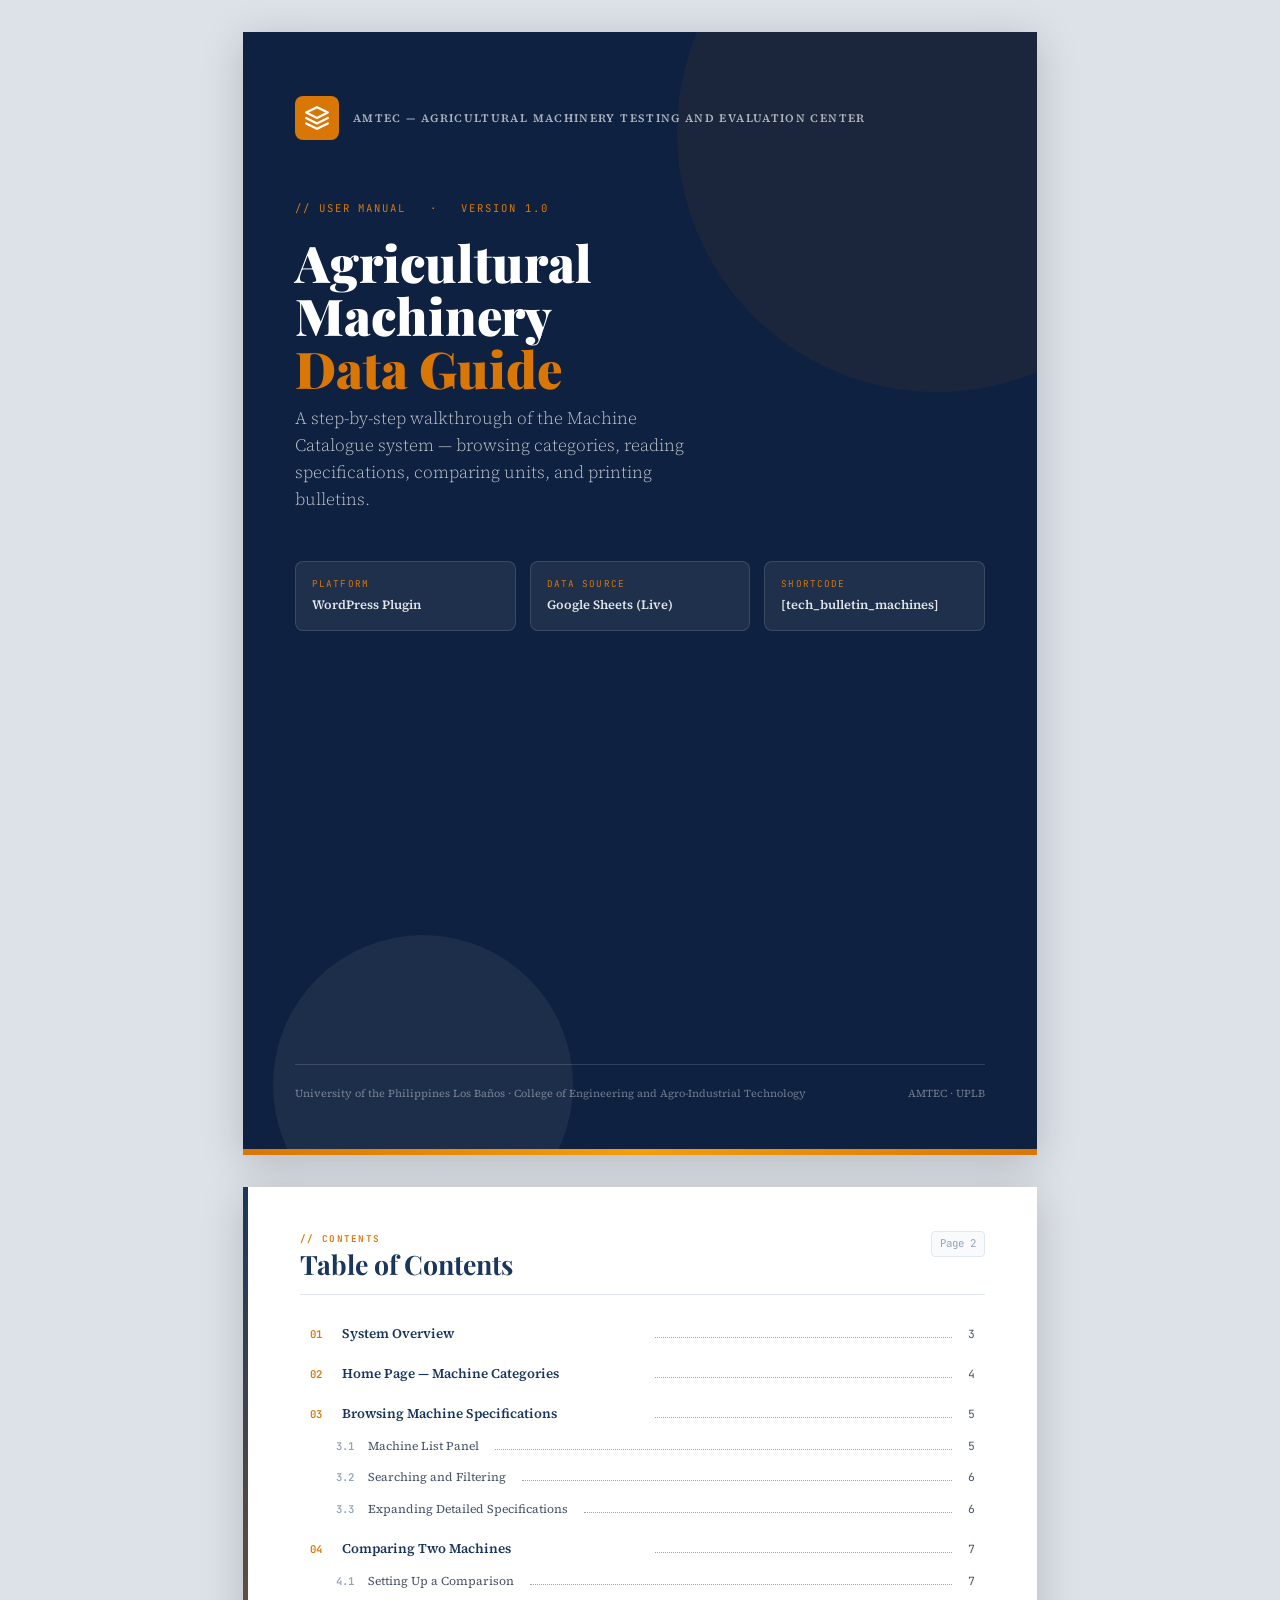
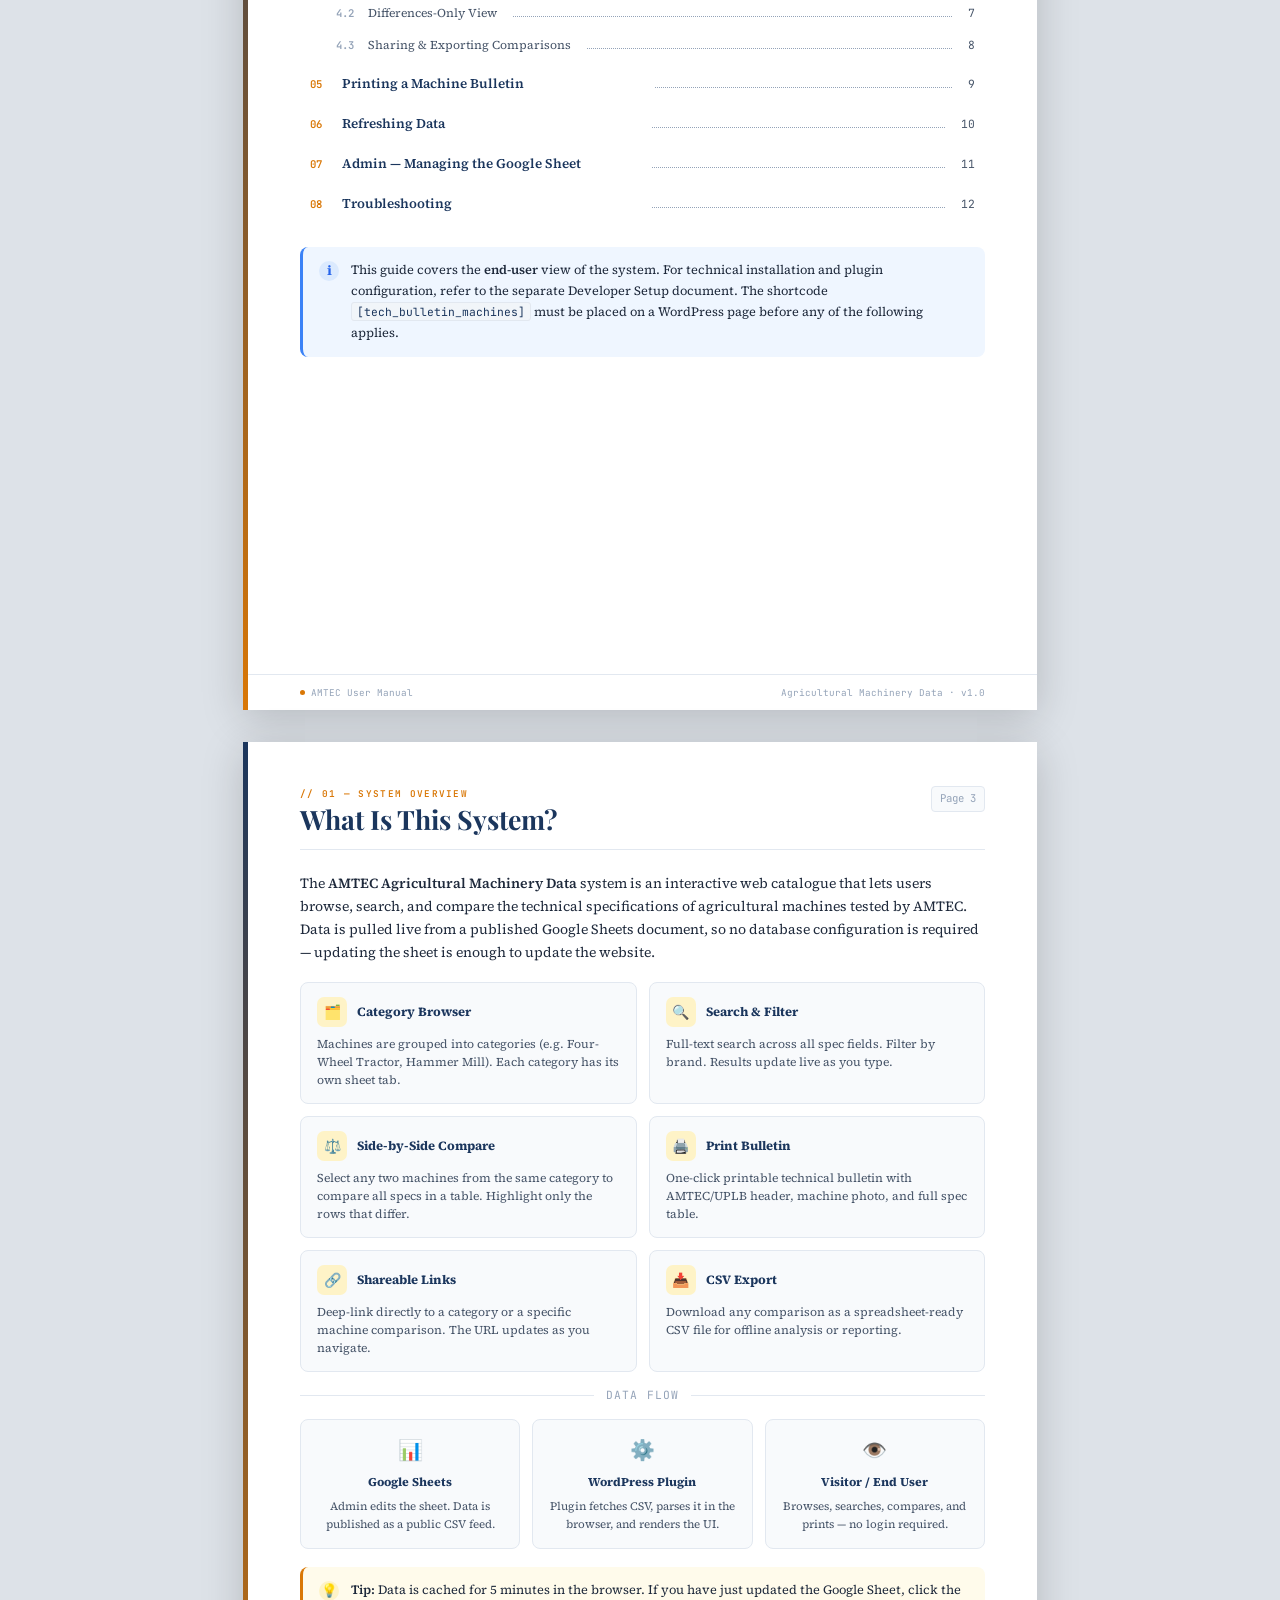
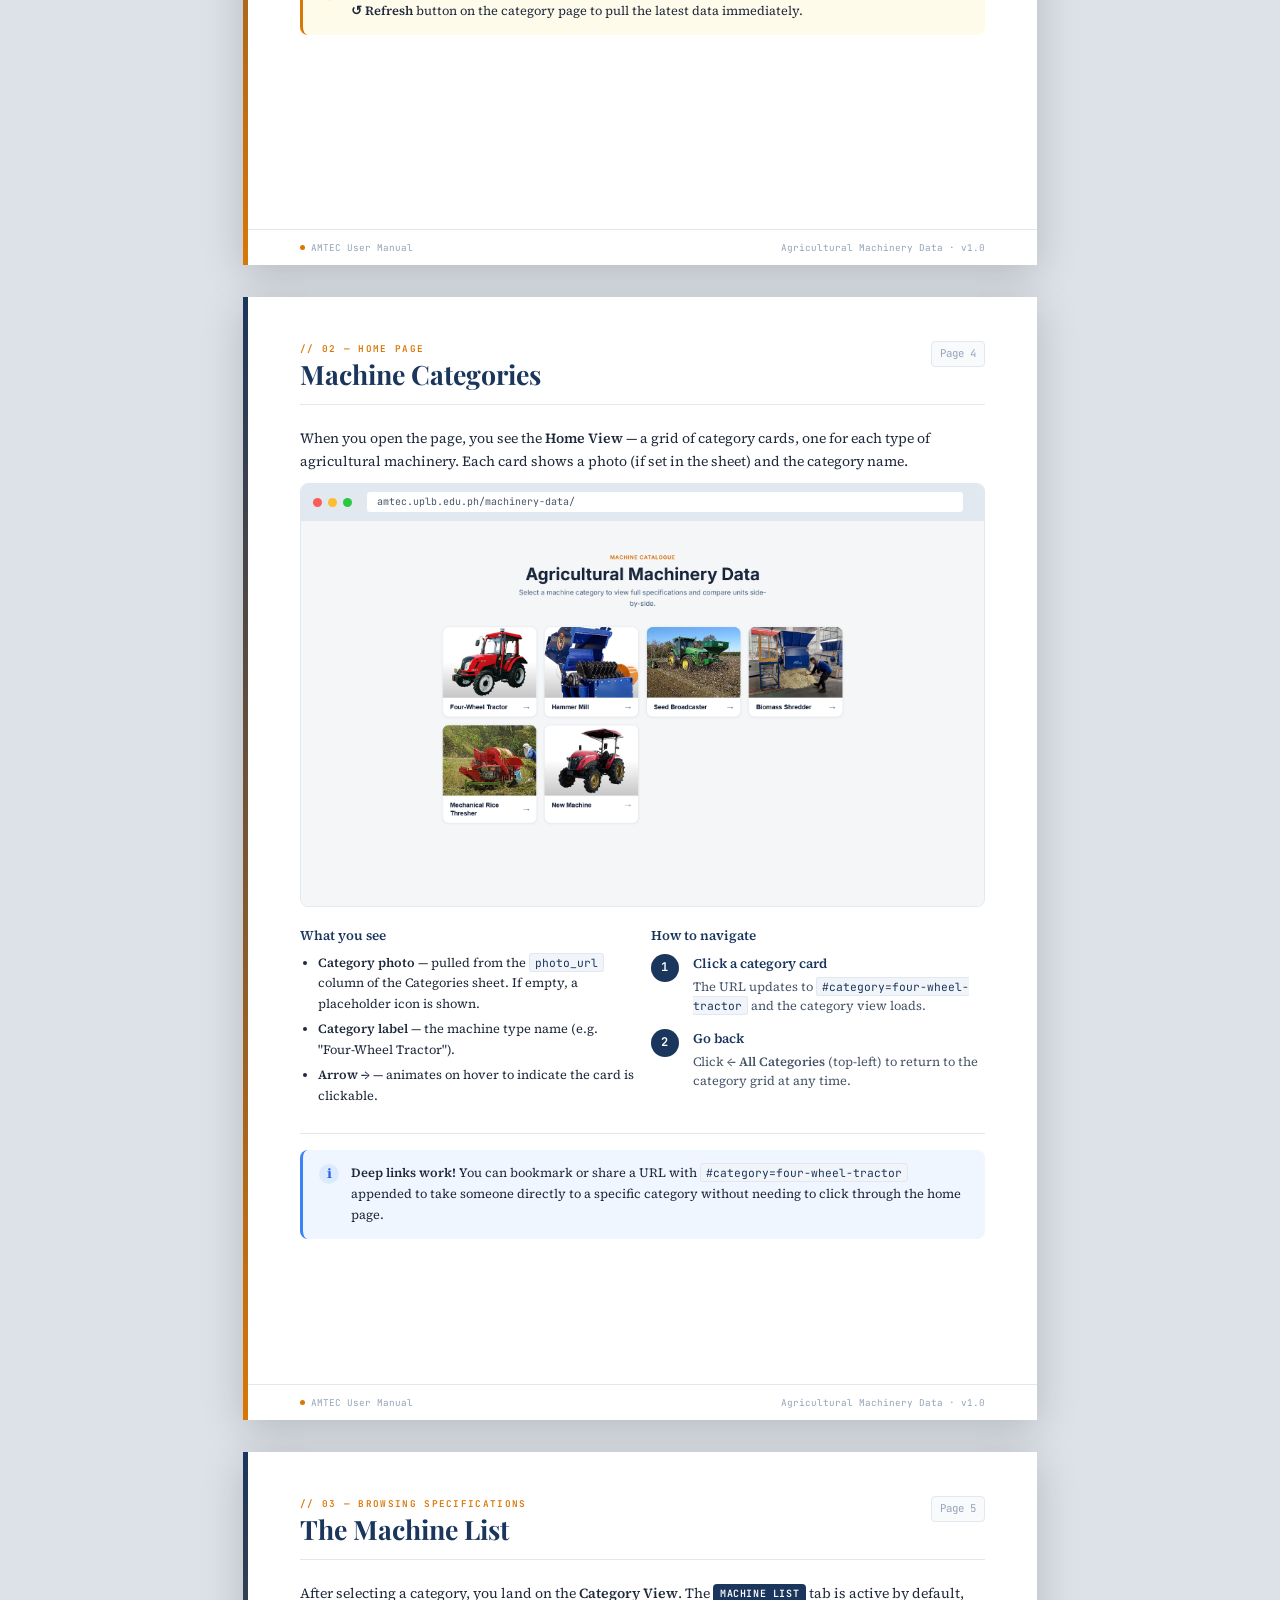
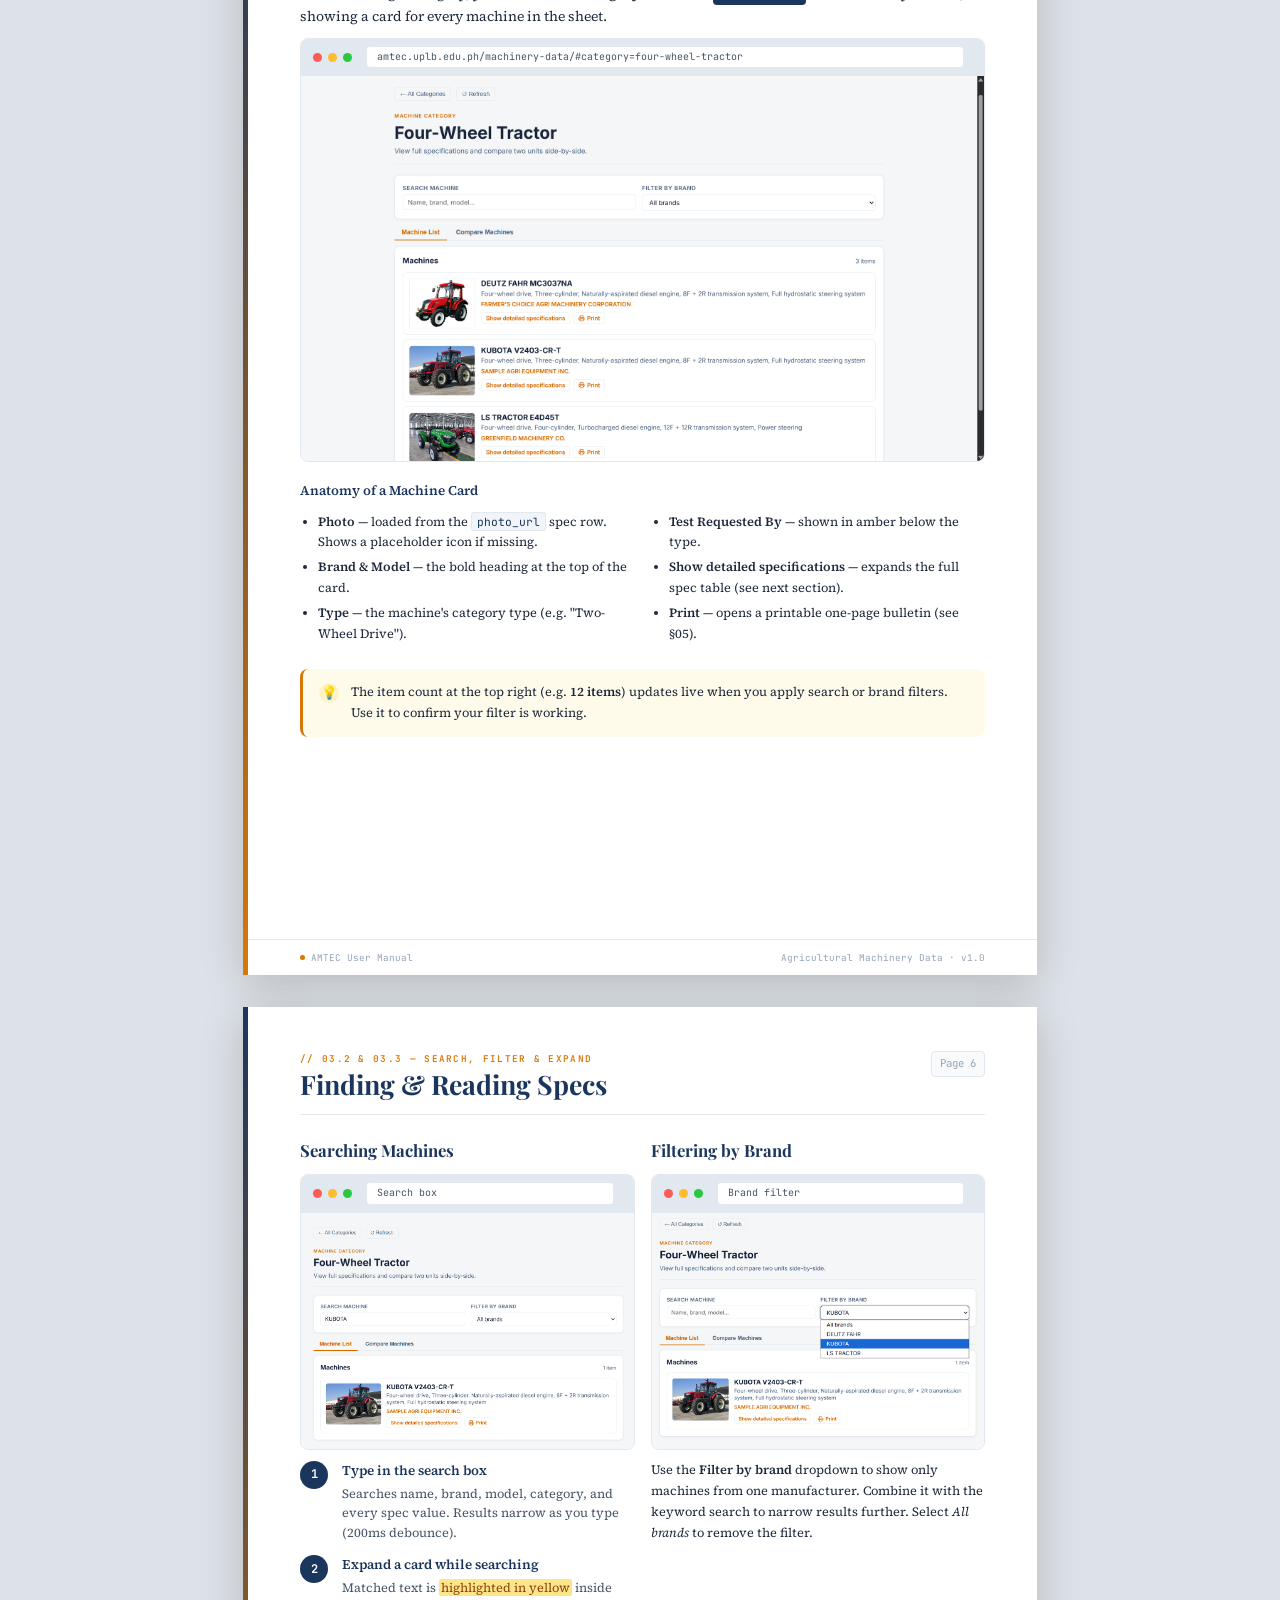
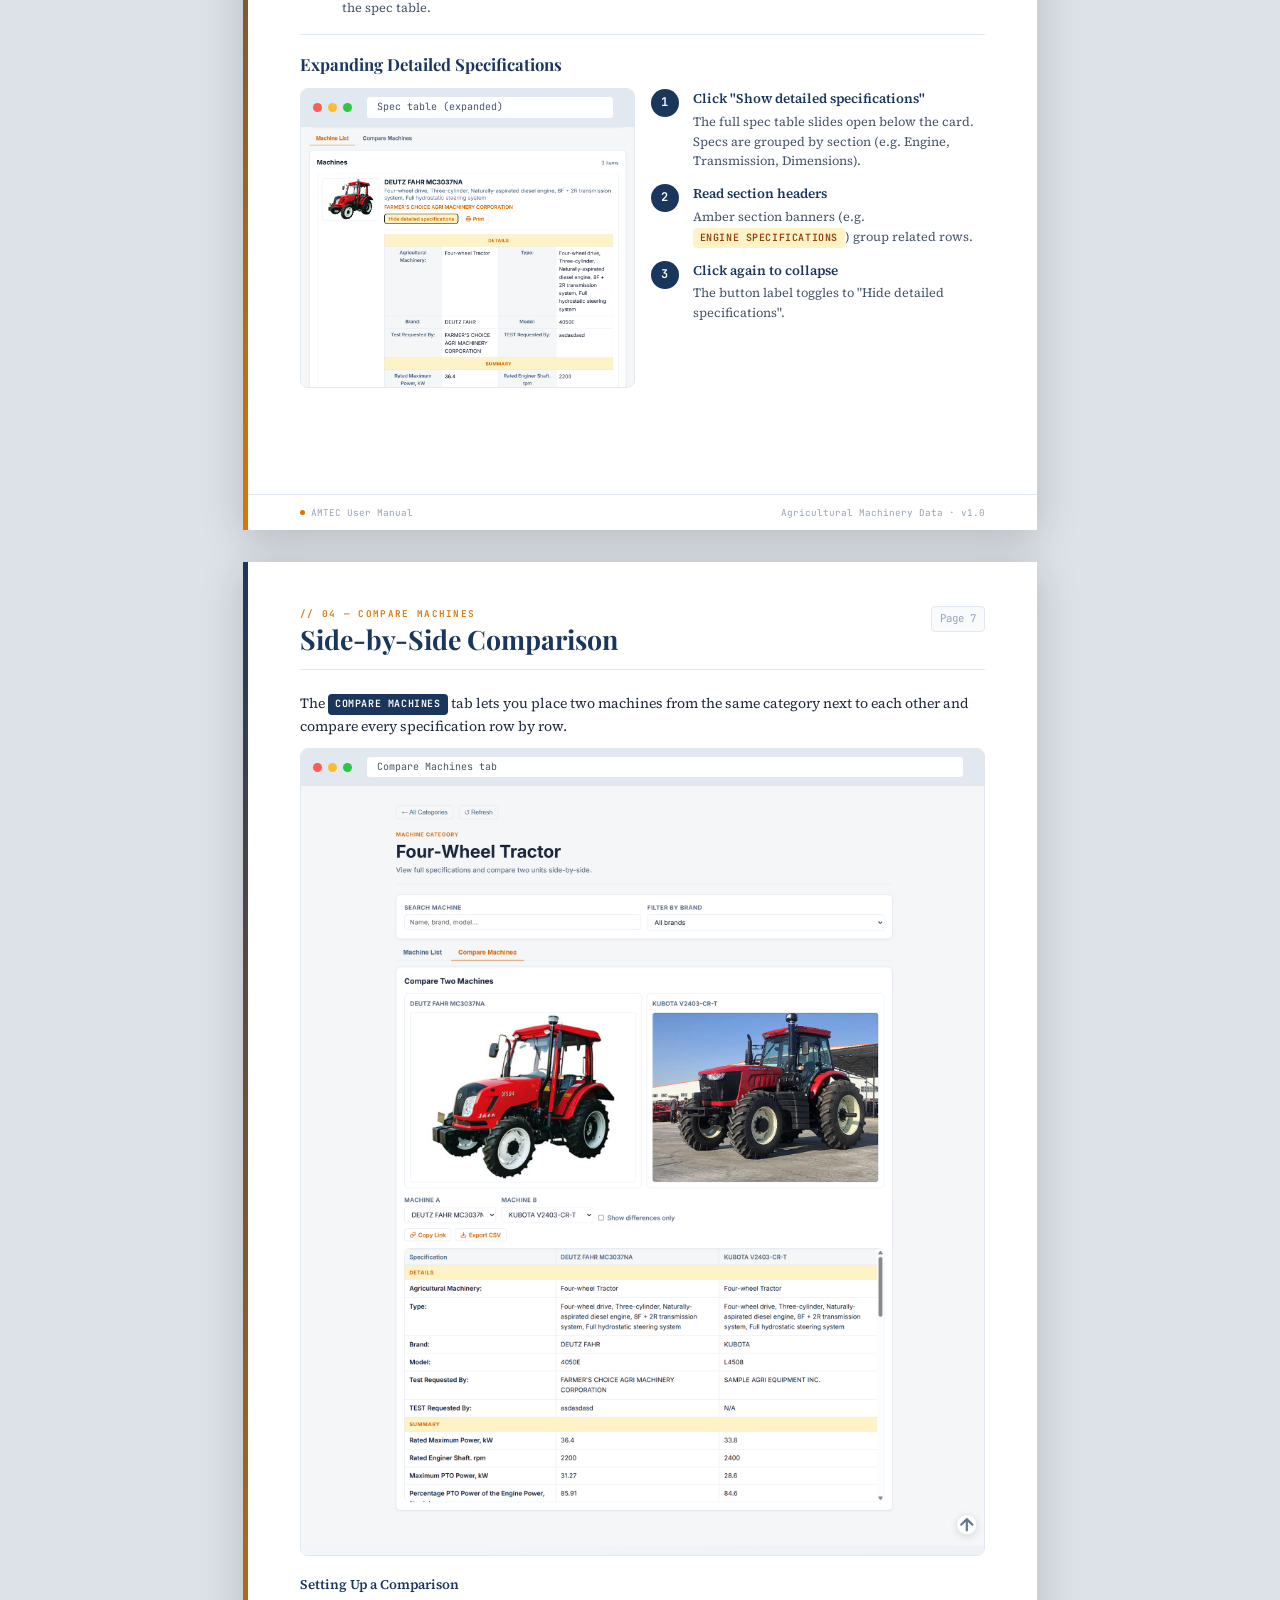
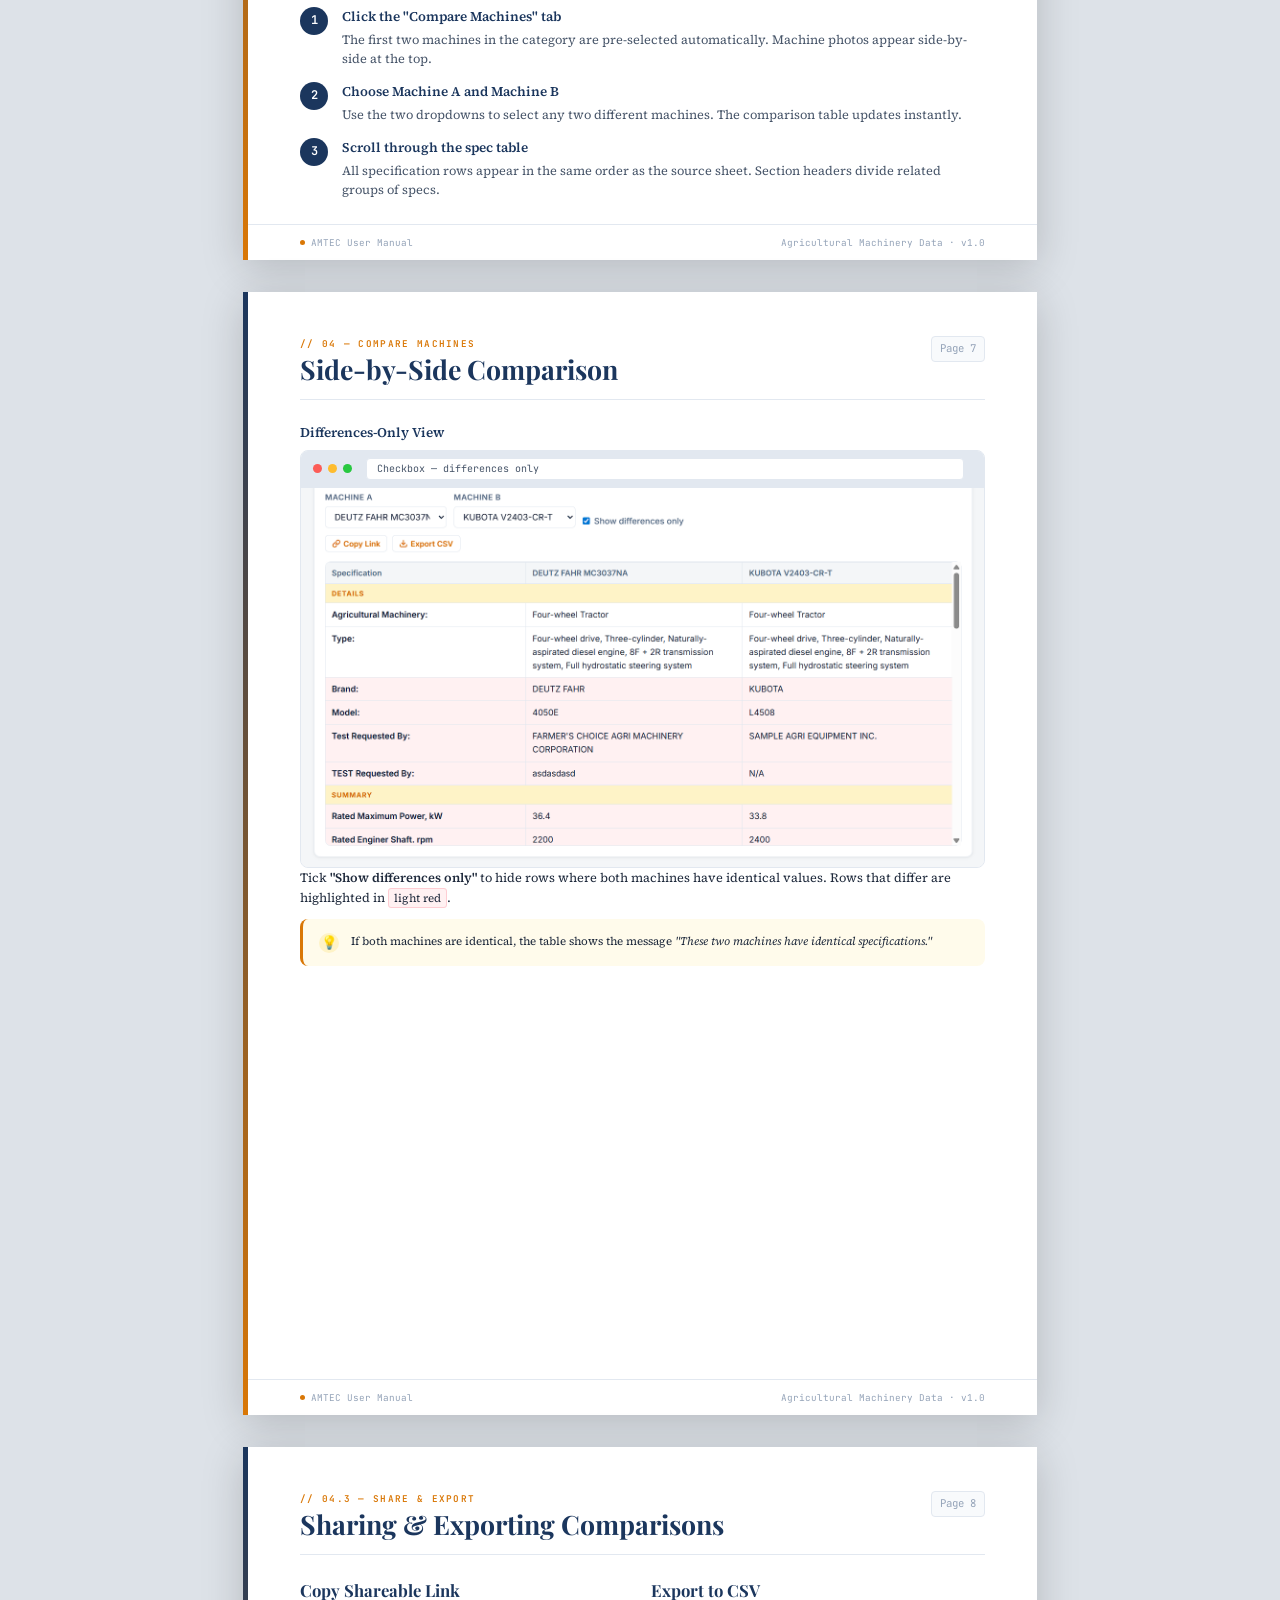
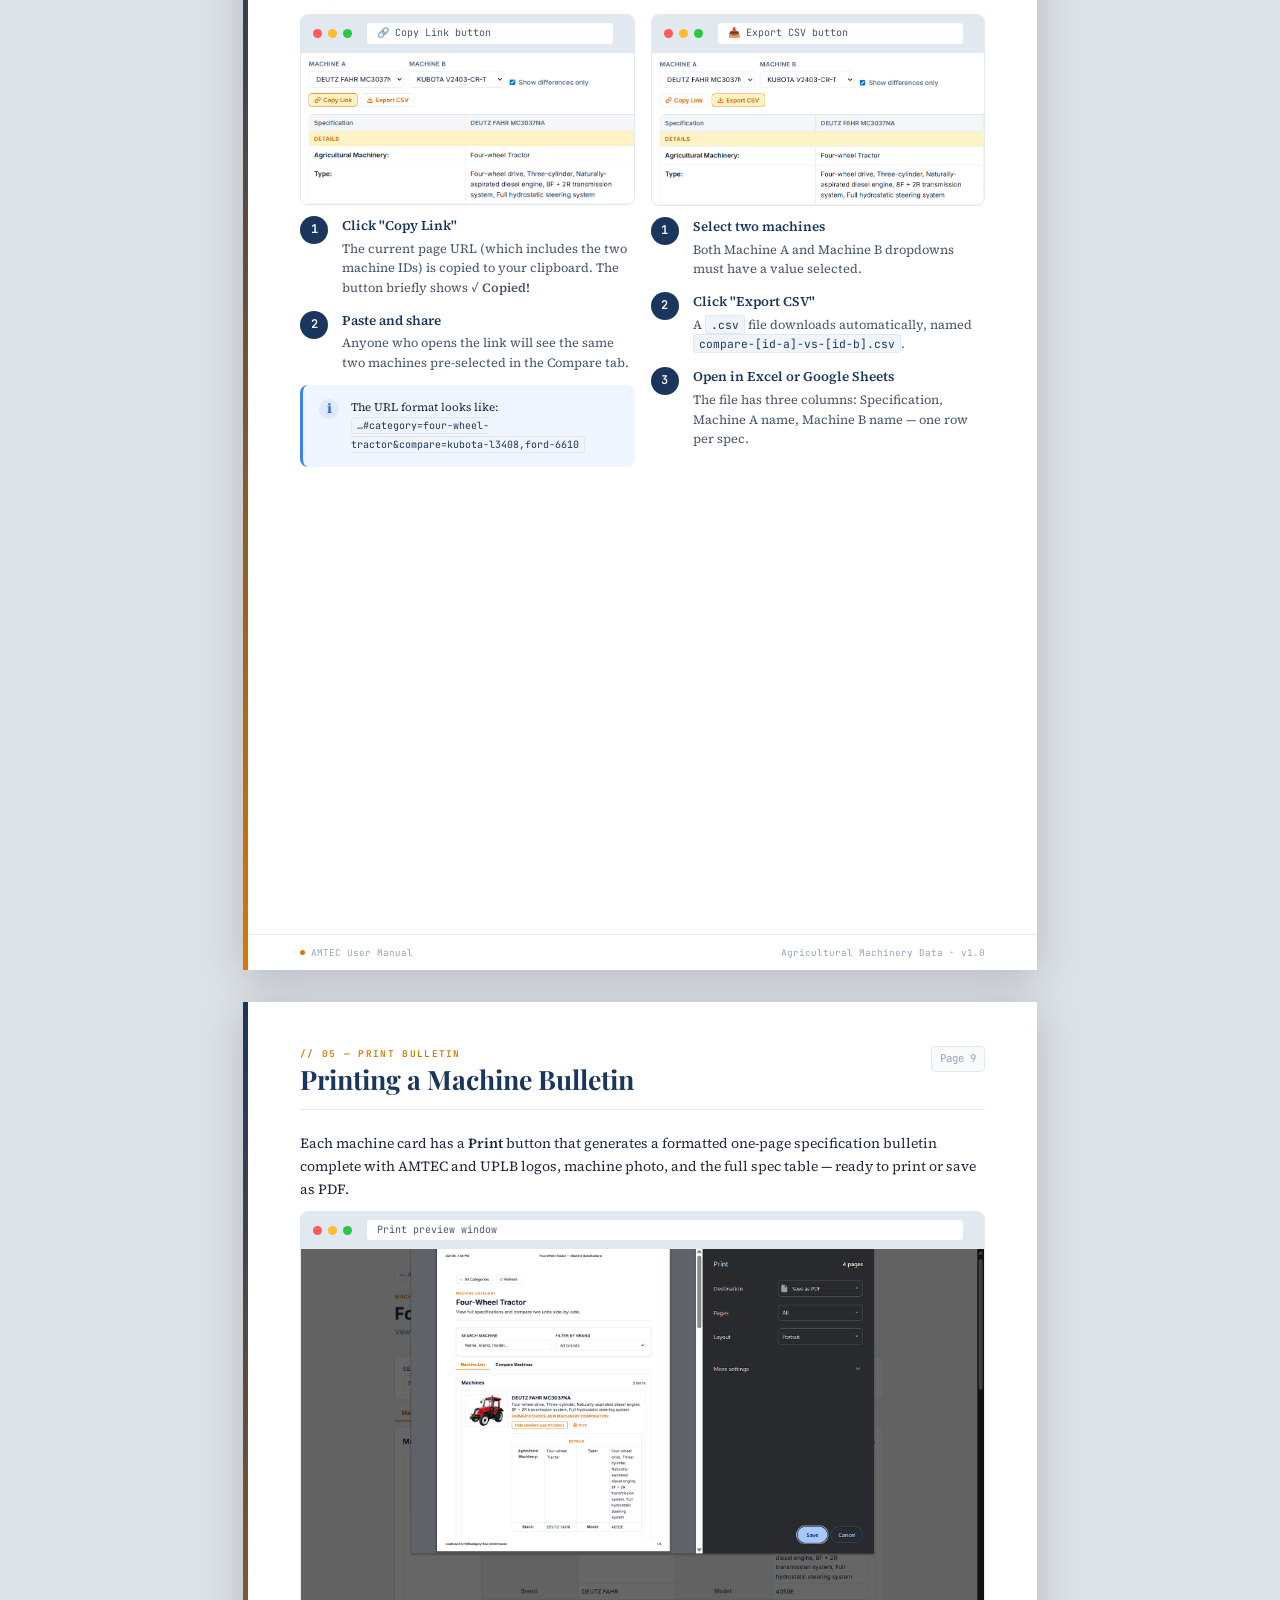
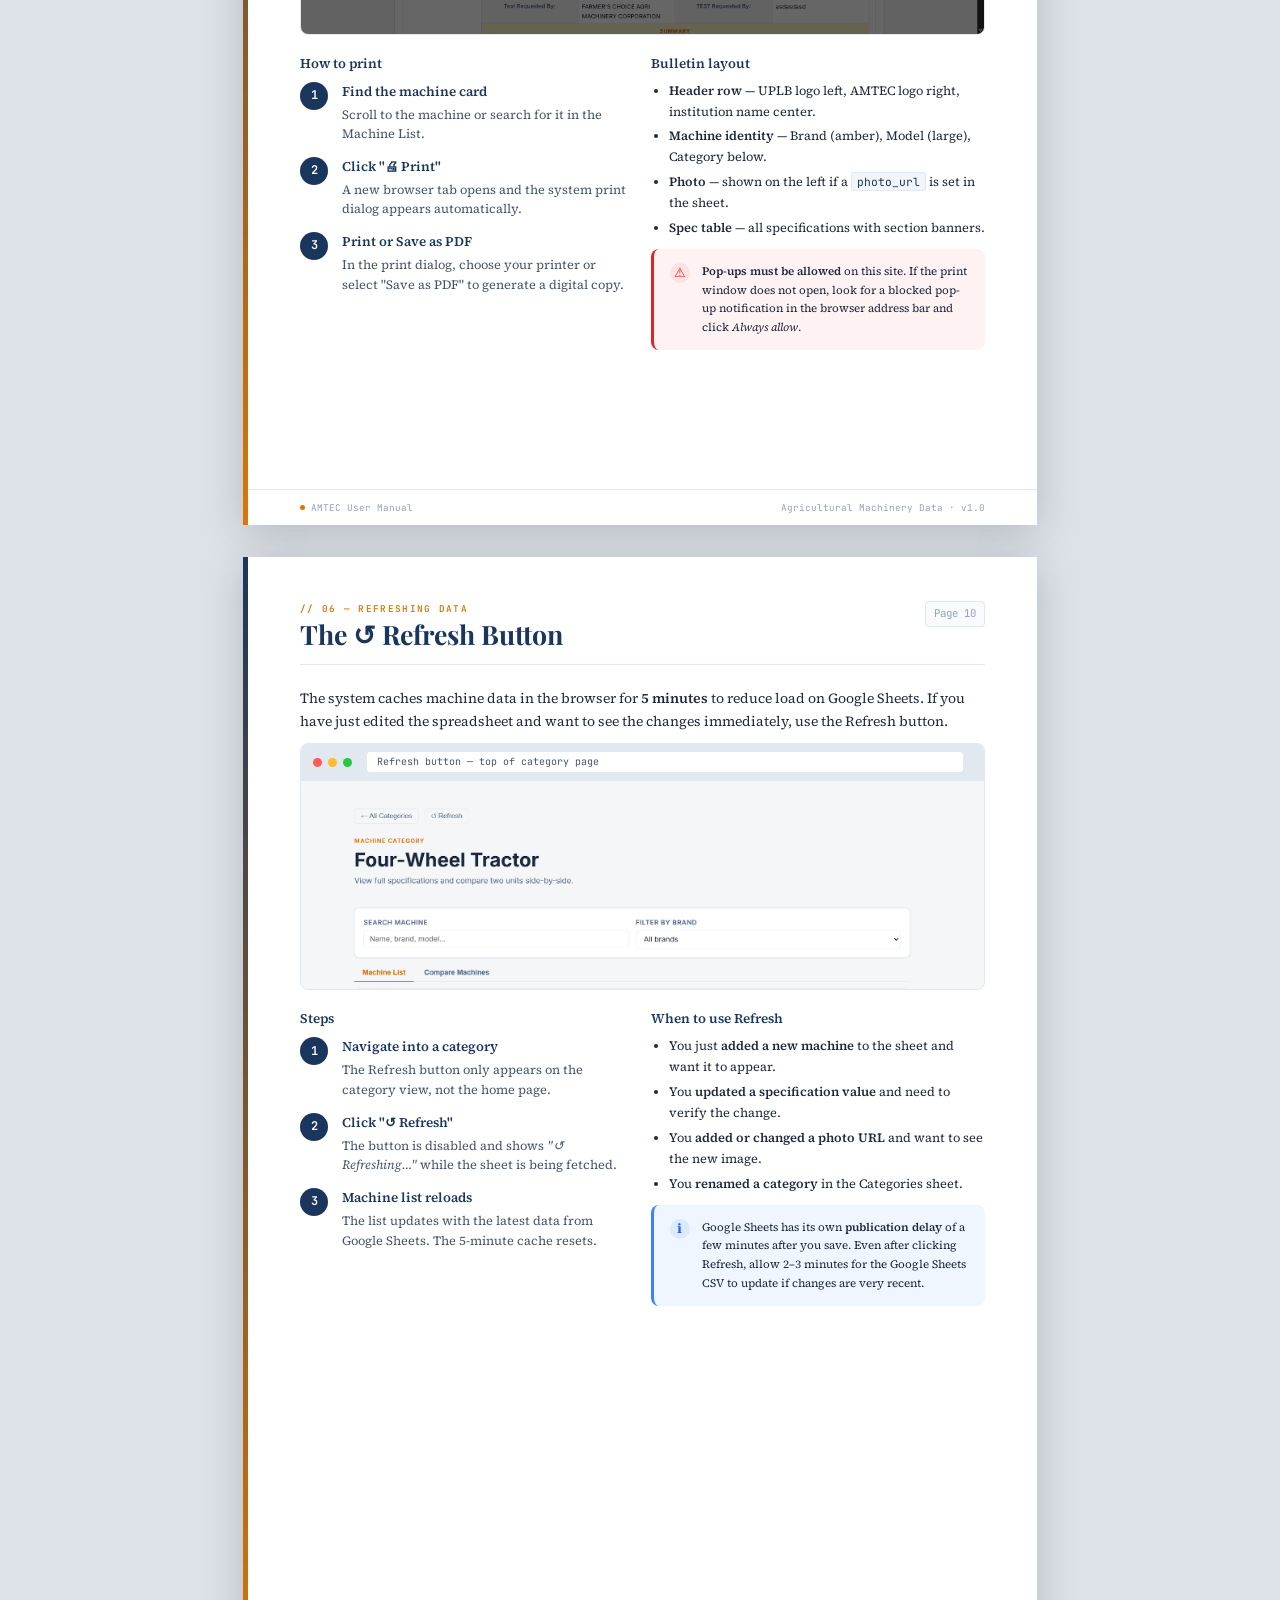
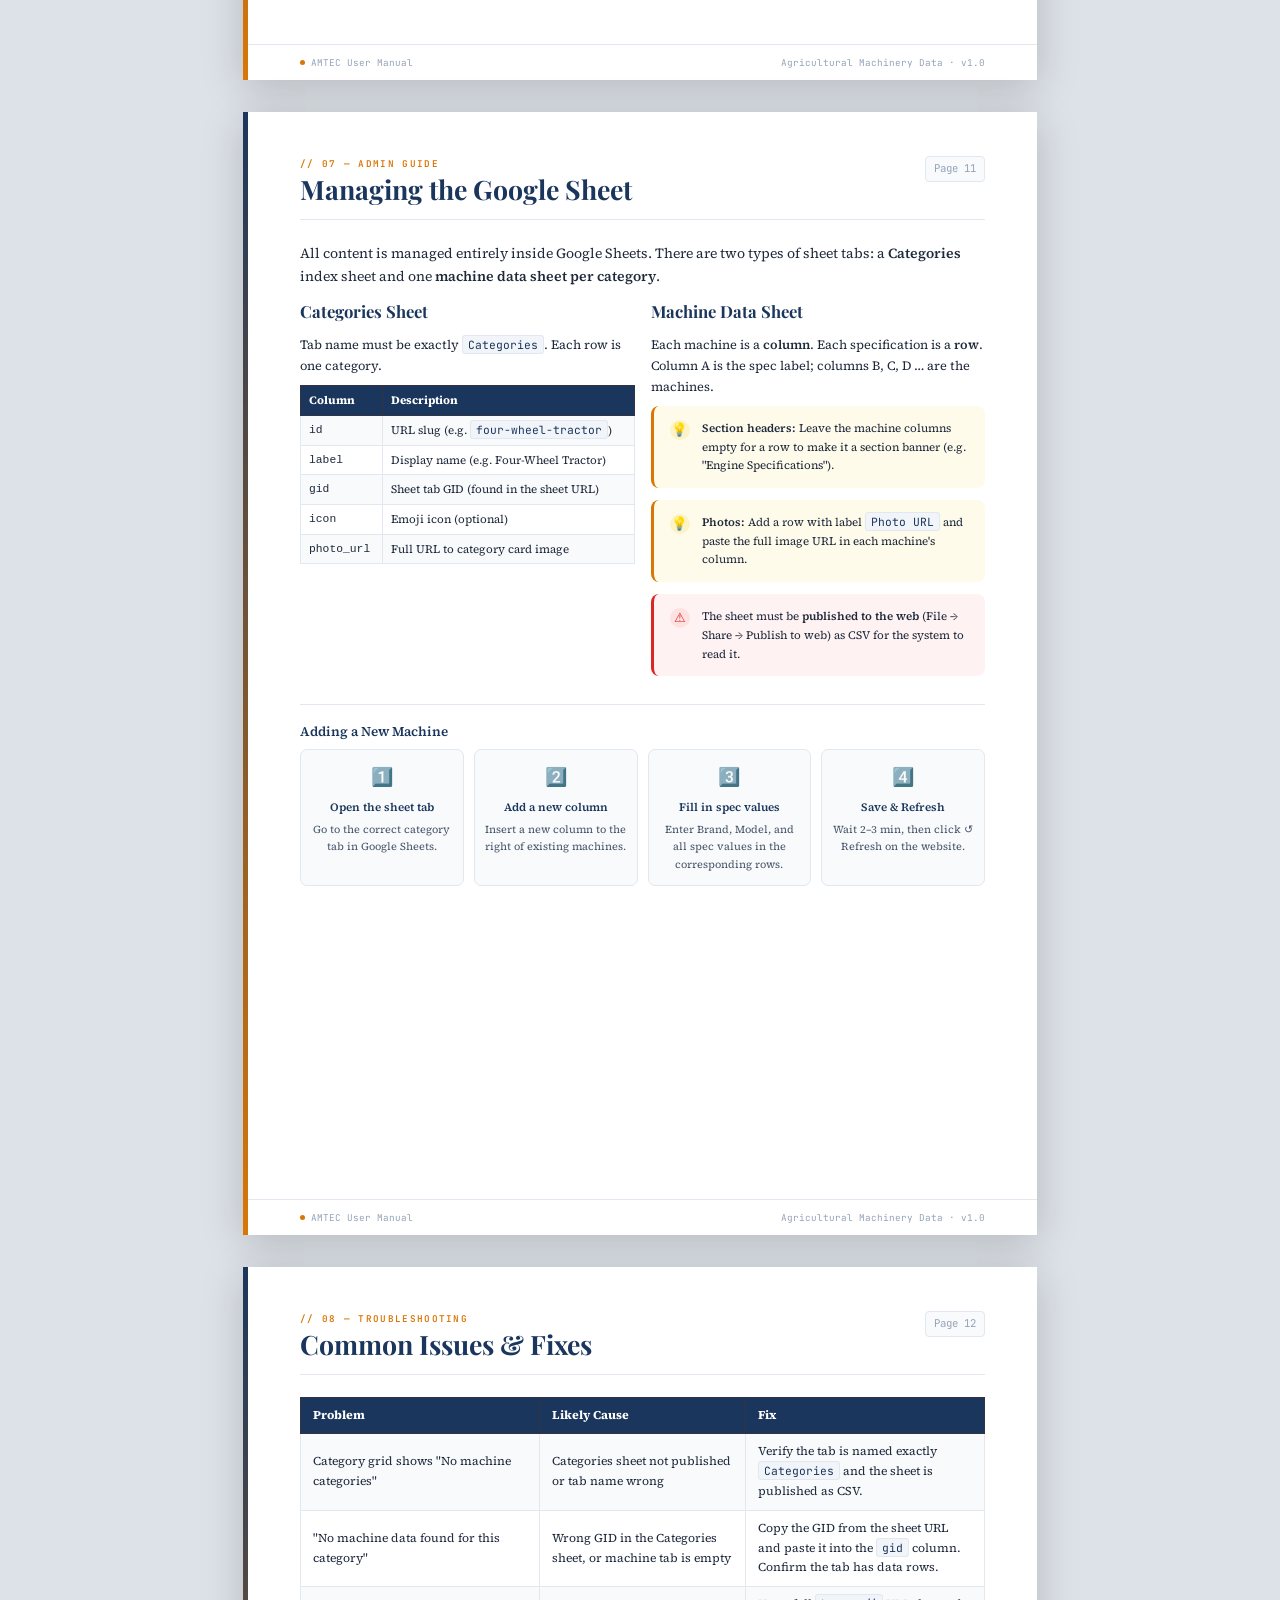
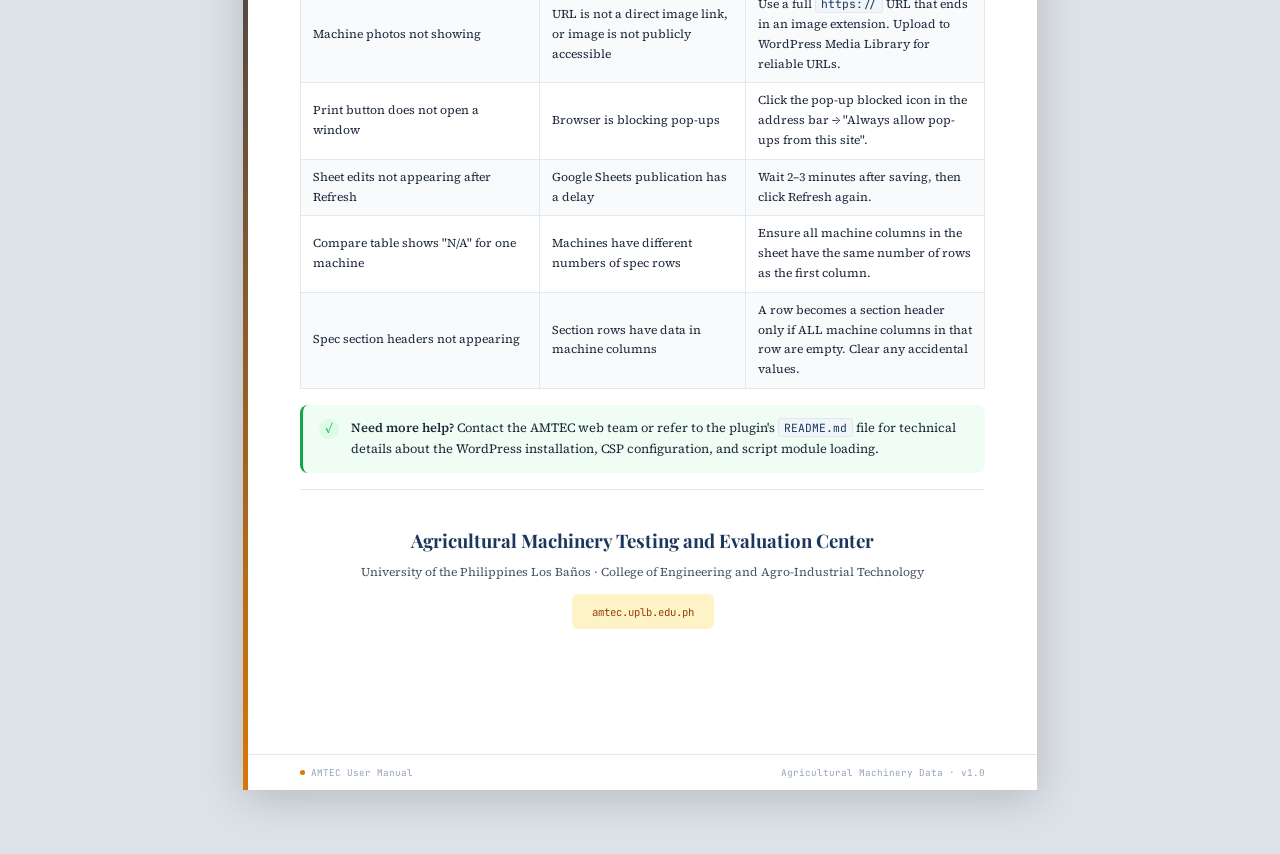
==== Manual/amtec-manual-guide.html @ a0ea3049 "User Manual" ====
<!DOCTYPE html>
<html lang="en">

<head>
  <meta charset="UTF-8" />
  <meta name="viewport" content="width=device-width, initial-scale=1.0" />
  <title>AMTEC Agricultural Machinery Data — User Manual</title>
  <link
    href="https://fonts.googleapis.com/css2?family=Playfair+Display:wght@700;900&family=Source+Serif+4:ital,wght@0,300;0,400;0,600;1,300&family=JetBrains+Mono:wght@400;600&display=swap"
    rel="stylesheet" />
  <style>
    /* ── PRINT / PAGE SETUP ───────────────────────────────────── */
    @page {
      size: A4 portrait;
      margin: 0;
    }

    @media print {
      * {
        -webkit-print-color-adjust: exact !important;
        print-color-adjust: exact !important;
      }

      .page-break {
        page-break-after: always;
        break-after: page;
      }

      .no-print {
        display: none !important;
      }

      body {
        background: white;
      }

      /* Keep each .slide together */
      .slide {
        page-break-inside: avoid;
        break-inside: avoid;
      }
    }

    /* ── BASE ─────────────────────────────────────────────────── */
    *,
    *::before,
    *::after {
      box-sizing: border-box;
      margin: 0;
      padding: 0;
    }

    :root {
      --navy: #1b365d;
      --navy-deep: #0f2140;
      --gold: #d97706;
      --gold-light: #fef3c7;
      --gold-pale: #fffbeb;
      --slate: #475569;
      --muted: #94a3b8;
      --border: #e2e8f0;
      --bg: #f8fafc;
      --white: #ffffff;
      --red-soft: #fef2f2;
      --red: #dc2626;
      --green-soft: #f0fdf4;
      --green: #16a34a;
      --code-bg: #f1f5f9;

      /* A4: 210mm × 297mm — rendered at 96dpi = 794px × 1123px */
      --page-w: 794px;
      --page-h: 1123px;
      --pad-h: 52px;
      --pad-v: 44px;
    }

    body {
      font-family: 'Source Serif 4', Georgia, serif;
      font-size: 10.5pt;
      line-height: 1.65;
      color: #1e293b;
      background: #dde2e8;
    }

    /* ── SLIDE / PAGE CONTAINER ───────────────────────────────── */
    .slide {
      width: var(--page-w);
      min-height: var(--page-h);
      background: var(--white);
      margin: 0 auto 2rem;
      position: relative;
      overflow: hidden;
      box-shadow: 0 8px 40px rgba(0, 0, 0, 0.18);
    }

    /* side accent bar every page */
    .slide::before {
      content: "";
      position: absolute;
      left: 0;
      top: 0;
      bottom: 0;
      width: 5px;
      background: linear-gradient(180deg, var(--navy) 0%, var(--gold) 100%);
    }

    .slide-inner {
      padding: var(--pad-v) var(--pad-h) var(--pad-v) calc(var(--pad-h) + 5px);
    }

    /* ── COVER SLIDE ──────────────────────────────────────────── */
    .slide-cover {
      background: var(--navy-deep);
      color: var(--white);
    }

    .slide-cover::before {
      display: none;
    }

    .cover-bg {
      position: absolute;
      inset: 0;
      overflow: hidden;
      pointer-events: none;
    }

    .cover-bg-circle {
      position: absolute;
      border-radius: 50%;
      opacity: 0.06;
    }

    .cover-bg-circle-1 {
      width: 520px;
      height: 520px;
      background: var(--gold);
      top: -160px;
      right: -160px;
    }

    .cover-bg-circle-2 {
      width: 300px;
      height: 300px;
      background: var(--white);
      bottom: -80px;
      left: 30px;
    }

    .cover-bar {
      position: absolute;
      bottom: 0;
      left: 0;
      right: 0;
      height: 6px;
      background: linear-gradient(90deg, var(--gold) 0%, #f59e0b 50%, var(--gold) 100%);
    }

    .cover-inner {
      position: relative;
      z-index: 2;
      padding: 64px 52px 52px;
      display: flex;
      flex-direction: column;
      height: var(--page-h);
    }

    .cover-logo-row {
      display: flex;
      align-items: center;
      gap: 14px;
      margin-bottom: 60px;
    }

    .cover-logo-box {
      width: 44px;
      height: 44px;
      background: var(--gold);
      border-radius: 8px;
      display: flex;
      align-items: center;
      justify-content: center;
    }

    .cover-logo-box svg {
      width: 26px;
      height: 26px;
      color: white;
    }

    .cover-org {
      font-family: 'Source Serif 4', serif;
      font-size: 8.5pt;
      font-weight: 600;
      letter-spacing: 0.12em;
      text-transform: uppercase;
      color: rgba(255, 255, 255, 0.65);
    }

    .cover-eyebrow {
      font-family: 'JetBrains Mono', monospace;
      font-size: 8pt;
      letter-spacing: 0.18em;
      text-transform: uppercase;
      color: var(--gold);
      margin-bottom: 18px;
    }

    .cover-title {
      font-family: 'Playfair Display', Georgia, serif;
      font-size: 38pt;
      font-weight: 900;
      line-height: 1.05;
      color: var(--white);
      margin-bottom: 10px;
    }

    .cover-title span {
      color: var(--gold);
    }

    .cover-subtitle {
      font-size: 13pt;
      font-weight: 300;
      color: rgba(255, 255, 255, 0.72);
      max-width: 420px;
      line-height: 1.55;
      margin-bottom: 48px;
    }

    .cover-meta-grid {
      display: grid;
      grid-template-columns: repeat(3, 1fr);
      gap: 14px;
      margin-bottom: auto;
    }

    .cover-meta-item {
      background: rgba(255, 255, 255, 0.07);
      border: 1px solid rgba(255, 255, 255, 0.12);
      border-radius: 8px;
      padding: 14px 16px;
    }

    .cover-meta-label {
      font-family: 'JetBrains Mono', monospace;
      font-size: 7pt;
      letter-spacing: 0.12em;
      text-transform: uppercase;
      color: var(--gold);
      margin-bottom: 4px;
    }

    .cover-meta-value {
      font-size: 9.5pt;
      color: rgba(255, 255, 255, 0.88);
      font-weight: 600;
    }

    .cover-footer {
      margin-top: 40px;
      padding-top: 20px;
      border-top: 1px solid rgba(255, 255, 255, 0.14);
      display: flex;
      align-items: center;
      justify-content: space-between;
      font-size: 8pt;
      color: rgba(255, 255, 255, 0.4);
    }

    /* ── PAGE HEADER (non-cover) ──────────────────────────────── */
    .page-header {
      display: flex;
      align-items: flex-start;
      justify-content: space-between;
      padding-bottom: 14px;
      margin-bottom: 22px;
      border-bottom: 1.5px solid var(--border);
    }

    .page-header-left {}

    .page-section-tag {
      font-family: 'JetBrains Mono', monospace;
      font-size: 7pt;
      letter-spacing: 0.14em;
      text-transform: uppercase;
      color: var(--gold);
      font-weight: 600;
      margin-bottom: 4px;
    }

    .page-title {
      font-family: 'Playfair Display', Georgia, serif;
      font-size: 20pt;
      font-weight: 700;
      color: var(--navy);
      line-height: 1.1;
    }

    .page-num {
      font-family: 'JetBrains Mono', monospace;
      font-size: 8pt;
      color: var(--muted);
      background: var(--bg);
      border: 1px solid var(--border);
      border-radius: 4px;
      padding: 3px 8px;
      white-space: nowrap;
    }

    /* ── PAGE FOOTER ──────────────────────────────────────────── */
    .page-footer {
      position: absolute;
      bottom: 0;
      left: 5px;
      right: 0;
      padding: 10px 52px;
      border-top: 1px solid var(--border);
      display: flex;
      align-items: center;
      justify-content: space-between;
      font-family: 'JetBrains Mono', monospace;
      font-size: 7pt;
      color: var(--muted);
    }

    .footer-logo {
      display: flex;
      align-items: center;
      gap: 6px;
    }

    .footer-dot {
      width: 5px;
      height: 5px;
      border-radius: 50%;
      background: var(--gold);
      display: inline-block;
    }

    /* ── SCREENSHOT PLACEHOLDER ───────────────────────────────── */
    .screenshot {
      width: 100%;
      border: 1.5px solid var(--border);
      border-radius: 8px;
      background: var(--bg);
      overflow: hidden;
      position: relative;
    }

    .screenshot-bar {
      background: #e2e8f0;
      padding: 7px 12px;
      display: flex;
      align-items: center;
      gap: 6px;
      border-bottom: 1px solid var(--border);
    }

    .screenshot-dot {
      width: 9px;
      height: 9px;
      border-radius: 50%;
    }

    .screenshot-dot-r {
      background: #fc5c57;
    }

    .screenshot-dot-y {
      background: #febc2e;
    }

    .screenshot-dot-g {
      background: #28c840;
    }

    .screenshot-url {
      flex: 1;
      background: white;
      border: 1px solid var(--border);
      border-radius: 4px;
      padding: 2px 10px;
      font-family: 'JetBrains Mono', monospace;
      font-size: 7.5pt;
      color: var(--slate);
      margin: 0 8px;
    }

    .screenshot-body {
      /* SWAP IN YOUR REAL SCREENSHOT HERE: just set src on the <img> inside */
      min-height: 180px;
      display: flex;
      align-items: center;
      justify-content: center;
      background: linear-gradient(135deg, #f8fafc 0%, #eef2f7 100%);
      position: relative;
    }

    .screenshot-body img {
      width: 100%;
      display: block;
      object-fit: cover;
    }

    /* Placeholder shown when no img src is set */
    .screenshot-placeholder {
      display: flex;
      flex-direction: column;
      align-items: center;
      gap: 10px;
      padding: 32px;
      color: var(--muted);
      text-align: center;
    }

    .screenshot-placeholder svg {
      width: 40px;
      height: 40px;
      opacity: 0.4;
    }

    .screenshot-placeholder-text {
      font-family: 'JetBrains Mono', monospace;
      font-size: 8pt;
      letter-spacing: 0.06em;
      font-style: italic;
    }

    /* ── CALLOUT BOXES ────────────────────────────────────────── */
    .callout {
      border-radius: 8px;
      padding: 13px 16px;
      margin: 12px 0;
      display: flex;
      gap: 12px;
      align-items: flex-start;
      font-size: 9.5pt;
    }

    .callout-icon {
      flex-shrink: 0;
      width: 20px;
      height: 20px;
      border-radius: 50%;
      display: flex;
      align-items: center;
      justify-content: center;
      font-size: 10pt;
      margin-top: 1px;
    }

    .callout-info {
      background: #eff6ff;
      border-left: 3px solid #3b82f6;
    }

    .callout-info .callout-icon {
      background: #dbeafe;
      color: #2563eb;
    }

    .callout-tip {
      background: var(--gold-pale);
      border-left: 3px solid var(--gold);
    }

    .callout-tip .callout-icon {
      background: var(--gold-light);
      color: var(--gold);
    }

    .callout-warn {
      background: var(--red-soft);
      border-left: 3px solid var(--red);
    }

    .callout-warn .callout-icon {
      background: #fee2e2;
      color: var(--red);
    }

    .callout-success {
      background: var(--green-soft);
      border-left: 3px solid var(--green);
    }

    .callout-success .callout-icon {
      background: #dcfce7;
      color: var(--green);
    }

    .callout-body strong {
      font-weight: 600;
    }

    /* ── STEP CARDS ───────────────────────────────────────────── */
    .steps {
      display: flex;
      flex-direction: column;
      gap: 12px;
    }

    .step {
      display: flex;
      gap: 14px;
      align-items: flex-start;
    }

    .step-num {
      flex-shrink: 0;
      width: 28px;
      height: 28px;
      border-radius: 50%;
      background: var(--navy);
      color: white;
      font-family: 'JetBrains Mono', monospace;
      font-size: 9pt;
      font-weight: 600;
      display: flex;
      align-items: center;
      justify-content: center;
      margin-top: 1px;
    }

    .step-body {
      flex: 1;
    }

    .step-title {
      font-weight: 600;
      color: var(--navy);
      font-size: 10pt;
      margin-bottom: 2px;
    }

    .step-desc {
      font-size: 9.5pt;
      color: var(--slate);
      line-height: 1.55;
    }

    /* ── FEATURE CARDS ────────────────────────────────────────── */
    .feature-grid {
      display: grid;
      grid-template-columns: repeat(2, 1fr);
      gap: 12px;
      margin: 12px 0;
    }

    .feature-card {
      border: 1.5px solid var(--border);
      border-radius: 8px;
      padding: 14px 16px;
      background: var(--bg);
    }

    .feature-card-header {
      display: flex;
      align-items: center;
      gap: 10px;
      margin-bottom: 8px;
    }

    .feature-icon {
      width: 30px;
      height: 30px;
      background: var(--gold-light);
      border-radius: 7px;
      display: flex;
      align-items: center;
      justify-content: center;
      font-size: 14px;
    }

    .feature-title {
      font-weight: 700;
      color: var(--navy);
      font-size: 9.5pt;
    }

    .feature-desc {
      font-size: 9pt;
      color: var(--slate);
      line-height: 1.5;
    }

    /* ── TABLE OF CONTENTS ────────────────────────────────────── */
    .toc-list {
      list-style: none;
      margin: 0;
      padding: 0;
    }

    .toc-section {
      margin-bottom: 6px;
    }

    .toc-item {
      display: flex;
      align-items: baseline;
      gap: 8px;
      padding: 6px 10px;
      border-radius: 6px;
      transition: background 0.15s;
    }

    .toc-item:hover {
      background: var(--bg);
    }

    .toc-num {
      font-family: 'JetBrains Mono', monospace;
      font-size: 8pt;
      color: var(--gold);
      font-weight: 600;
      min-width: 24px;
    }

    .toc-label {
      flex: 1;
      font-size: 10pt;
      color: var(--navy);
      font-weight: 600;
    }

    .toc-dots {
      flex: 1;
      border-bottom: 1px dotted var(--muted);
      margin: 0 8px;
      min-width: 40px;
    }

    .toc-page {
      font-family: 'JetBrains Mono', monospace;
      font-size: 8.5pt;
      color: var(--slate);
    }

    .toc-sub {
      padding-left: 36px;
      font-size: 9pt;
      color: var(--slate);
    }

    /* ── INLINE CODE ──────────────────────────────────────────── */
    code {
      font-family: 'JetBrains Mono', monospace;
      font-size: 8.5pt;
      background: var(--code-bg);
      border: 1px solid var(--border);
      border-radius: 3px;
      padding: 1px 5px;
      color: var(--navy);
    }

    /* ── LABEL / BADGE ────────────────────────────────────────── */
    .badge {
      display: inline-block;
      font-family: 'JetBrains Mono', monospace;
      font-size: 7.5pt;
      font-weight: 600;
      letter-spacing: 0.06em;
      text-transform: uppercase;
      padding: 2px 7px;
      border-radius: 4px;
      vertical-align: middle;
    }

    .badge-navy {
      background: var(--navy);
      color: white;
    }

    .badge-gold {
      background: var(--gold-light);
      color: #92400e;
    }

    .badge-blue {
      background: #dbeafe;
      color: #1d4ed8;
    }

    .badge-green {
      background: #dcfce7;
      color: #15803d;
    }

    /* ── UTILITIES ────────────────────────────────────────────── */
    .mt-sm {
      margin-top: 10px;
    }

    .mt-md {
      margin-top: 18px;
    }

    .mt-lg {
      margin-top: 26px;
    }

    .mb-sm {
      margin-bottom: 10px;
    }

    .mb-md {
      margin-bottom: 18px;
    }

    .two-col {
      display: grid;
      grid-template-columns: 1fr 1fr;
      gap: 16px;
    }

    .three-col {
      display: grid;
      grid-template-columns: 1fr 1fr 1fr;
      gap: 12px;
    }

    .rule {
      border: none;
      border-top: 1px solid var(--border);
      margin: 16px 0;
    }

    p {
      margin-bottom: 8px;
    }

    h3 {
      font-family: 'Playfair Display', serif;
      font-size: 12.5pt;
      color: var(--navy);
      margin-bottom: 10px;
      font-weight: 700;
    }

    h4 {
      font-family: 'Source Serif 4', serif;
      font-size: 10pt;
      font-weight: 600;
      color: var(--navy);
      margin-bottom: 6px;
    }

    ul,
    ol {
      padding-left: 18px;
      margin-bottom: 10px;
    }

    li {
      margin-bottom: 4px;
      font-size: 9.5pt;
    }

    strong {
      font-weight: 600;
    }

    /* annotation callout inline */
    .annotation {
      display: inline-flex;
      align-items: center;
      gap: 5px;
      background: var(--gold-pale);
      border: 1px solid #fcd34d;
      border-radius: 4px;
      padding: 1px 7px;
      font-size: 8.5pt;
      color: #92400e;
      font-family: 'JetBrains Mono', monospace;
    }

    .divider-row {
      display: flex;
      align-items: center;
      gap: 12px;
      margin: 14px 0;
      color: var(--muted);
      font-size: 8.5pt;
      font-family: 'JetBrains Mono', monospace;
      text-transform: uppercase;
      letter-spacing: 0.1em;
    }

    .divider-row::before,
    .divider-row::after {
      content: "";
      flex: 1;
      height: 1px;
      background: var(--border);
    }

    /* ── PRINT ONLY SPACING ───────────────────────────────────── */
    @media screen {
      body {
        padding: 2rem 0;
      }
    }
  </style>
</head>

<body>

  <!-- ═══════════════════════════════════════════════════════
     SLIDE 1 — COVER
══════════════════════════════════════════════════════════ -->
  <div class="slide slide-cover page-break">
    <div class="cover-bg">
      <div class="cover-bg-circle cover-bg-circle-1"></div>
      <div class="cover-bg-circle cover-bg-circle-2"></div>
    </div>
    <div class="cover-bar"></div>

    <div class="cover-inner">
      <div class="cover-logo-row">
        <div class="cover-logo-box">
          <svg viewBox="0 0 24 24" fill="none" stroke="currentColor" stroke-width="2" stroke-linecap="round"
            stroke-linejoin="round">
            <path d="M12 2L2 7l10 5 10-5-10-5z" />
            <path d="M2 17l10 5 10-5" />
            <path d="M2 12l10 5 10-5" />
          </svg>
        </div>
        <div class="cover-org">AMTEC — Agricultural Machinery Testing and Evaluation Center</div>
      </div>

      <div class="cover-eyebrow">// User Manual &nbsp;&nbsp;·&nbsp;&nbsp; Version 1.0</div>

      <div class="cover-title">
        Agricultural<br />
        Machinery<br />
        <span>Data Guide</span>
      </div>

      <div class="cover-subtitle">
        A step-by-step walkthrough of the Machine Catalogue system — browsing categories, reading specifications,
        comparing units, and printing bulletins.
      </div>

      <div class="cover-meta-grid">
        <div class="cover-meta-item">
          <div class="cover-meta-label">Platform</div>
          <div class="cover-meta-value">WordPress Plugin</div>
        </div>
        <div class="cover-meta-item">
          <div class="cover-meta-label">Data Source</div>
          <div class="cover-meta-value">Google Sheets (Live)</div>
        </div>
        <div class="cover-meta-item">
          <div class="cover-meta-label">Shortcode</div>
          <div class="cover-meta-value">[tech_bulletin_machines]</div>
        </div>
      </div>

      <div class="cover-footer">
        <span>University of the Philippines Los Baños · College of Engineering and Agro-Industrial Technology</span>
        <span>AMTEC · UPLB</span>
      </div>
    </div>
  </div>

  <!-- ═══════════════════════════════════════════════════════
     SLIDE 2 — TABLE OF CONTENTS
══════════════════════════════════════════════════════════ -->
  <div class="slide page-break">
    <div class="slide-inner" style="padding-bottom: 60px;">

      <div class="page-header">
        <div class="page-header-left">
          <div class="page-section-tag">// Contents</div>
          <div class="page-title">Table of Contents</div>
        </div>
        <div class="page-num">Page 2</div>
      </div>

      <ul class="toc-list">
        <li class="toc-section">
          <div class="toc-item">
            <span class="toc-num">01</span>
            <span class="toc-label">System Overview</span>
            <span class="toc-dots"></span>
            <span class="toc-page">3</span>
          </div>
        </li>
        <li class="toc-section">
          <div class="toc-item">
            <span class="toc-num">02</span>
            <span class="toc-label">Home Page — Machine Categories</span>
            <span class="toc-dots"></span>
            <span class="toc-page">4</span>
          </div>
        </li>
        <li class="toc-section">
          <div class="toc-item">
            <span class="toc-num">03</span>
            <span class="toc-label">Browsing Machine Specifications</span>
            <span class="toc-dots"></span>
            <span class="toc-page">5</span>
          </div>
          <div class="toc-item toc-sub">
            <span class="toc-num" style="color:var(--muted);">3.1</span>
            <span>Machine List Panel</span>
            <span class="toc-dots"></span>
            <span class="toc-page">5</span>
          </div>
          <div class="toc-item toc-sub">
            <span class="toc-num" style="color:var(--muted);">3.2</span>
            <span>Searching and Filtering</span>
            <span class="toc-dots"></span>
            <span class="toc-page">6</span>
          </div>
          <div class="toc-item toc-sub">
            <span class="toc-num" style="color:var(--muted);">3.3</span>
            <span>Expanding Detailed Specifications</span>
            <span class="toc-dots"></span>
            <span class="toc-page">6</span>
          </div>
        </li>
        <li class="toc-section">
          <div class="toc-item">
            <span class="toc-num">04</span>
            <span class="toc-label">Comparing Two Machines</span>
            <span class="toc-dots"></span>
            <span class="toc-page">7</span>
          </div>
          <div class="toc-item toc-sub">
            <span class="toc-num" style="color:var(--muted);">4.1</span>
            <span>Setting Up a Comparison</span>
            <span class="toc-dots"></span>
            <span class="toc-page">7</span>
          </div>
          <div class="toc-item toc-sub">
            <span class="toc-num" style="color:var(--muted);">4.2</span>
            <span>Differences-Only View</span>
            <span class="toc-dots"></span>
            <span class="toc-page">7</span>
          </div>
          <div class="toc-item toc-sub">
            <span class="toc-num" style="color:var(--muted);">4.3</span>
            <span>Sharing & Exporting Comparisons</span>
            <span class="toc-dots"></span>
            <span class="toc-page">8</span>
          </div>
        </li>
        <li class="toc-section">
          <div class="toc-item">
            <span class="toc-num">05</span>
            <span class="toc-label">Printing a Machine Bulletin</span>
            <span class="toc-dots"></span>
            <span class="toc-page">9</span>
          </div>
        </li>
        <li class="toc-section">
          <div class="toc-item">
            <span class="toc-num">06</span>
            <span class="toc-label">Refreshing Data</span>
            <span class="toc-dots"></span>
            <span class="toc-page">10</span>
          </div>
        </li>
        <li class="toc-section">
          <div class="toc-item">
            <span class="toc-num">07</span>
            <span class="toc-label">Admin — Managing the Google Sheet</span>
            <span class="toc-dots"></span>
            <span class="toc-page">11</span>
          </div>
        </li>
        <li class="toc-section">
          <div class="toc-item">
            <span class="toc-num">08</span>
            <span class="toc-label">Troubleshooting</span>
            <span class="toc-dots"></span>
            <span class="toc-page">12</span>
          </div>
        </li>
      </ul>

      <div class="mt-lg">
        <div class="callout callout-info">
          <div class="callout-icon">ℹ</div>
          <div class="callout-body">
            This guide covers the <strong>end-user</strong> view of the system. For technical installation and plugin
            configuration, refer to the separate Developer Setup document. The shortcode
            <code>[tech_bulletin_machines]</code> must be placed on a WordPress page before any of the following
            applies.
          </div>
        </div>
      </div>

    </div>
    <div class="page-footer">
      <div class="footer-logo"><span class="footer-dot"></span> AMTEC User Manual</div>
      <div>Agricultural Machinery Data · v1.0</div>
    </div>
  </div>

  <!-- ═══════════════════════════════════════════════════════
     SLIDE 3 — SYSTEM OVERVIEW
══════════════════════════════════════════════════════════ -->
  <div class="slide page-break">
    <div class="slide-inner" style="padding-bottom: 60px;">

      <div class="page-header">
        <div class="page-header-left">
          <div class="page-section-tag">// 01 — System Overview</div>
          <div class="page-title">What Is This System?</div>
        </div>
        <div class="page-num">Page 3</div>
      </div>

      <p>The <strong>AMTEC Agricultural Machinery Data</strong> system is an interactive web catalogue that lets users
        browse, search, and compare the technical specifications of agricultural machines tested by AMTEC. Data is
        pulled live from a published Google Sheets document, so no database configuration is required — updating the
        sheet is enough to update the website.</p>

      <div class="mt-md">
        <div class="feature-grid">
          <div class="feature-card">
            <div class="feature-card-header">
              <div class="feature-icon">🗂️</div>
              <div class="feature-title">Category Browser</div>
            </div>
            <div class="feature-desc">Machines are grouped into categories (e.g. Four-Wheel Tractor, Hammer Mill). Each
              category has its own sheet tab.</div>
          </div>
          <div class="feature-card">
            <div class="feature-card-header">
              <div class="feature-icon">🔍</div>
              <div class="feature-title">Search & Filter</div>
            </div>
            <div class="feature-desc">Full-text search across all spec fields. Filter by brand. Results update live as
              you type.</div>
          </div>
          <div class="feature-card">
            <div class="feature-card-header">
              <div class="feature-icon">⚖️</div>
              <div class="feature-title">Side-by-Side Compare</div>
            </div>
            <div class="feature-desc">Select any two machines from the same category to compare all specs in a table.
              Highlight only the rows that differ.</div>
          </div>
          <div class="feature-card">
            <div class="feature-card-header">
              <div class="feature-icon">🖨️</div>
              <div class="feature-title">Print Bulletin</div>
            </div>
            <div class="feature-desc">One-click printable technical bulletin with AMTEC/UPLB header, machine photo, and
              full spec table.</div>
          </div>
          <div class="feature-card">
            <div class="feature-card-header">
              <div class="feature-icon">🔗</div>
              <div class="feature-title">Shareable Links</div>
            </div>
            <div class="feature-desc">Deep-link directly to a category or a specific machine comparison. The URL updates
              as you navigate.</div>
          </div>
          <div class="feature-card">
            <div class="feature-card-header">
              <div class="feature-icon">📥</div>
              <div class="feature-title">CSV Export</div>
            </div>
            <div class="feature-desc">Download any comparison as a spreadsheet-ready CSV file for offline analysis or
              reporting.</div>
          </div>
        </div>
      </div>

      <div class="divider-row">Data Flow</div>

      <div class="three-col mt-sm">
        <div
          style="text-align:center; padding: 14px; background: var(--bg); border-radius: 8px; border: 1.5px solid var(--border);">
          <div style="font-size: 20px; margin-bottom: 6px;">📊</div>
          <div style="font-size: 9pt; font-weight: 700; color: var(--navy); margin-bottom: 4px;">Google Sheets</div>
          <div style="font-size: 8.5pt; color: var(--slate);">Admin edits the sheet. Data is published as a public CSV
            feed.</div>
        </div>
        <div
          style="text-align:center; padding: 14px; background: var(--bg); border-radius: 8px; border: 1.5px solid var(--border);">
          <div style="font-size: 20px; margin-bottom: 6px;">⚙️</div>
          <div style="font-size: 9pt; font-weight: 700; color: var(--navy); margin-bottom: 4px;">WordPress Plugin</div>
          <div style="font-size: 8.5pt; color: var(--slate);">Plugin fetches CSV, parses it in the browser, and renders
            the UI.</div>
        </div>
        <div
          style="text-align:center; padding: 14px; background: var(--bg); border-radius: 8px; border: 1.5px solid var(--border);">
          <div style="font-size: 20px; margin-bottom: 6px;">👁️</div>
          <div style="font-size: 9pt; font-weight: 700; color: var(--navy); margin-bottom: 4px;">Visitor / End User
          </div>
          <div style="font-size: 8.5pt; color: var(--slate);">Browses, searches, compares, and prints — no login
            required.</div>
        </div>
      </div>

      <div class="callout callout-tip mt-md">
        <div class="callout-icon">💡</div>
        <div class="callout-body"><strong>Tip:</strong> Data is cached for 5 minutes in the browser. If you have just
          updated the Google Sheet, click the <strong>↺ Refresh</strong> button on the category page to pull the latest
          data immediately.</div>
      </div>

    </div>
    <div class="page-footer">
      <div class="footer-logo"><span class="footer-dot"></span> AMTEC User Manual</div>
      <div>Agricultural Machinery Data · v1.0</div>
    </div>
  </div>

  <!-- ═══════════════════════════════════════════════════════
     SLIDE 4 — HOME PAGE / CATEGORIES
══════════════════════════════════════════════════════════ -->
  <div class="slide page-break">
    <div class="slide-inner" style="padding-bottom: 60px;">

      <div class="page-header">
        <div class="page-header-left">
          <div class="page-section-tag">// 02 — Home Page</div>
          <div class="page-title">Machine Categories</div>
        </div>
        <div class="page-num">Page 4</div>
      </div>

      <p>When you open the page, you see the <strong>Home View</strong> — a grid of category cards, one for each type of
        agricultural machinery. Each card shows a photo (if set in the sheet) and the category name.</p>

      <!-- Screenshot placeholder -->
      <div class="screenshot mb-md mt-sm">
        <div class="screenshot-bar">
          <div class="screenshot-dot screenshot-dot-r"></div>
          <div class="screenshot-dot screenshot-dot-y"></div>
          <div class="screenshot-dot screenshot-dot-g"></div>
          <div class="screenshot-url">amtec.uplb.edu.ph/machinery-data/</div>
        </div>
        <div class="screenshot-body" style="min-height: 220px;">
          <img src="screenshots/home-categories.png" />
        </div>
      </div>

      <div class="two-col">
        <div>
          <h4>What you see</h4>
          <ul>
            <li><strong>Category photo</strong> — pulled from the <code>photo_url</code> column of the Categories sheet.
              If empty, a placeholder icon is shown.</li>
            <li><strong>Category label</strong> — the machine type name (e.g. "Four-Wheel Tractor").</li>
            <li><strong>Arrow →</strong> — animates on hover to indicate the card is clickable.</li>
          </ul>
        </div>
        <div>
          <h4>How to navigate</h4>
          <div class="steps">
            <div class="step">
              <div class="step-num">1</div>
              <div class="step-body">
                <div class="step-title">Click a category card</div>
                <div class="step-desc">The URL updates to <code>#category=four-wheel-tractor</code> and the category
                  view loads.</div>
              </div>
            </div>
            <div class="step">
              <div class="step-num">2</div>
              <div class="step-body">
                <div class="step-title">Go back</div>
                <div class="step-desc">Click <strong>← All Categories</strong> (top-left) to return to the category grid
                  at any time.</div>
              </div>
            </div>
          </div>
        </div>
      </div>

      <hr class="rule" />

      <div class="callout callout-info">
        <div class="callout-icon">ℹ</div>
        <div class="callout-body">
          <strong>Deep links work!</strong> You can bookmark or share a URL with
          <code>#category=four-wheel-tractor</code> appended to take someone directly to a specific category without
          needing to click through the home page.
        </div>
      </div>

    </div>
    <div class="page-footer">
      <div class="footer-logo"><span class="footer-dot"></span> AMTEC User Manual</div>
      <div>Agricultural Machinery Data · v1.0</div>
    </div>
  </div>

  <!-- ═══════════════════════════════════════════════════════
     SLIDE 5 — MACHINE LIST
══════════════════════════════════════════════════════════ -->
  <div class="slide page-break">
    <div class="slide-inner" style="padding-bottom: 60px;">

      <div class="page-header">
        <div class="page-header-left">
          <div class="page-section-tag">// 03 — Browsing Specifications</div>
          <div class="page-title">The Machine List</div>
        </div>
        <div class="page-num">Page 5</div>
      </div>

      <p>After selecting a category, you land on the <strong>Category View</strong>. The <span
          class="badge badge-navy">Machine List</span> tab is active by default, showing a card for every machine in the
        sheet.</p>

      <!-- Screenshot placeholder -->
      <div class="screenshot mb-md mt-sm">
        <div class="screenshot-bar">
          <div class="screenshot-dot screenshot-dot-r"></div>
          <div class="screenshot-dot screenshot-dot-y"></div>
          <div class="screenshot-dot screenshot-dot-g"></div>
          <div class="screenshot-url">amtec.uplb.edu.ph/machinery-data/#category=four-wheel-tractor</div>
        </div>
        <div class="screenshot-body" style="min-height: 240px;">
          <img src="screenshots/machine-list.png" />
        </div>
      </div>

      <h4>Anatomy of a Machine Card</h4>
      <div class="two-col mt-sm">
        <ul>
          <li><strong>Photo</strong> — loaded from the <code>photo_url</code> spec row. Shows a placeholder icon if
            missing.</li>
          <li><strong>Brand &amp; Model</strong> — the bold heading at the top of the card.</li>
          <li><strong>Type</strong> — the machine's category type (e.g. "Two-Wheel Drive").</li>
        </ul>
        <ul>
          <li><strong>Test Requested By</strong> — shown in amber below the type.</li>
          <li><strong>Show detailed specifications</strong> — expands the full spec table (see next section).</li>
          <li><strong>Print</strong> — opens a printable one-page bulletin (see §05).</li>
        </ul>
      </div>

      <div class="callout callout-tip mt-sm">
        <div class="callout-icon">💡</div>
        <div class="callout-body">The item count at the top right (e.g. <strong>12 items</strong>) updates live when you
          apply search or brand filters. Use it to confirm your filter is working.</div>
      </div>

    </div>
    <div class="page-footer">
      <div class="footer-logo"><span class="footer-dot"></span> AMTEC User Manual</div>
      <div>Agricultural Machinery Data · v1.0</div>
    </div>
  </div>

  <!-- ═══════════════════════════════════════════════════════
     SLIDE 6 — SEARCH, FILTER, EXPAND
══════════════════════════════════════════════════════════ -->
  <div class="slide page-break">
    <div class="slide-inner" style="padding-bottom: 60px;">

      <div class="page-header">
        <div class="page-header-left">
          <div class="page-section-tag">// 03.2 &amp; 03.3 — Search, Filter &amp; Expand</div>
          <div class="page-title">Finding &amp; Reading Specs</div>
        </div>
        <div class="page-num">Page 6</div>
      </div>

      <div class="two-col">
        <div>
          <h3>Searching Machines</h3>
          <!-- Screenshot placeholder -->
          <div class="screenshot mb-sm">
            <div class="screenshot-bar">
              <div class="screenshot-dot screenshot-dot-r"></div>
              <div class="screenshot-dot screenshot-dot-y"></div>
              <div class="screenshot-dot screenshot-dot-g"></div>
              <div class="screenshot-url">Search box</div>
            </div>
            <div class="screenshot-body" style="min-height: 100px;">
              <img src="screenshots/search-box.png" />
            </div>
          </div>
          <div class="steps">
            <div class="step">
              <div class="step-num">1</div>
              <div class="step-body">
                <div class="step-title">Type in the search box</div>
                <div class="step-desc">Searches name, brand, model, category, and every spec value. Results narrow as
                  you type (200ms debounce).</div>
              </div>
            </div>
            <div class="step">
              <div class="step-num">2</div>
              <div class="step-body">
                <div class="step-title">Expand a card while searching</div>
                <div class="step-desc">Matched text is <mark
                    style="background:#fde68a;color:#92400e;padding:0 2px;border-radius:2px;">highlighted in
                    yellow</mark> inside the spec table.</div>
              </div>
            </div>
          </div>
        </div>
        <div>
          <h3>Filtering by Brand</h3>
          <!-- Screenshot placeholder -->
          <div class="screenshot mb-sm">
            <div class="screenshot-bar">
              <div class="screenshot-dot screenshot-dot-r"></div>
              <div class="screenshot-dot screenshot-dot-y"></div>
              <div class="screenshot-dot screenshot-dot-g"></div>
              <div class="screenshot-url">Brand filter</div>
            </div>
            <div class="screenshot-body" style="min-height: 100px;">
              <img src="screenshots/brand-filter.png" />
            </div>
          </div>
          <p style="font-size:9.5pt;">Use the <strong>Filter by brand</strong> dropdown to show only machines from one
            manufacturer. Combine it with the keyword search to narrow results further. Select <em>All brands</em> to
            remove the filter.</p>
        </div>
      </div>

      <hr class="rule" />

      <h3>Expanding Detailed Specifications</h3>
      <div class="two-col mt-sm">
        <div>
          <!-- Screenshot placeholder -->
          <div class="screenshot">
            <div class="screenshot-bar">
              <div class="screenshot-dot screenshot-dot-r"></div>
              <div class="screenshot-dot screenshot-dot-y"></div>
              <div class="screenshot-dot screenshot-dot-g"></div>
              <div class="screenshot-url">Spec table (expanded)</div>
            </div>
            <div class="screenshot-body" style="min-height: 130px;">
              <img src="screenshots/spec-expanded.png" />
            </div>
          </div>
        </div>
        <div>
          <div class="steps">
            <div class="step">
              <div class="step-num">1</div>
              <div class="step-body">
                <div class="step-title">Click "Show detailed specifications"</div>
                <div class="step-desc">The full spec table slides open below the card. Specs are grouped by section
                  (e.g. Engine, Transmission, Dimensions).</div>
              </div>
            </div>
            <div class="step">
              <div class="step-num">2</div>
              <div class="step-body">
                <div class="step-title">Read section headers</div>
                <div class="step-desc">Amber section banners (e.g. <span class="badge badge-gold">ENGINE
                    SPECIFICATIONS</span>) group related rows.</div>
              </div>
            </div>
            <div class="step">
              <div class="step-num">3</div>
              <div class="step-body">
                <div class="step-title">Click again to collapse</div>
                <div class="step-desc">The button label toggles to "Hide detailed specifications".</div>
              </div>
            </div>
          </div>
        </div>
      </div>

    </div>
    <div class="page-footer">
      <div class="footer-logo"><span class="footer-dot"></span> AMTEC User Manual</div>
      <div>Agricultural Machinery Data · v1.0</div>
    </div>
  </div>

  <!-- ═══════════════════════════════════════════════════════
     SLIDE 7.1 — COMPARING MACHINES
══════════════════════════════════════════════════════════ -->
  <div class="slide page-break">
    <div class="slide-inner" style="padding-bottom: 60px;">

      <div class="page-header">
        <div class="page-header-left">
          <div class="page-section-tag">// 04 — Compare Machines</div>
          <div class="page-title">Side-by-Side Comparison</div>
        </div>
        <div class="page-num">Page 7</div>
      </div>

      <p>The <span class="badge badge-navy">Compare Machines</span> tab lets you place two machines from the same
        category next to each other and compare every specification row by row.</p>

      <!-- Screenshot placeholder -->
      <div class="screenshot mb-md mt-sm">
        <div class="screenshot-bar">
          <div class="screenshot-dot screenshot-dot-r"></div>
          <div class="screenshot-dot screenshot-dot-y"></div>
          <div class="screenshot-dot screenshot-dot-g"></div>
          <div class="screenshot-url">Compare Machines tab</div>
        </div>
        <div class="screenshot-body" style="min-height: 230px;">
          <img src="screenshots/compare-panel.png" />
        </div>
      </div>

      <h4>Setting Up a Comparison</h4>
      <div class="steps mt-sm">
        <div class="step">
          <div class="step-num">1</div>
          <div class="step-body">
            <div class="step-title">Click the "Compare Machines" tab</div>
            <div class="step-desc">The first two machines in the category are pre-selected automatically. Machine photos
              appear side-by-side at the top.</div>
          </div>
        </div>
        <div class="step">
          <div class="step-num">2</div>
          <div class="step-body">
            <div class="step-title">Choose Machine A and Machine B</div>
            <div class="step-desc">Use the two dropdowns to select any two different machines. The comparison table
              updates instantly.</div>
          </div>
        </div>
        <div class="step">
          <div class="step-num">3</div>
          <div class="step-body">
            <div class="step-title">Scroll through the spec table</div>
            <div class="step-desc">All specification rows appear in the same order as the source sheet. Section headers
              divide related groups of specs.</div>
          </div>
        </div>
      </div>
    </div>
    <div class="page-footer">
      <div class="footer-logo"><span class="footer-dot"></span> AMTEC User Manual</div>
      <div>Agricultural Machinery Data · v1.0</div>
    </div>
  </div>
  <!-- ═══════════════════════════════════════════════════════
     SLIDE 7.2 — COMPARING MACHINES
══════════════════════════════════════════════════════════ -->
  <div class="slide page-break">
    <div class="slide-inner" style="padding-bottom: 60px;">

      <div class="page-header">
        <div class="page-header-left">
          <div class="page-section-tag">// 04 — Compare Machines</div>
          <div class="page-title">Side-by-Side Comparison</div>
        </div>
        <div class="page-num">Page 7</div>
      </div>
      <h4>Differences-Only View</h4>

      <div>
        <!-- Screenshot placeholder -->
        <div class="screenshot">
          <div class="screenshot-bar">
            <div class="screenshot-dot screenshot-dot-r"></div>
            <div class="screenshot-dot screenshot-dot-y"></div>
            <div class="screenshot-dot screenshot-dot-g"></div>
            <div class="screenshot-url">Checkbox — differences only</div>
          </div>
          <div class="screenshot-body" style="min-height: 100px;">
            <img src="screenshots/differences-only.png" />
          </div>
        </div>
      </div>
      <div>
        <p style="font-size:9.5pt;">Tick <strong>"Show differences only"</strong> to hide rows where both machines
          have identical values. Rows that differ are highlighted in <span
            style="background:#fff1f2;border:1px solid #fecdd3;border-radius:3px;padding:1px 5px;font-size:8.5pt;">light
            red</span>.</p>
        <div class="callout callout-tip" style="margin-top:10px;">
          <div class="callout-icon">💡</div>
          <div class="callout-body" style="font-size:8.5pt;">If both machines are identical, the table shows the
            message <em>"These two machines have identical specifications."</em></div>
        </div>
      </div>


    </div>
    <div class="page-footer">
      <div class="footer-logo"><span class="footer-dot"></span> AMTEC User Manual</div>
      <div>Agricultural Machinery Data · v1.0</div>
    </div>
  </div>

  <!-- ═══════════════════════════════════════════════════════
     SLIDE 8 — SHARE & EXPORT
══════════════════════════════════════════════════════════ -->
  <div class="slide page-break">
    <div class="slide-inner" style="padding-bottom: 60px;">

      <div class="page-header">
        <div class="page-header-left">
          <div class="page-section-tag">// 04.3 — Share &amp; Export</div>
          <div class="page-title">Sharing &amp; Exporting Comparisons</div>
        </div>
        <div class="page-num">Page 8</div>
      </div>

      <div class="two-col">

        <div>
          <h3>Copy Shareable Link</h3>
          <!-- Screenshot placeholder -->
          <div class="screenshot mb-sm">
            <div class="screenshot-bar">
              <div class="screenshot-dot screenshot-dot-r"></div>
              <div class="screenshot-dot screenshot-dot-y"></div>
              <div class="screenshot-dot screenshot-dot-g"></div>
              <div class="screenshot-url">🔗 Copy Link button</div>
            </div>
            <div class="screenshot-body" style="min-height: 100px;">
              <img src="screenshots/copy-link.png" />
            </div>
          </div>

          <div class="steps">
            <div class="step">
              <div class="step-num">1</div>
              <div class="step-body">
                <div class="step-title">Click "Copy Link"</div>
                <div class="step-desc">The current page URL (which includes the two machine IDs) is copied to your
                  clipboard. The button briefly shows <strong>✓ Copied!</strong></div>
              </div>
            </div>
            <div class="step">
              <div class="step-num">2</div>
              <div class="step-body">
                <div class="step-title">Paste and share</div>
                <div class="step-desc">Anyone who opens the link will see the same two machines pre-selected in the
                  Compare tab.</div>
              </div>
            </div>
          </div>

          <div class="callout callout-info" style="margin-top:12px;">
            <div class="callout-icon">ℹ</div>
            <div class="callout-body" style="font-size:8.5pt;">The URL format looks like:<br /><code
                style="font-size:7.5pt;">…#category=four-wheel-tractor&amp;compare=kubota-l3408,ford-6610</code></div>
          </div>
        </div>

        <div>
          <h3>Export to CSV</h3>
          <!-- Screenshot placeholder -->
          <div class="screenshot mb-sm">
            <div class="screenshot-bar">
              <div class="screenshot-dot screenshot-dot-r"></div>
              <div class="screenshot-dot screenshot-dot-y"></div>
              <div class="screenshot-dot screenshot-dot-g"></div>
              <div class="screenshot-url">📥 Export CSV button</div>
            </div>
            <div class="screenshot-body" style="min-height: 100px;">
              <img src="screenshots/export-csv.png" />
            </div>
          </div>

          <div class="steps">
            <div class="step">
              <div class="step-num">1</div>
              <div class="step-body">
                <div class="step-title">Select two machines</div>
                <div class="step-desc">Both Machine A and Machine B dropdowns must have a value selected.</div>
              </div>
            </div>
            <div class="step">
              <div class="step-num">2</div>
              <div class="step-body">
                <div class="step-title">Click "Export CSV"</div>
                <div class="step-desc">A <code>.csv</code> file downloads automatically, named
                  <code>compare-[id-a]-vs-[id-b].csv</code>.
                </div>
              </div>
            </div>
            <div class="step">
              <div class="step-num">3</div>
              <div class="step-body">
                <div class="step-title">Open in Excel or Google Sheets</div>
                <div class="step-desc">The file has three columns: Specification, Machine A name, Machine B name — one
                  row per spec.</div>
              </div>
            </div>
          </div>
        </div>

      </div>

    </div>
    <div class="page-footer">
      <div class="footer-logo"><span class="footer-dot"></span> AMTEC User Manual</div>
      <div>Agricultural Machinery Data · v1.0</div>
    </div>
  </div>

  <!-- ═══════════════════════════════════════════════════════
     SLIDE 9 — PRINTING A BULLETIN
══════════════════════════════════════════════════════════ -->
  <div class="slide page-break">
    <div class="slide-inner" style="padding-bottom: 60px;">

      <div class="page-header">
        <div class="page-header-left">
          <div class="page-section-tag">// 05 — Print Bulletin</div>
          <div class="page-title">Printing a Machine Bulletin</div>
        </div>
        <div class="page-num">Page 9</div>
      </div>

      <p>Each machine card has a <strong>Print</strong> button that generates a formatted one-page specification
        bulletin complete with AMTEC and UPLB logos, machine photo, and the full spec table — ready to print or save as
        PDF.</p>

      <!-- Screenshot placeholder -->
      <div class="screenshot mb-md mt-sm">
        <div class="screenshot-bar">
          <div class="screenshot-dot screenshot-dot-r"></div>
          <div class="screenshot-dot screenshot-dot-y"></div>
          <div class="screenshot-dot screenshot-dot-g"></div>
          <div class="screenshot-url">Print preview window</div>
        </div>
        <div class="screenshot-body" style="min-height: 230px;">
          <img src="screenshots/print-bulletin.png" />
        </div>
      </div>

      <div class="two-col">
        <div>
          <h4>How to print</h4>
          <div class="steps">
            <div class="step">
              <div class="step-num">1</div>
              <div class="step-body">
                <div class="step-title">Find the machine card</div>
                <div class="step-desc">Scroll to the machine or search for it in the Machine List.</div>
              </div>
            </div>
            <div class="step">
              <div class="step-num">2</div>
              <div class="step-body">
                <div class="step-title">Click "🖨 Print"</div>
                <div class="step-desc">A new browser tab opens and the system print dialog appears automatically.</div>
              </div>
            </div>
            <div class="step">
              <div class="step-num">3</div>
              <div class="step-body">
                <div class="step-title">Print or Save as PDF</div>
                <div class="step-desc">In the print dialog, choose your printer or select "Save as PDF" to generate a
                  digital copy.</div>
              </div>
            </div>
          </div>
        </div>
        <div>
          <h4>Bulletin layout</h4>
          <ul>
            <li><strong>Header row</strong> — UPLB logo left, AMTEC logo right, institution name center.</li>
            <li><strong>Machine identity</strong> — Brand (amber), Model (large), Category below.</li>
            <li><strong>Photo</strong> — shown on the left if a <code>photo_url</code> is set in the sheet.</li>
            <li><strong>Spec table</strong> — all specifications with section banners.</li>
          </ul>

          <div class="callout callout-warn mt-sm">
            <div class="callout-icon">⚠</div>
            <div class="callout-body" style="font-size:8.5pt;"><strong>Pop-ups must be allowed</strong> on this site. If
              the print window does not open, look for a blocked pop-up notification in the browser address bar and
              click <em>Always allow</em>.</div>
          </div>
        </div>
      </div>

    </div>
    <div class="page-footer">
      <div class="footer-logo"><span class="footer-dot"></span> AMTEC User Manual</div>
      <div>Agricultural Machinery Data · v1.0</div>
    </div>
  </div>

  <!-- ═══════════════════════════════════════════════════════
     SLIDE 10 — REFRESH
══════════════════════════════════════════════════════════ -->
  <div class="slide page-break">
    <div class="slide-inner" style="padding-bottom: 60px;">

      <div class="page-header">
        <div class="page-header-left">
          <div class="page-section-tag">// 06 — Refreshing Data</div>
          <div class="page-title">The ↺ Refresh Button</div>
        </div>
        <div class="page-num">Page 10</div>
      </div>

      <p>The system caches machine data in the browser for <strong>5 minutes</strong> to reduce load on Google Sheets.
        If you have just edited the spreadsheet and want to see the changes immediately, use the Refresh button.</p>

      <!-- Screenshot placeholder -->
      <div class="screenshot mb-md mt-sm">
        <div class="screenshot-bar">
          <div class="screenshot-dot screenshot-dot-r"></div>
          <div class="screenshot-dot screenshot-dot-y"></div>
          <div class="screenshot-dot screenshot-dot-g"></div>
          <div class="screenshot-url">Refresh button — top of category page</div>
        </div>
        <div class="screenshot-body" style="min-height: 120px;">
          <img src="screenshots/refresh-btn.png" />
        </div>
      </div>

      <div class="two-col mt-sm">
        <div>
          <h4>Steps</h4>
          <div class="steps">
            <div class="step">
              <div class="step-num">1</div>
              <div class="step-body">
                <div class="step-title">Navigate into a category</div>
                <div class="step-desc">The Refresh button only appears on the category view, not the home page.</div>
              </div>
            </div>
            <div class="step">
              <div class="step-num">2</div>
              <div class="step-body">
                <div class="step-title">Click "↺ Refresh"</div>
                <div class="step-desc">The button is disabled and shows <em>"↺ Refreshing…"</em> while the sheet is
                  being fetched.</div>
              </div>
            </div>
            <div class="step">
              <div class="step-num">3</div>
              <div class="step-body">
                <div class="step-title">Machine list reloads</div>
                <div class="step-desc">The list updates with the latest data from Google Sheets. The 5-minute cache
                  resets.</div>
              </div>
            </div>
          </div>
        </div>
        <div>
          <h4>When to use Refresh</h4>
          <ul>
            <li>You just <strong>added a new machine</strong> to the sheet and want it to appear.</li>
            <li>You <strong>updated a specification value</strong> and need to verify the change.</li>
            <li>You <strong>added or changed a photo URL</strong> and want to see the new image.</li>
            <li>You <strong>renamed a category</strong> in the Categories sheet.</li>
          </ul>
          <div class="callout callout-info mt-sm">
            <div class="callout-icon">ℹ</div>
            <div class="callout-body" style="font-size:8.5pt;">Google Sheets has its own <strong>publication
                delay</strong> of a few minutes after you save. Even after clicking Refresh, allow 2–3 minutes for the
              Google Sheets CSV to update if changes are very recent.</div>
          </div>
        </div>
      </div>

    </div>
    <div class="page-footer">
      <div class="footer-logo"><span class="footer-dot"></span> AMTEC User Manual</div>
      <div>Agricultural Machinery Data · v1.0</div>
    </div>
  </div>

  <!-- ═══════════════════════════════════════════════════════
     SLIDE 11 — ADMIN: GOOGLE SHEET
══════════════════════════════════════════════════════════ -->
  <div class="slide page-break">
    <div class="slide-inner" style="padding-bottom: 60px;">

      <div class="page-header">
        <div class="page-header-left">
          <div class="page-section-tag">// 07 — Admin Guide</div>
          <div class="page-title">Managing the Google Sheet</div>
        </div>
        <div class="page-num">Page 11</div>
      </div>

      <p>All content is managed entirely inside Google Sheets. There are two types of sheet tabs: a
        <strong>Categories</strong> index sheet and one <strong>machine data sheet per category</strong>.
      </p>

      <div class="two-col mt-sm">
        <div>
          <h3>Categories Sheet</h3>
          <p style="font-size:9.5pt;">Tab name must be exactly <code>Categories</code>. Each row is one category.</p>
          <table style="width:100%; border-collapse:collapse; font-size:8.5pt; margin-top:8px;">
            <thead>
              <tr style="background:var(--navy); color:white;">
                <th style="padding:5px 8px; text-align:left; border:1px solid #334">Column</th>
                <th style="padding:5px 8px; text-align:left; border:1px solid #334">Description</th>
              </tr>
            </thead>
            <tbody>
              <tr style="background:var(--bg);">
                <td style="padding:5px 8px; border:1px solid var(--border); font-family:monospace;">id</td>
                <td style="padding:5px 8px; border:1px solid var(--border);">URL slug (e.g.
                  <code>four-wheel-tractor</code>)
                </td>
              </tr>
              <tr>
                <td style="padding:5px 8px; border:1px solid var(--border); font-family:monospace;">label</td>
                <td style="padding:5px 8px; border:1px solid var(--border);">Display name (e.g. Four-Wheel Tractor)</td>
              </tr>
              <tr style="background:var(--bg);">
                <td style="padding:5px 8px; border:1px solid var(--border); font-family:monospace;">gid</td>
                <td style="padding:5px 8px; border:1px solid var(--border);">Sheet tab GID (found in the sheet URL)</td>
              </tr>
              <tr>
                <td style="padding:5px 8px; border:1px solid var(--border); font-family:monospace;">icon</td>
                <td style="padding:5px 8px; border:1px solid var(--border);">Emoji icon (optional)</td>
              </tr>
              <tr style="background:var(--bg);">
                <td style="padding:5px 8px; border:1px solid var(--border); font-family:monospace;">photo_url</td>
                <td style="padding:5px 8px; border:1px solid var(--border);">Full URL to category card image</td>
              </tr>
            </tbody>
          </table>
        </div>
        <div>
          <h3>Machine Data Sheet</h3>
          <p style="font-size:9.5pt;">Each machine is a <strong>column</strong>. Each specification is a
            <strong>row</strong>. Column A is the spec label; columns B, C, D … are the machines.
          </p>
          <div class="callout callout-tip" style="margin-top:8px;">
            <div class="callout-icon">💡</div>
            <div class="callout-body" style="font-size:8.5pt;"><strong>Section headers:</strong> Leave the machine
              columns empty for a row to make it a section banner (e.g. "Engine Specifications").</div>
          </div>
          <div class="callout callout-tip" style="margin-top:8px;">
            <div class="callout-icon">💡</div>
            <div class="callout-body" style="font-size:8.5pt;"><strong>Photos:</strong> Add a row with label
              <code>Photo URL</code> and paste the full image URL in each machine's column.
            </div>
          </div>
          <div class="callout callout-warn" style="margin-top:8px;">
            <div class="callout-icon">⚠</div>
            <div class="callout-body" style="font-size:8.5pt;">The sheet must be <strong>published to the web</strong>
              (File → Share → Publish to web) as CSV for the system to read it.</div>
          </div>
        </div>
      </div>

      <hr class="rule" />

      <h4>Adding a New Machine</h4>
      <div class="steps" style="display:grid; grid-template-columns:repeat(4,1fr); gap:10px;">
        <div
          style="background:var(--bg); border:1px solid var(--border); border-radius:7px; padding:12px 10px; text-align:center;">
          <div style="font-size:18px; margin-bottom:6px;">1️⃣</div>
          <div style="font-size:8.5pt; color:var(--navy); font-weight:600;">Open the sheet tab</div>
          <div style="font-size:8pt; color:var(--slate); margin-top:4px;">Go to the correct category tab in Google
            Sheets.</div>
        </div>
        <div
          style="background:var(--bg); border:1px solid var(--border); border-radius:7px; padding:12px 10px; text-align:center;">
          <div style="font-size:18px; margin-bottom:6px;">2️⃣</div>
          <div style="font-size:8.5pt; color:var(--navy); font-weight:600;">Add a new column</div>
          <div style="font-size:8pt; color:var(--slate); margin-top:4px;">Insert a new column to the right of existing
            machines.</div>
        </div>
        <div
          style="background:var(--bg); border:1px solid var(--border); border-radius:7px; padding:12px 10px; text-align:center;">
          <div style="font-size:18px; margin-bottom:6px;">3️⃣</div>
          <div style="font-size:8.5pt; color:var(--navy); font-weight:600;">Fill in spec values</div>
          <div style="font-size:8pt; color:var(--slate); margin-top:4px;">Enter Brand, Model, and all spec values in the
            corresponding rows.</div>
        </div>
        <div
          style="background:var(--bg); border:1px solid var(--border); border-radius:7px; padding:12px 10px; text-align:center;">
          <div style="font-size:18px; margin-bottom:6px;">4️⃣</div>
          <div style="font-size:8.5pt; color:var(--navy); font-weight:600;">Save &amp; Refresh</div>
          <div style="font-size:8pt; color:var(--slate); margin-top:4px;">Wait 2–3 min, then click ↺ Refresh on the
            website.</div>
        </div>
      </div>

    </div>
    <div class="page-footer">
      <div class="footer-logo"><span class="footer-dot"></span> AMTEC User Manual</div>
      <div>Agricultural Machinery Data · v1.0</div>
    </div>
  </div>

  <!-- ═══════════════════════════════════════════════════════
     SLIDE 12 — TROUBLESHOOTING
══════════════════════════════════════════════════════════ -->
  <div class="slide">
    <div class="slide-inner" style="padding-bottom: 60px;">

      <div class="page-header">
        <div class="page-header-left">
          <div class="page-section-tag">// 08 — Troubleshooting</div>
          <div class="page-title">Common Issues &amp; Fixes</div>
        </div>
        <div class="page-num">Page 12</div>
      </div>

      <table style="width:100%; border-collapse:collapse; font-size:9pt; margin-bottom:16px;">
        <thead>
          <tr style="background:var(--navy); color:white;">
            <th style="padding:8px 12px; text-align:left; border:1px solid #334; width:35%;">Problem</th>
            <th style="padding:8px 12px; text-align:left; border:1px solid #334; width:30%;">Likely Cause</th>
            <th style="padding:8px 12px; text-align:left; border:1px solid #334;">Fix</th>
          </tr>
        </thead>
        <tbody>
          <tr style="background:var(--bg);">
            <td style="padding:8px 12px; border:1px solid var(--border);">Category grid shows "No machine categories"
            </td>
            <td style="padding:8px 12px; border:1px solid var(--border);">Categories sheet not published or tab name
              wrong</td>
            <td style="padding:8px 12px; border:1px solid var(--border);">Verify the tab is named exactly
              <code>Categories</code> and the sheet is published as CSV.
            </td>
          </tr>
          <tr>
            <td style="padding:8px 12px; border:1px solid var(--border);">"No machine data found for this category"</td>
            <td style="padding:8px 12px; border:1px solid var(--border);">Wrong GID in the Categories sheet, or machine
              tab is empty</td>
            <td style="padding:8px 12px; border:1px solid var(--border);">Copy the GID from the sheet URL and paste it
              into the <code>gid</code> column. Confirm the tab has data rows.</td>
          </tr>
          <tr style="background:var(--bg);">
            <td style="padding:8px 12px; border:1px solid var(--border);">Machine photos not showing</td>
            <td style="padding:8px 12px; border:1px solid var(--border);">URL is not a direct image link, or image is
              not publicly accessible</td>
            <td style="padding:8px 12px; border:1px solid var(--border);">Use a full <code>https://</code> URL that ends
              in an image extension. Upload to WordPress Media Library for reliable URLs.</td>
          </tr>
          <tr>
            <td style="padding:8px 12px; border:1px solid var(--border);">Print button does not open a window</td>
            <td style="padding:8px 12px; border:1px solid var(--border);">Browser is blocking pop-ups</td>
            <td style="padding:8px 12px; border:1px solid var(--border);">Click the pop-up blocked icon in the address
              bar → "Always allow pop-ups from this site".</td>
          </tr>
          <tr style="background:var(--bg);">
            <td style="padding:8px 12px; border:1px solid var(--border);">Sheet edits not appearing after Refresh</td>
            <td style="padding:8px 12px; border:1px solid var(--border);">Google Sheets publication has a delay</td>
            <td style="padding:8px 12px; border:1px solid var(--border);">Wait 2–3 minutes after saving, then click
              Refresh again.</td>
          </tr>
          <tr>
            <td style="padding:8px 12px; border:1px solid var(--border);">Compare table shows "N/A" for one machine</td>
            <td style="padding:8px 12px; border:1px solid var(--border);">Machines have different numbers of spec rows
            </td>
            <td style="padding:8px 12px; border:1px solid var(--border);">Ensure all machine columns in the sheet have
              the same number of rows as the first column.</td>
          </tr>
          <tr style="background:var(--bg);">
            <td style="padding:8px 12px; border:1px solid var(--border);">Spec section headers not appearing</td>
            <td style="padding:8px 12px; border:1px solid var(--border);">Section rows have data in machine columns</td>
            <td style="padding:8px 12px; border:1px solid var(--border);">A row becomes a section header only if ALL
              machine columns in that row are empty. Clear any accidental values.</td>
          </tr>
        </tbody>
      </table>

      <div class="callout callout-success">
        <div class="callout-icon">✓</div>
        <div class="callout-body">
          <strong>Need more help?</strong> Contact the AMTEC web team or refer to the plugin's <code>README.md</code>
          file for technical details about the WordPress installation, CSP configuration, and script module loading.
        </div>
      </div>

      <hr class="rule" />

      <div style="text-align:center; padding: 20px 0 10px;">
        <div
          style="font-family:'Playfair Display',serif; font-size:14pt; color:var(--navy); font-weight:700; margin-bottom:6px;">
          Agricultural Machinery Testing and Evaluation Center</div>
        <div style="font-size:9pt; color:var(--slate);">University of the Philippines Los Baños · College of Engineering
          and Agro-Industrial Technology</div>
        <div
          style="margin-top:12px; display:inline-block; background:var(--gold-light); border-radius:6px; padding:6px 20px;">
          <span style="font-family:'JetBrains Mono',monospace; font-size:8pt; color:#92400e;">amtec.uplb.edu.ph</span>
        </div>
      </div>

    </div>
    <div class="page-footer">
      <div class="footer-logo"><span class="footer-dot"></span> AMTEC User Manual</div>
      <div>Agricultural Machinery Data · v1.0</div>
    </div>
  </div>

</body>

</html>
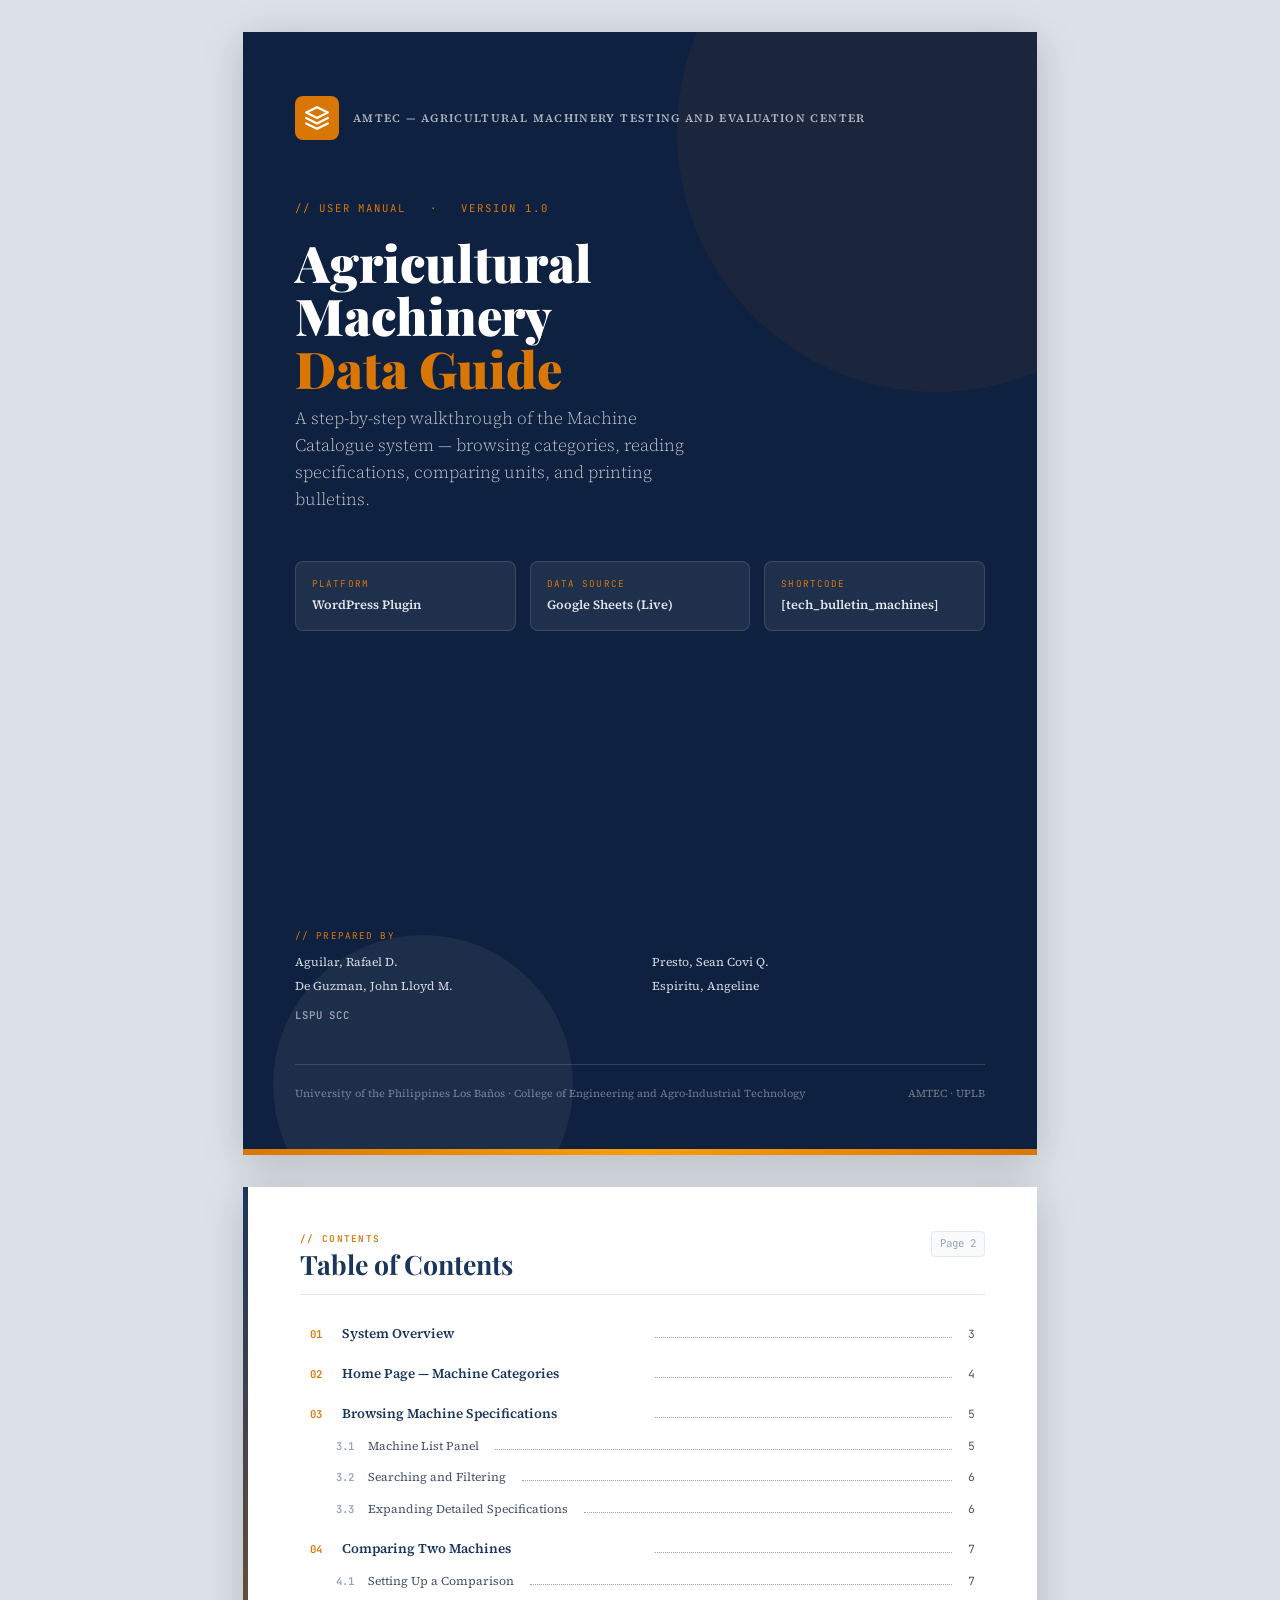
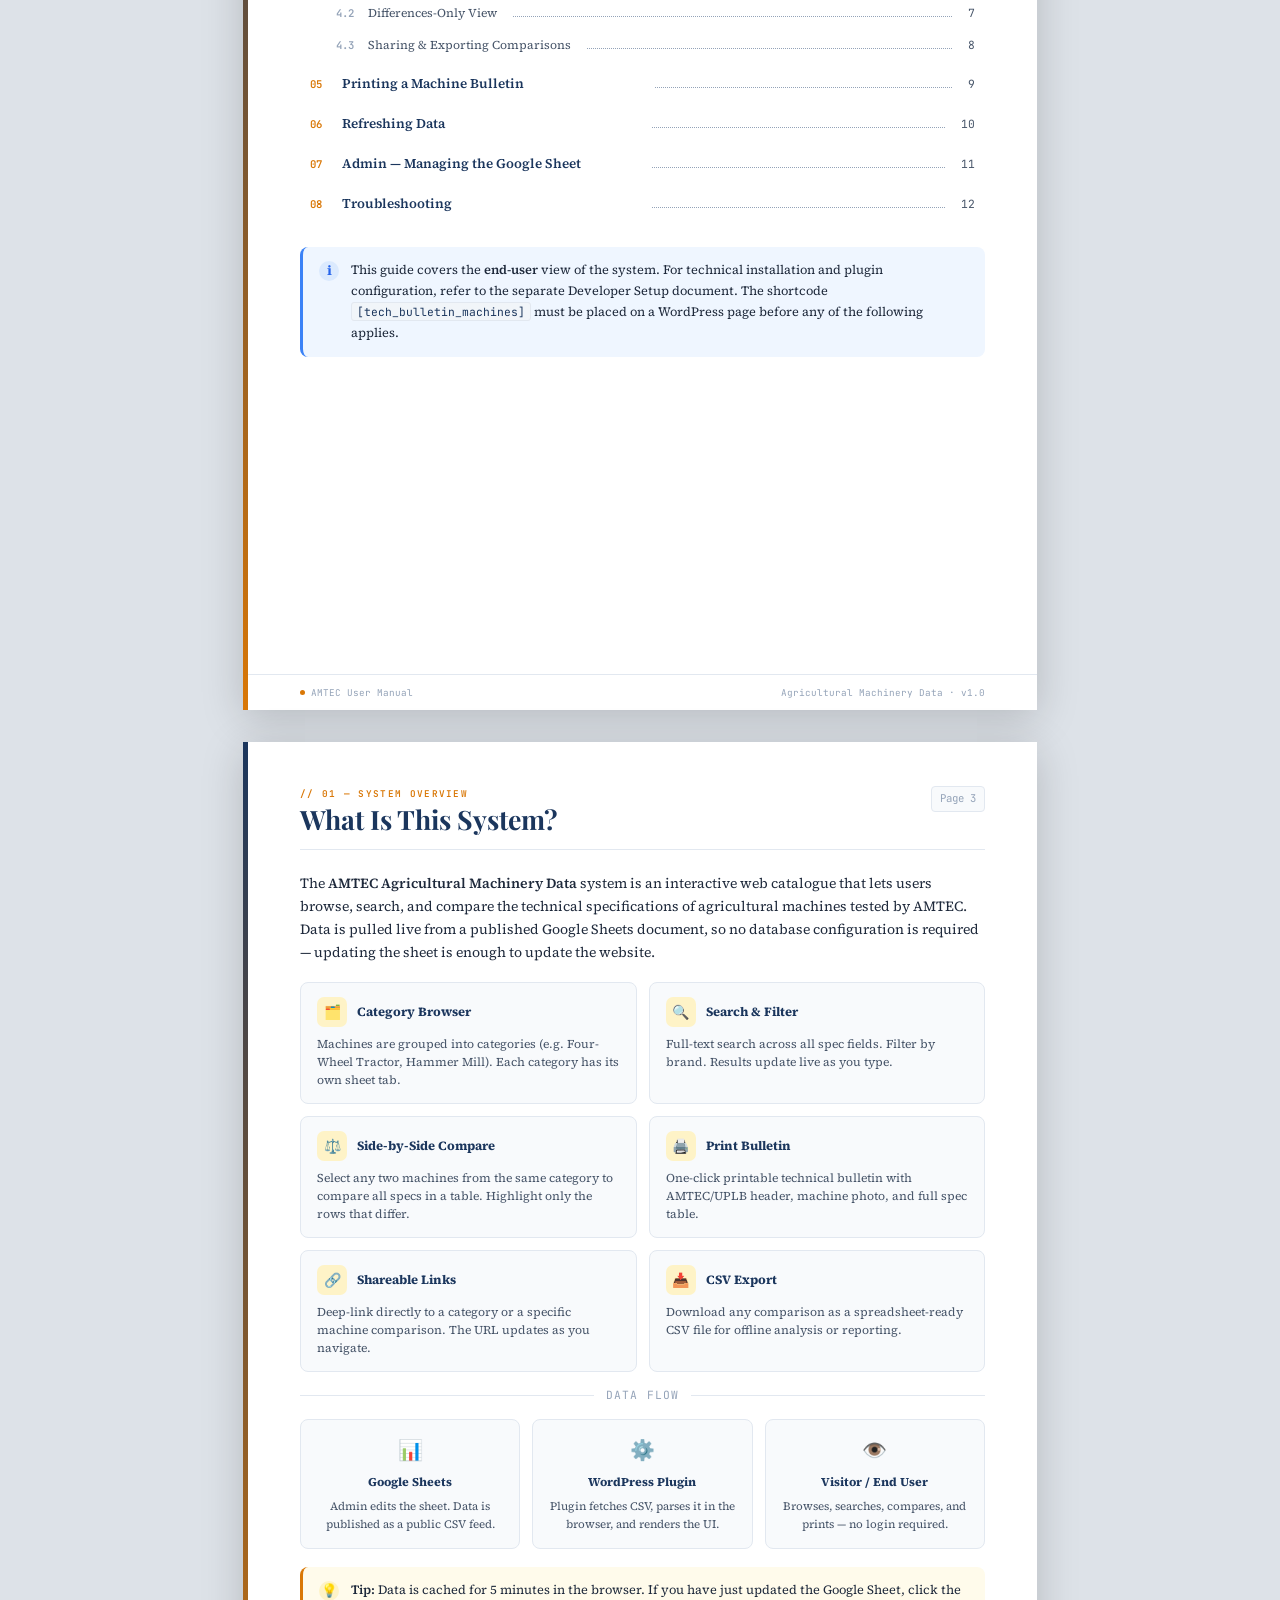
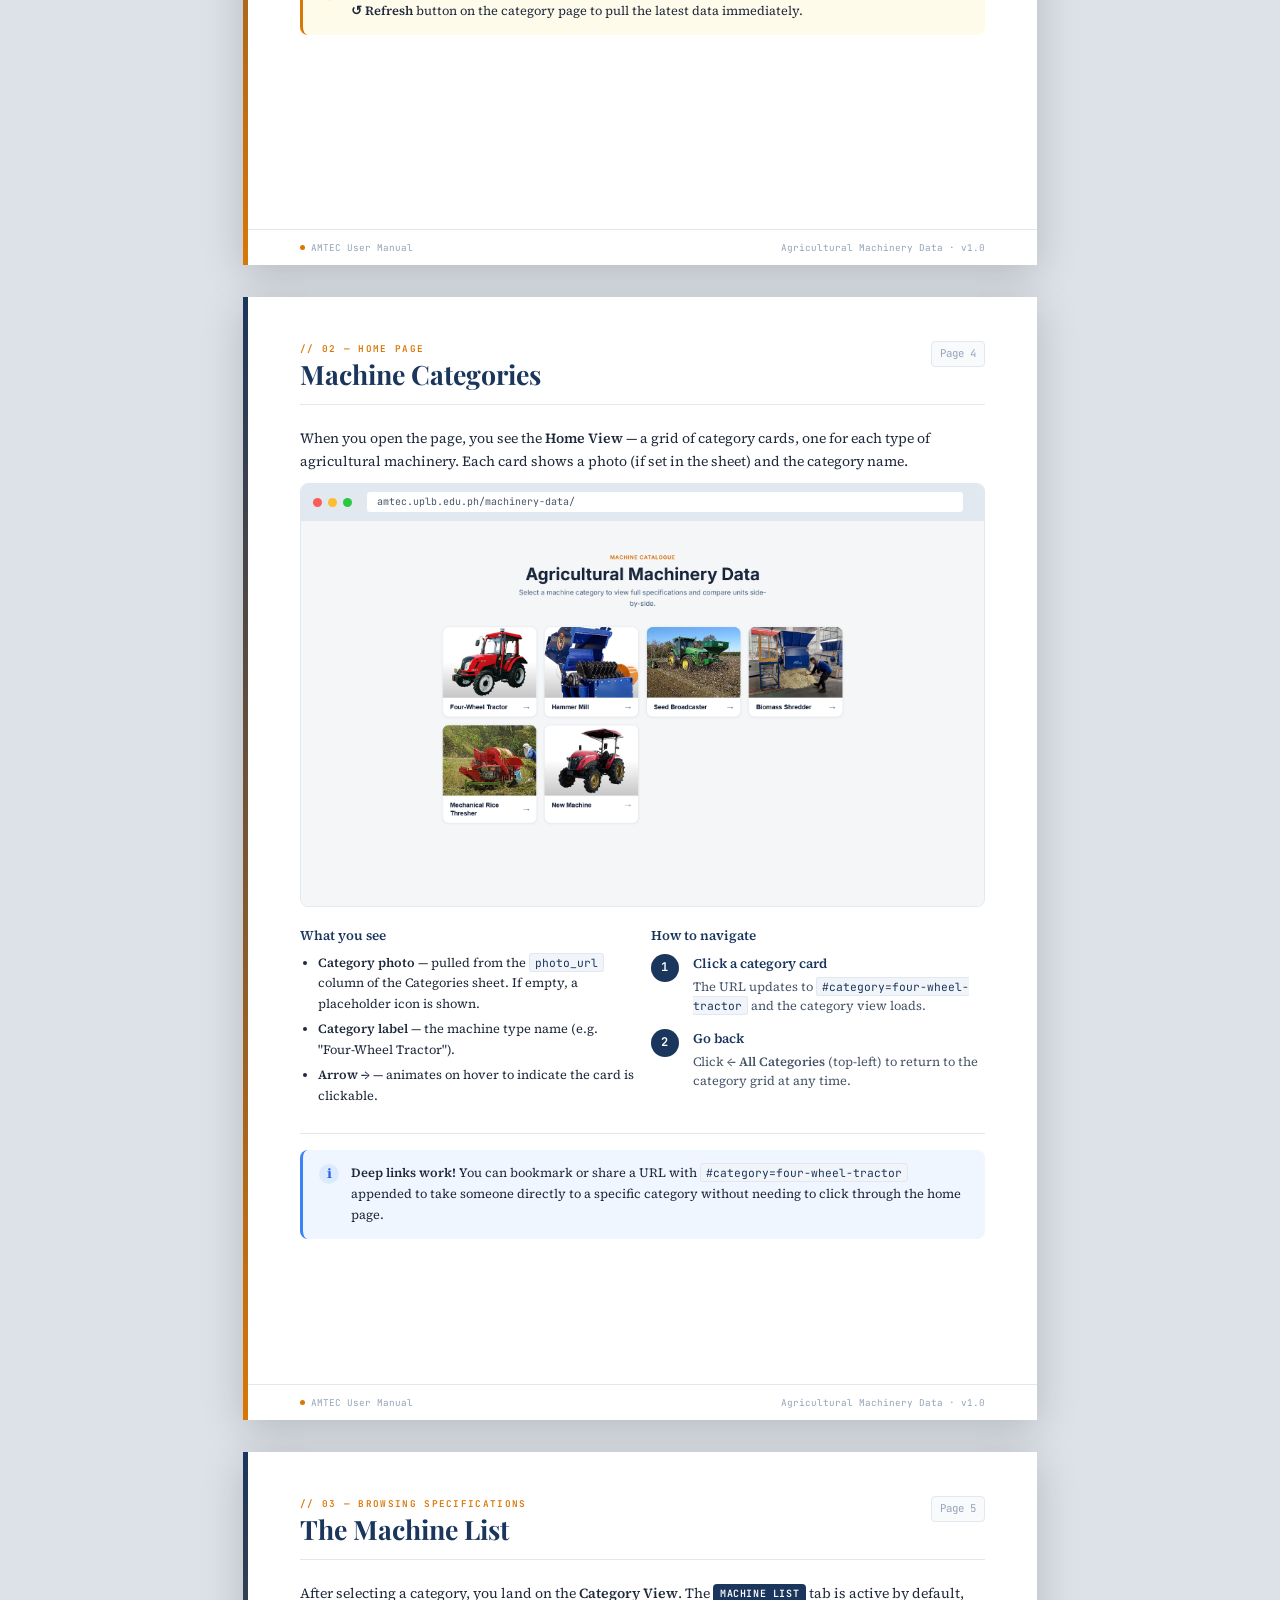
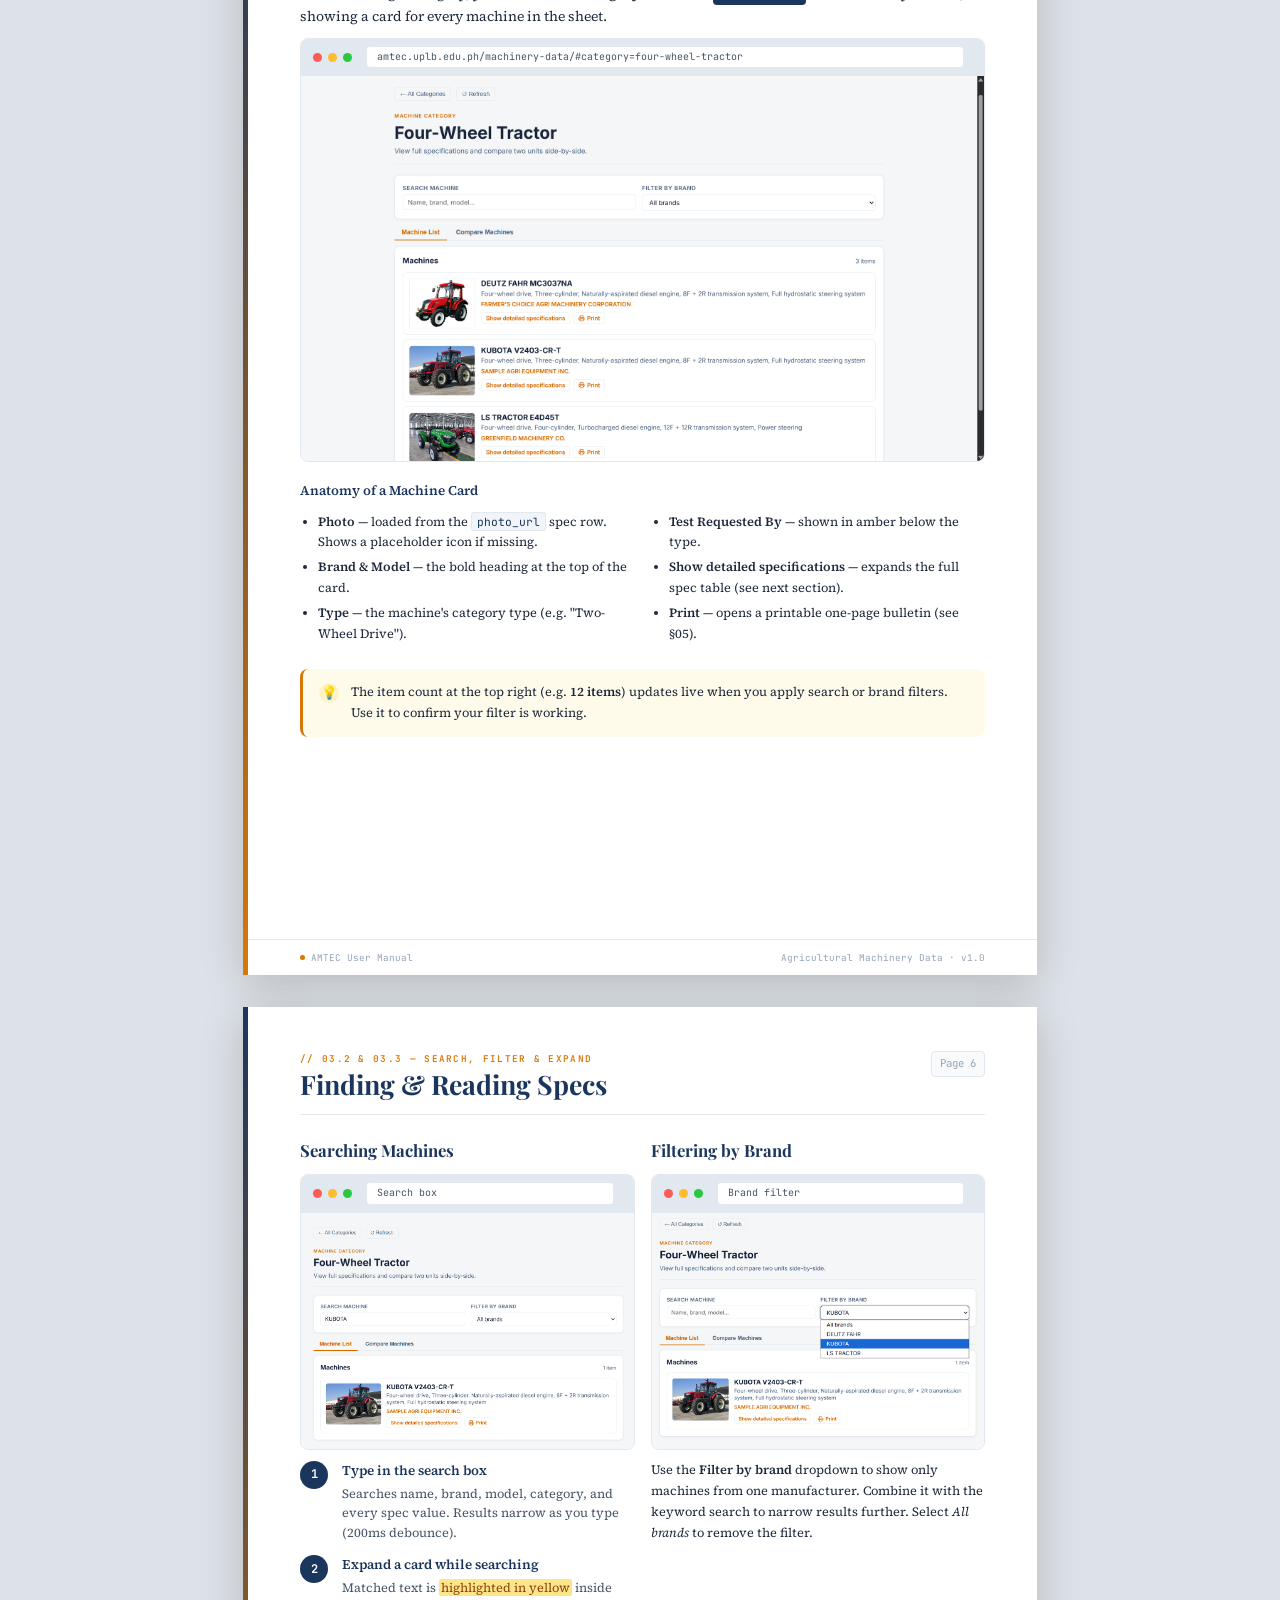
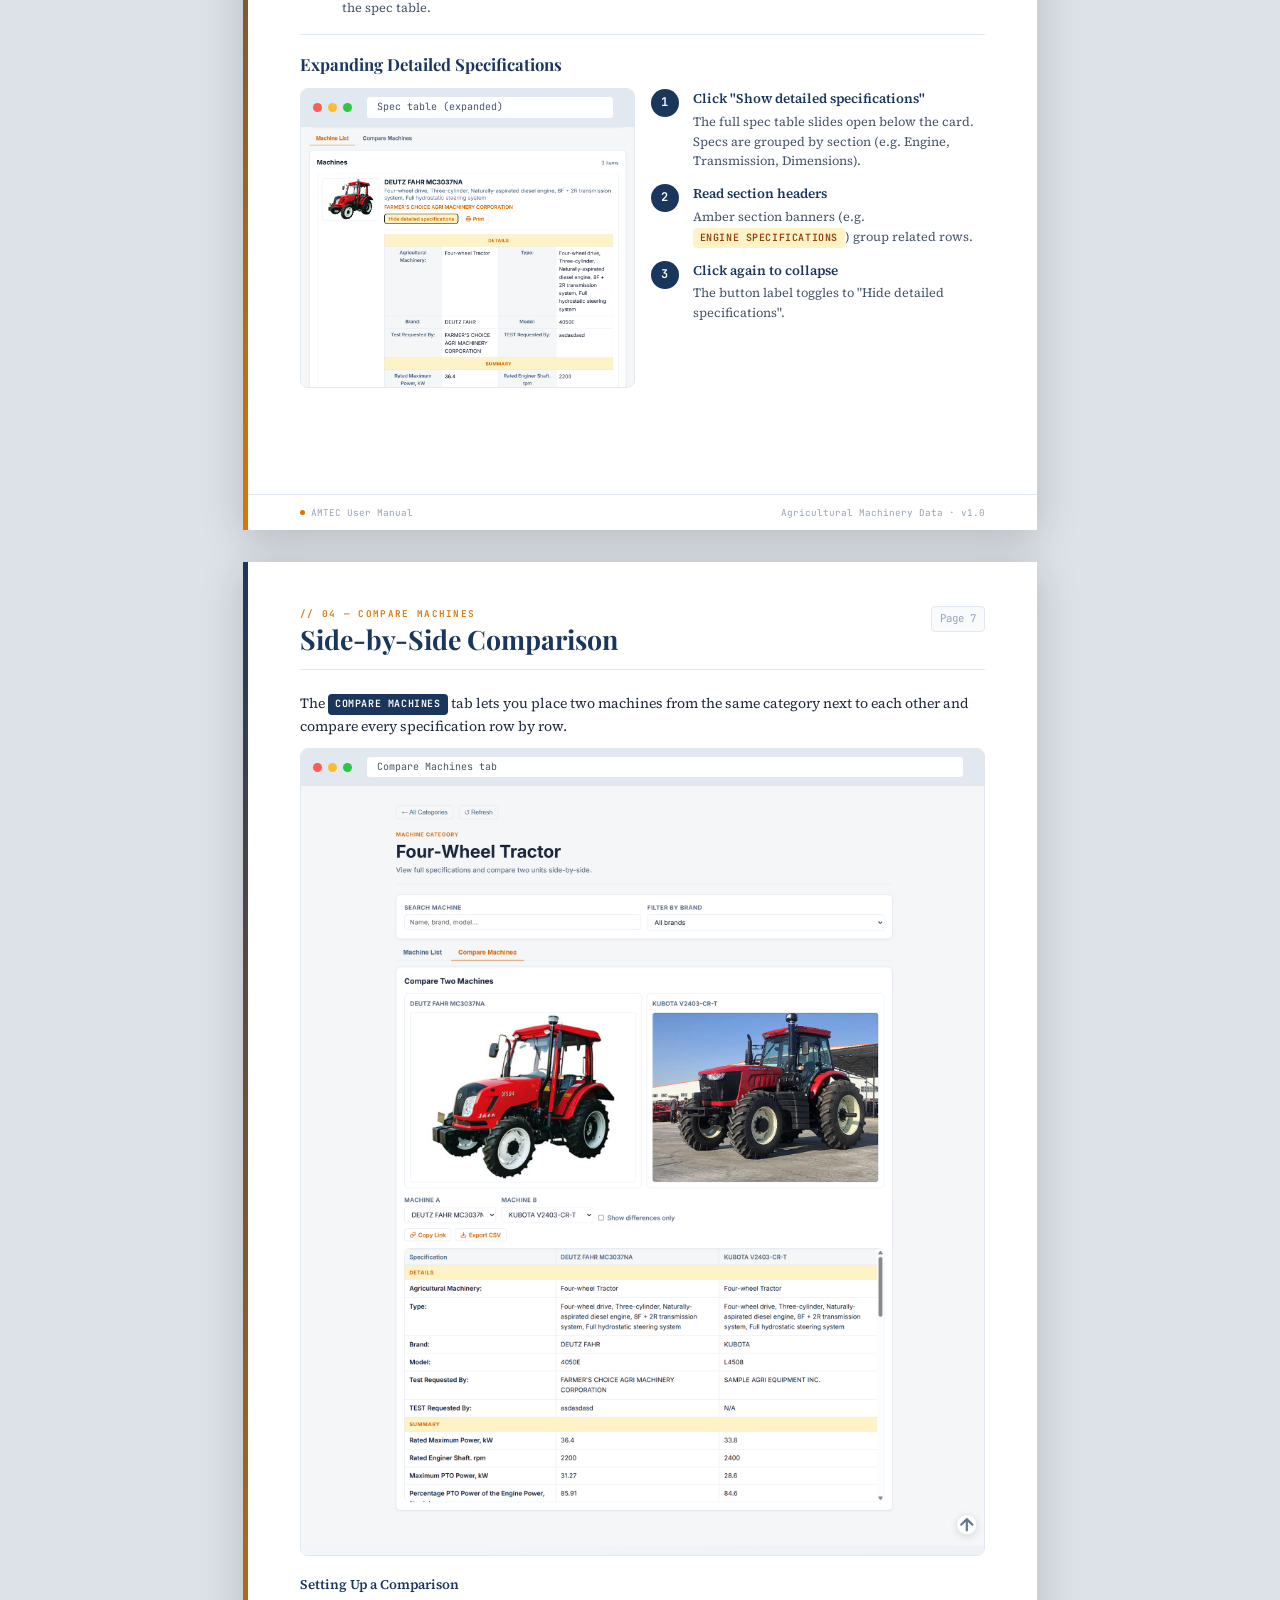
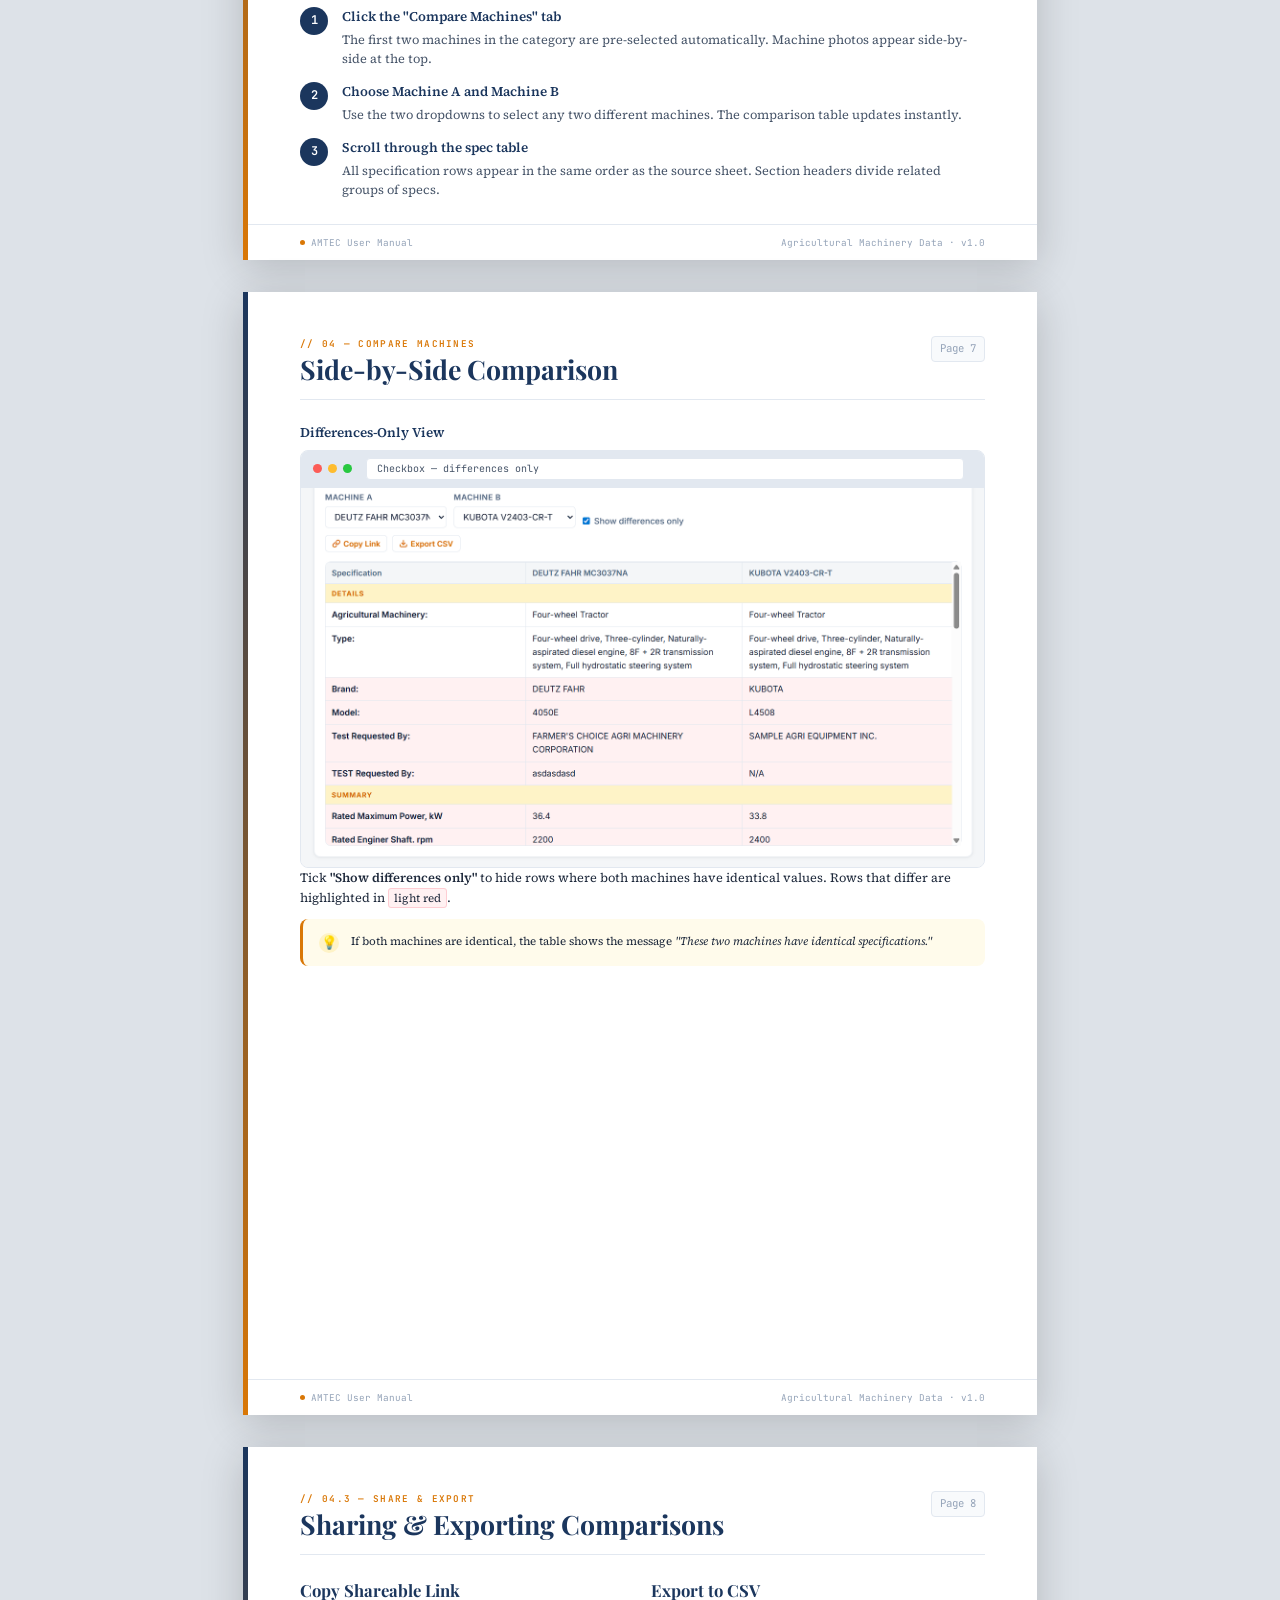
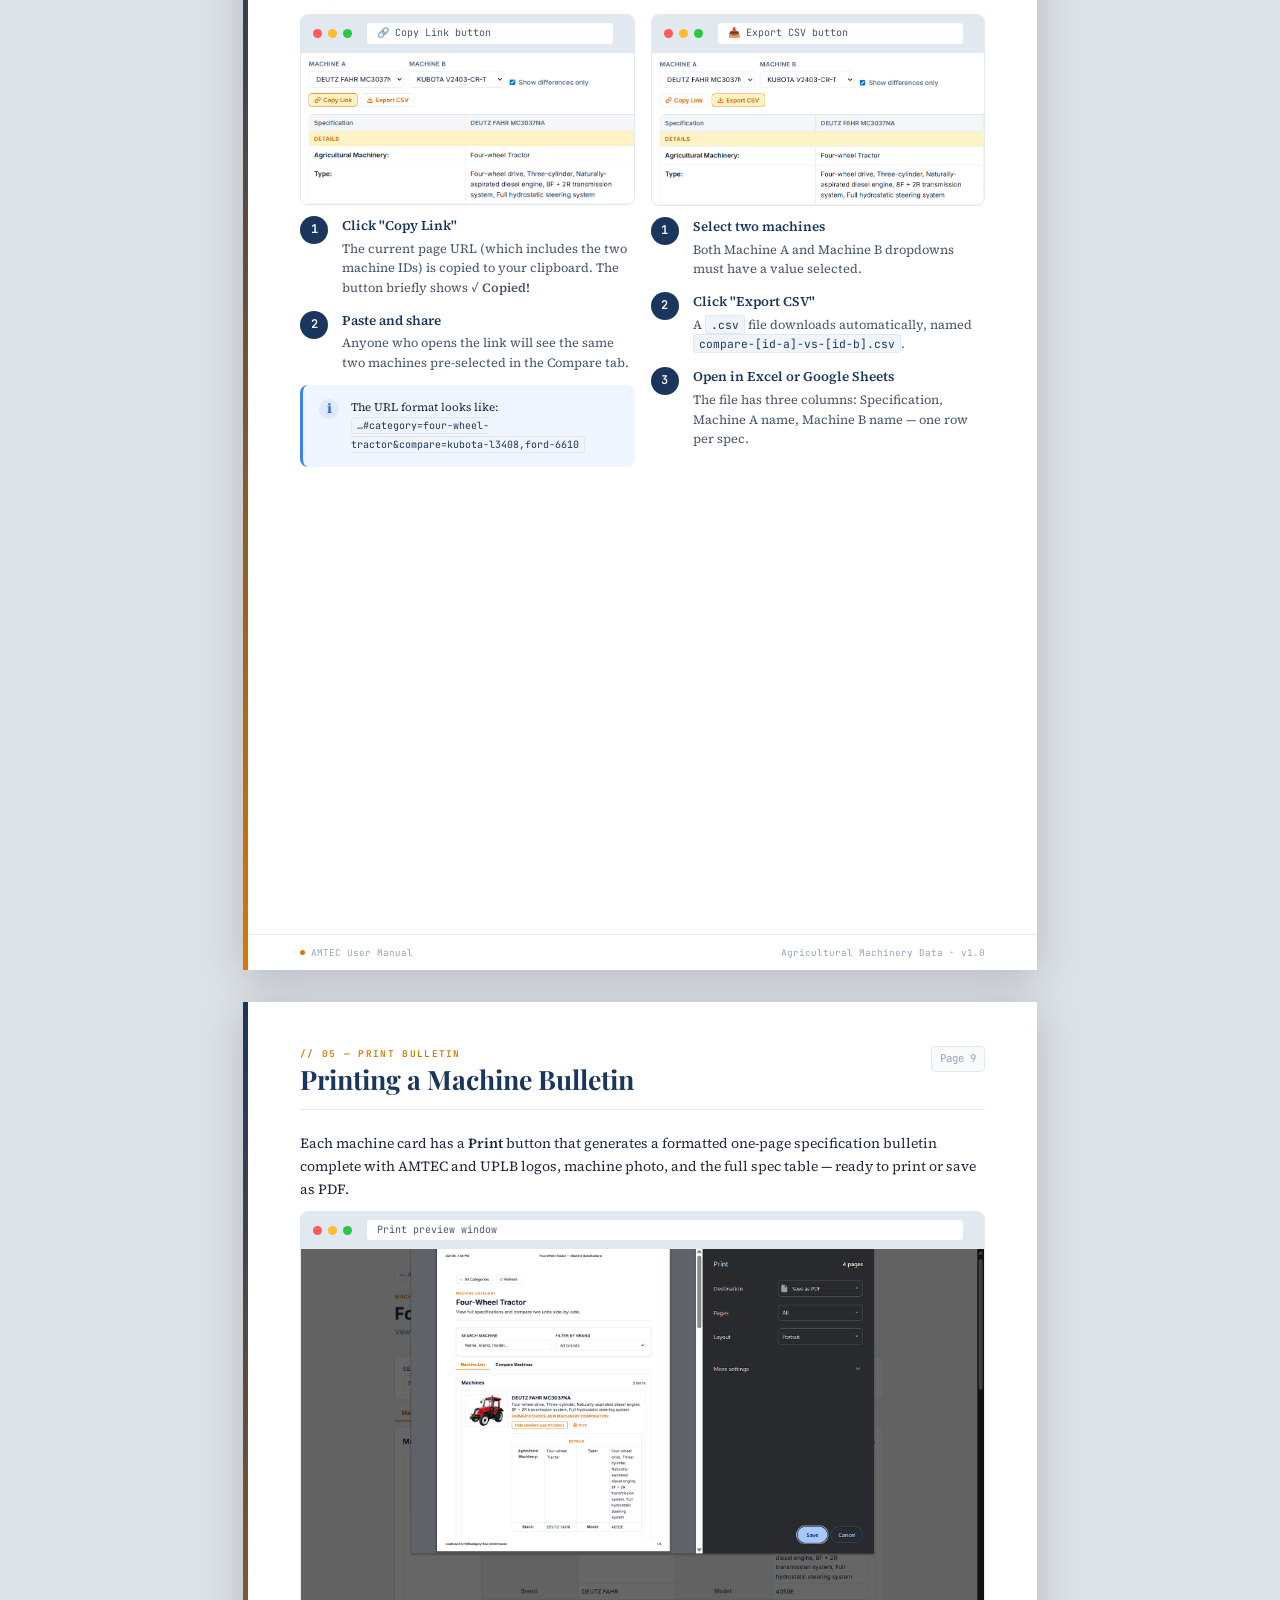
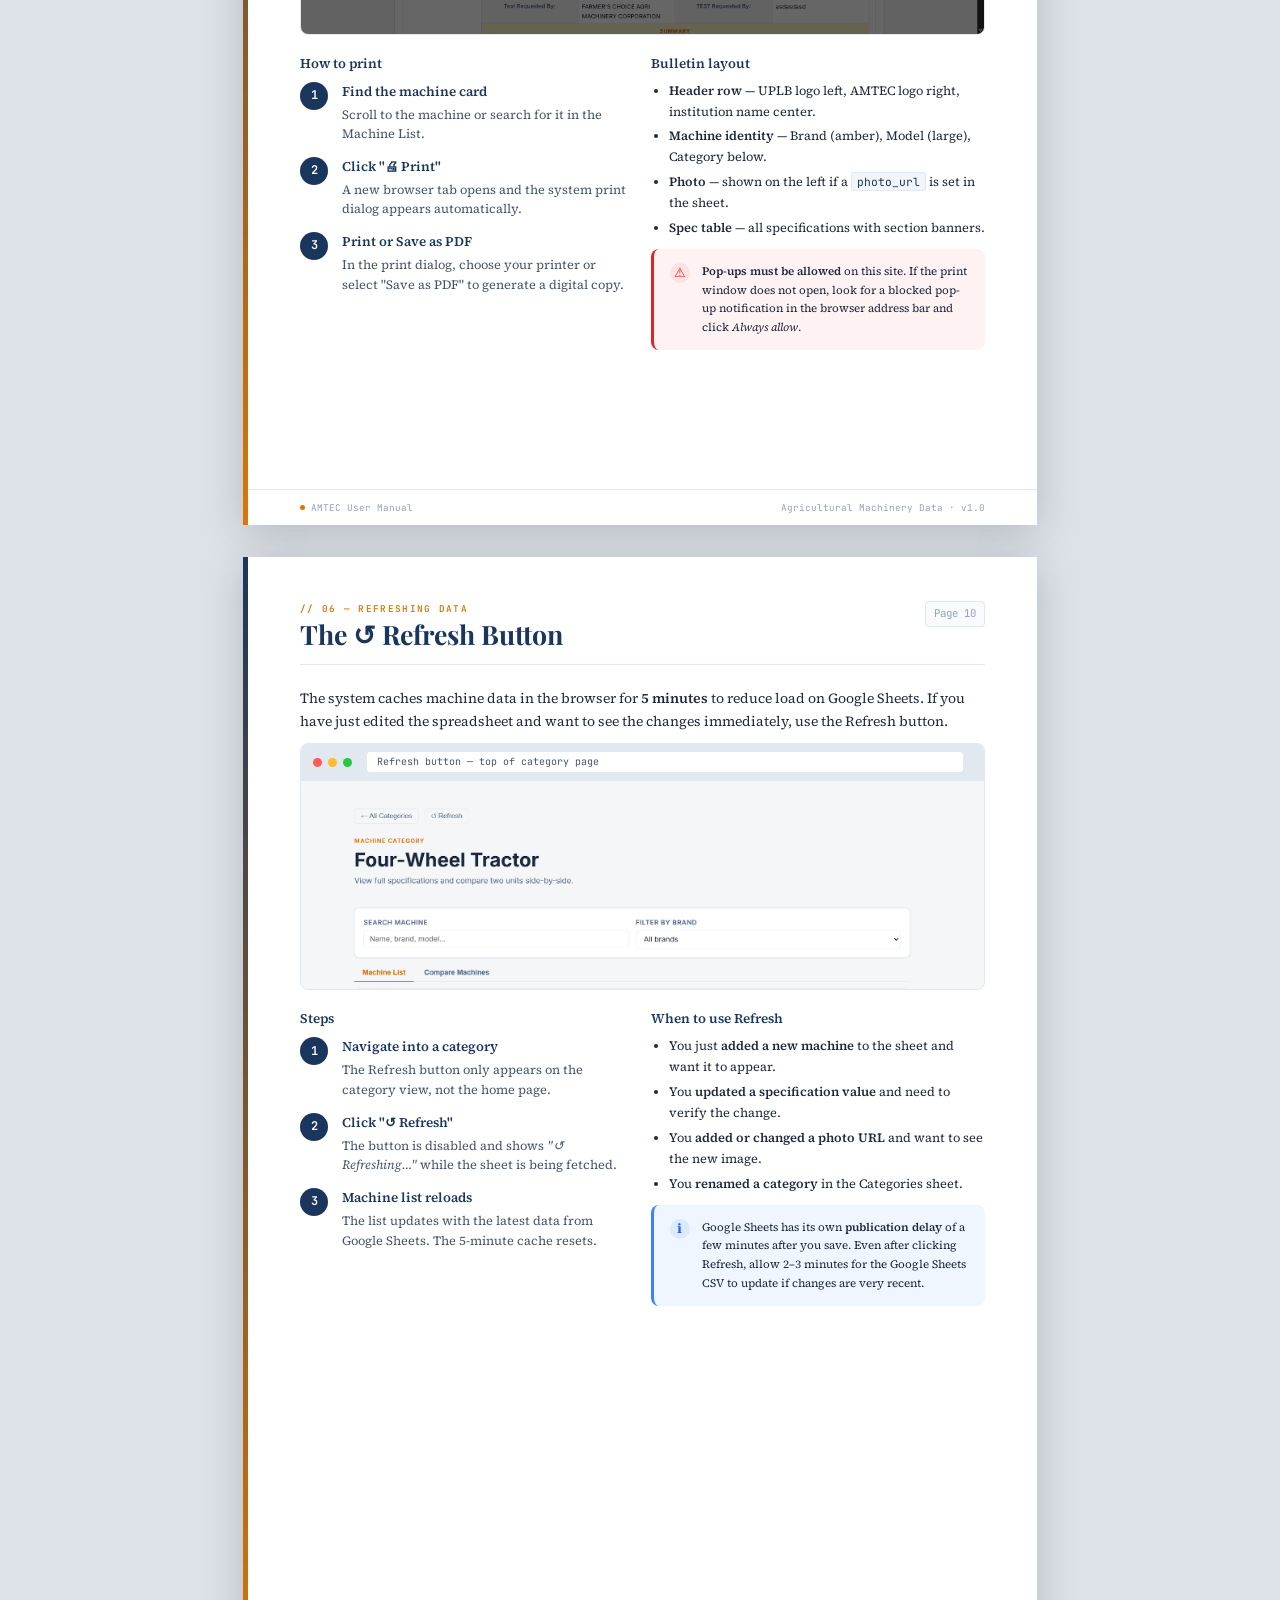
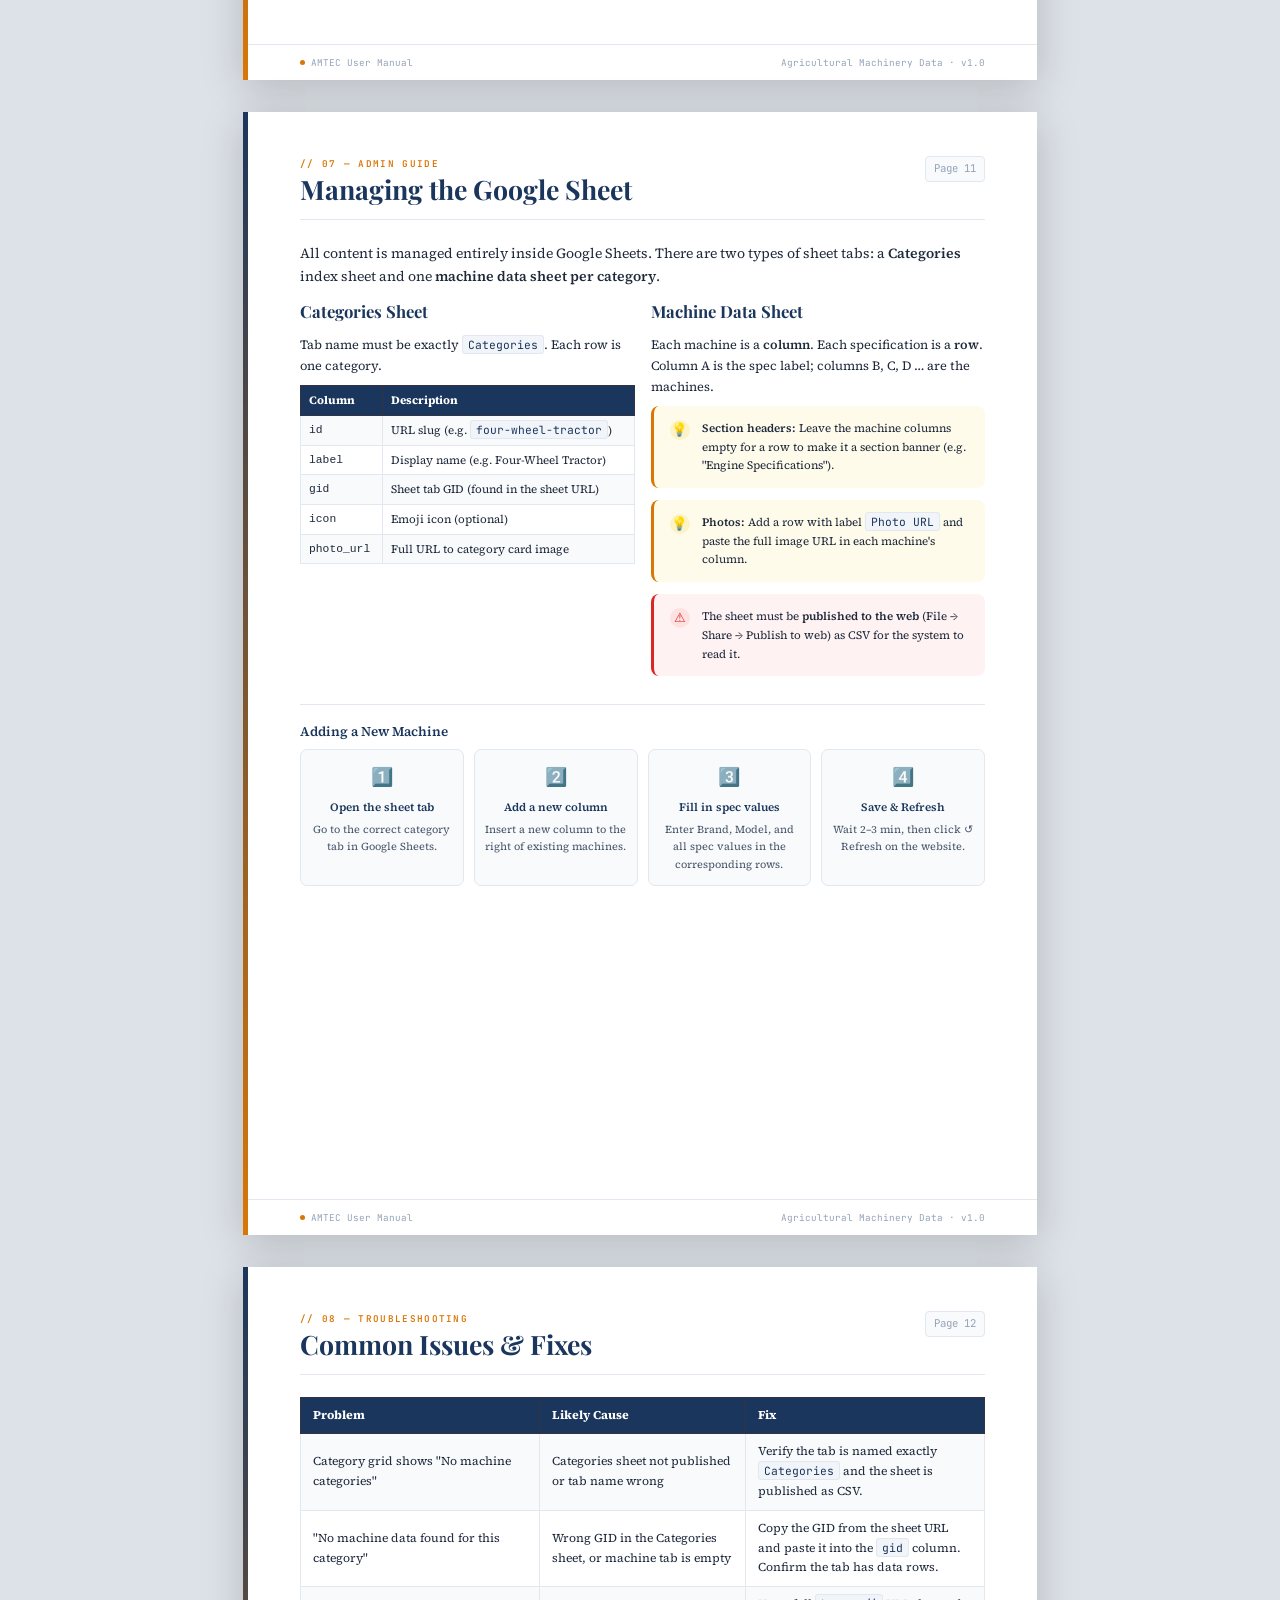
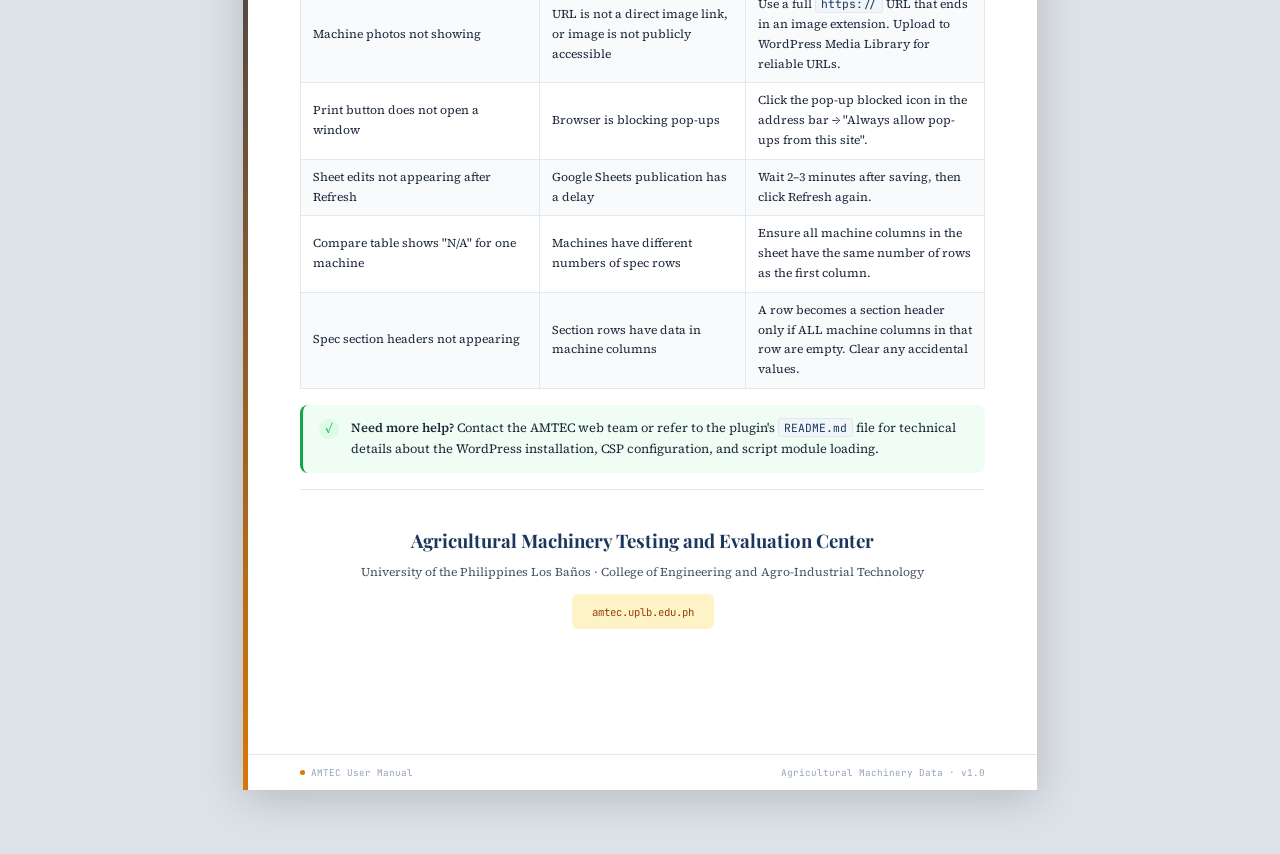
==== commit 0b4bace6: "Manual README" ====
--- a/Manual/amtec-manual-guide.html
+++ b/Manual/amtec-manual-guide.html
@@ -856,6 +856,17 @@
           <div class="cover-meta-label">Shortcode</div>
           <div class="cover-meta-value">[tech_bulletin_machines]</div>
         </div>
+      </div>
+
+      <div style="margin-top: 28px;">
+        <div style="font-family: 'JetBrains Mono', monospace; font-size: 7pt; letter-spacing: 0.12em; text-transform: uppercase; color: var(--gold); margin-bottom: 10px;">// Prepared By</div>
+        <div style="display: grid; grid-template-columns: 1fr 1fr; gap: 4px 24px; font-size: 9pt; color: rgba(255, 255, 255, 0.82);">
+          <div>Aguilar, Rafael D.</div>
+          <div>Presto, Sean Covi Q.</div>
+          <div>De Guzman, John Lloyd M.</div>
+          <div>Espiritu, Angeline</div>
+        </div>
+        <div style="margin-top: 10px; font-family: 'JetBrains Mono', monospace; font-size: 8pt; font-weight: 600; color: rgba(255, 255, 255, 0.55); letter-spacing: 0.08em;">LSPU SCC</div>
       </div>
 
       <div class="cover-footer">
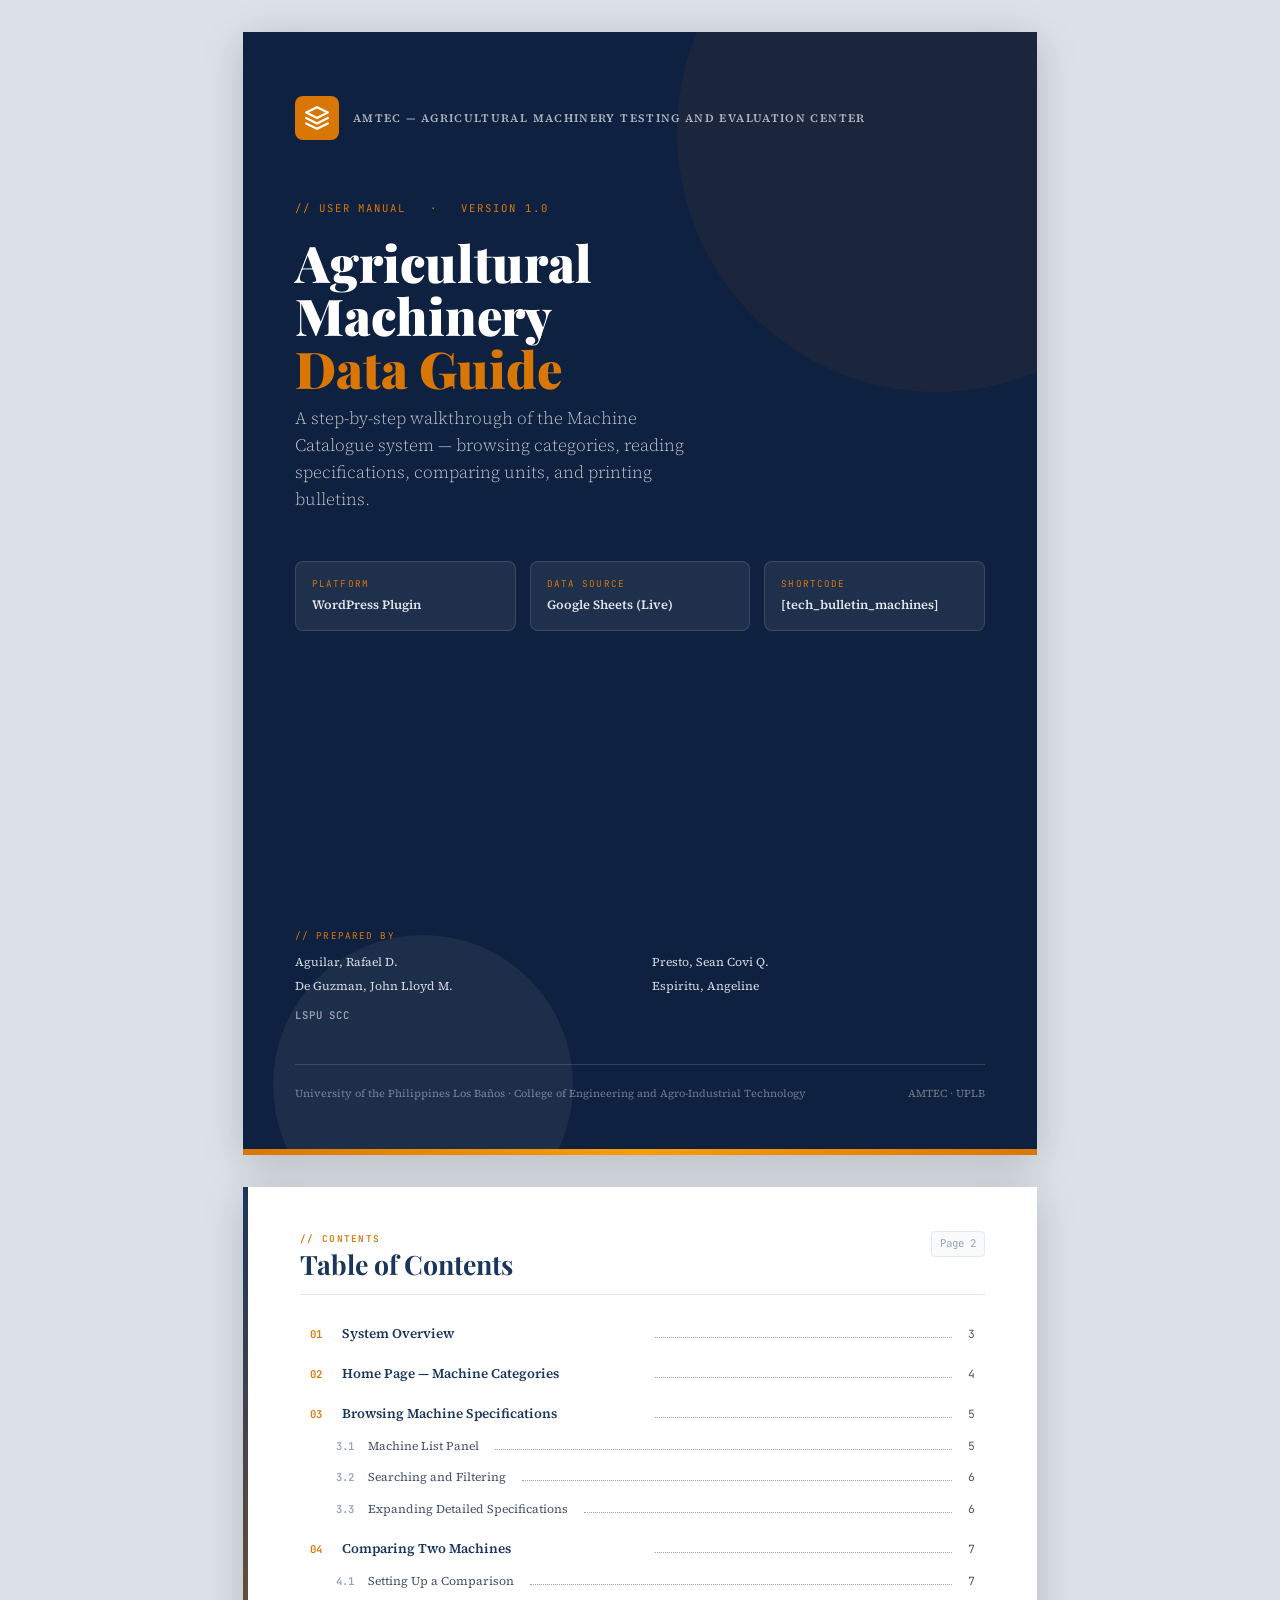
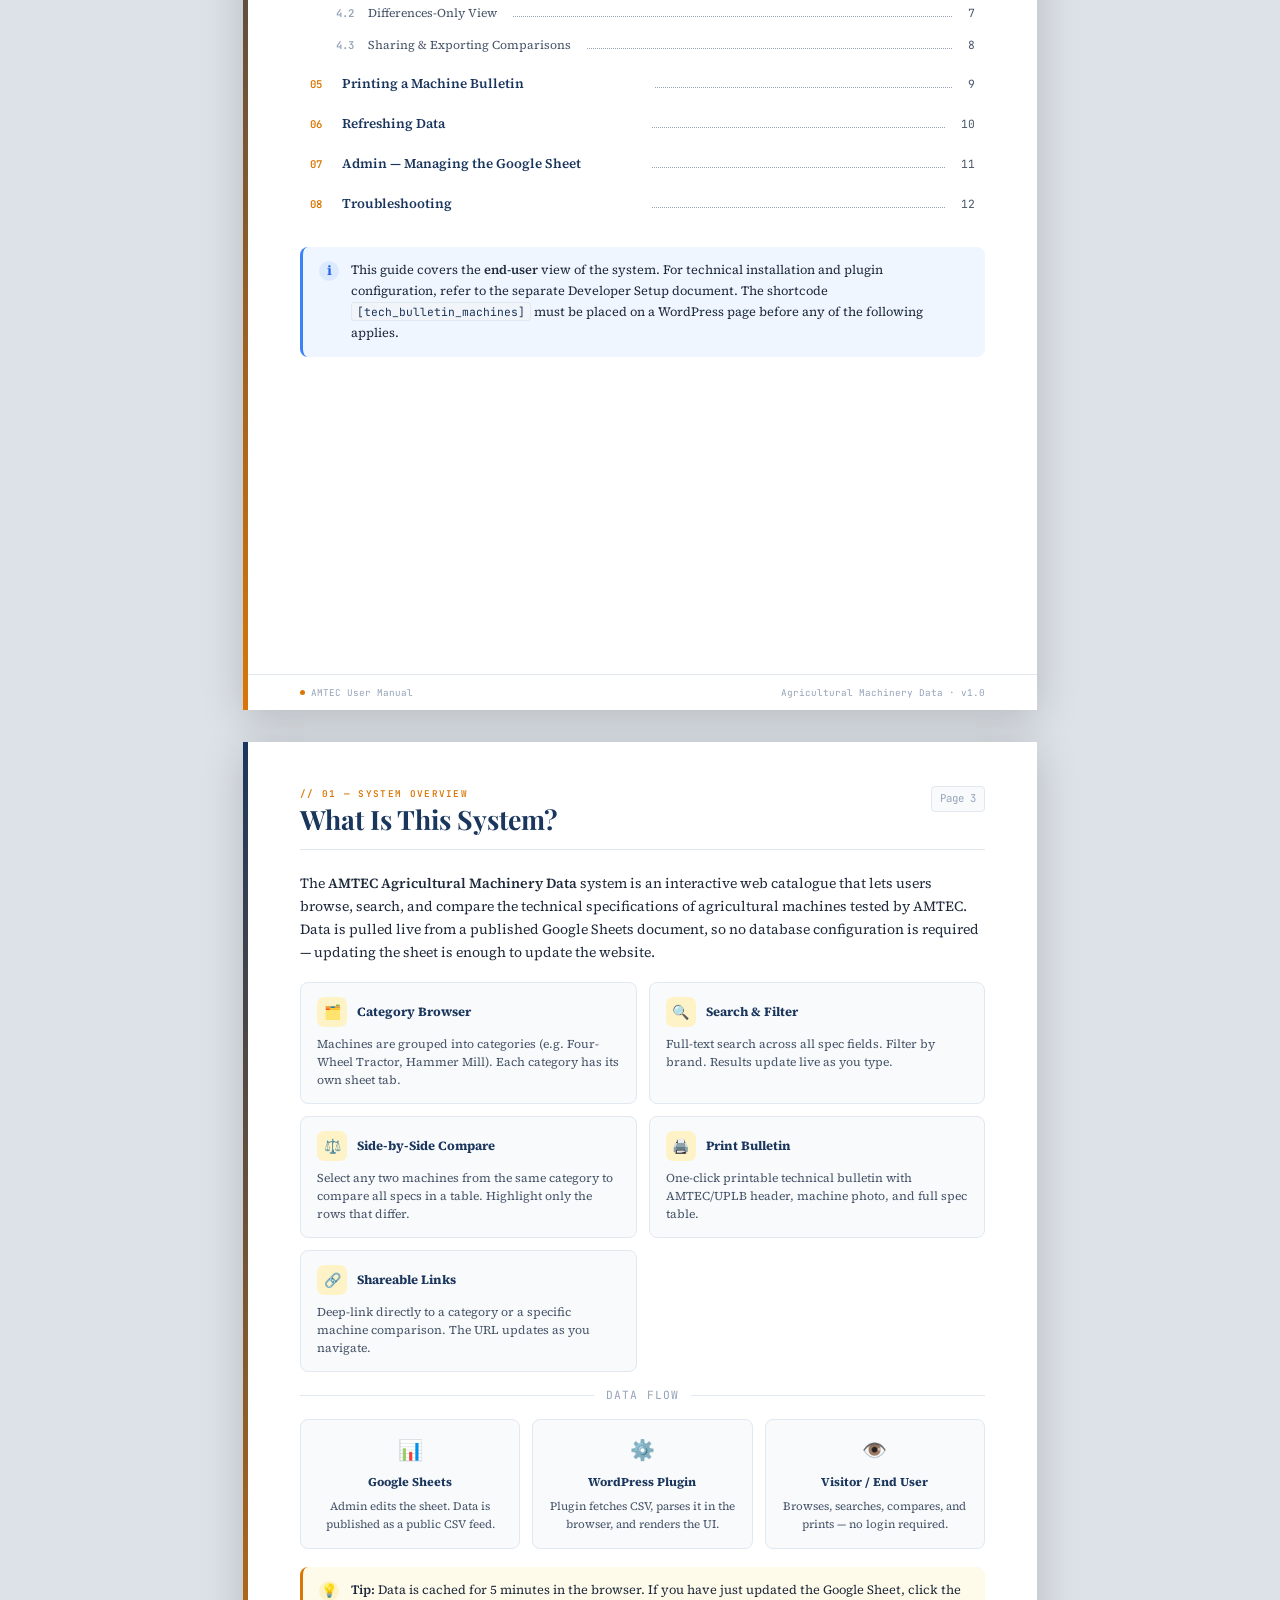
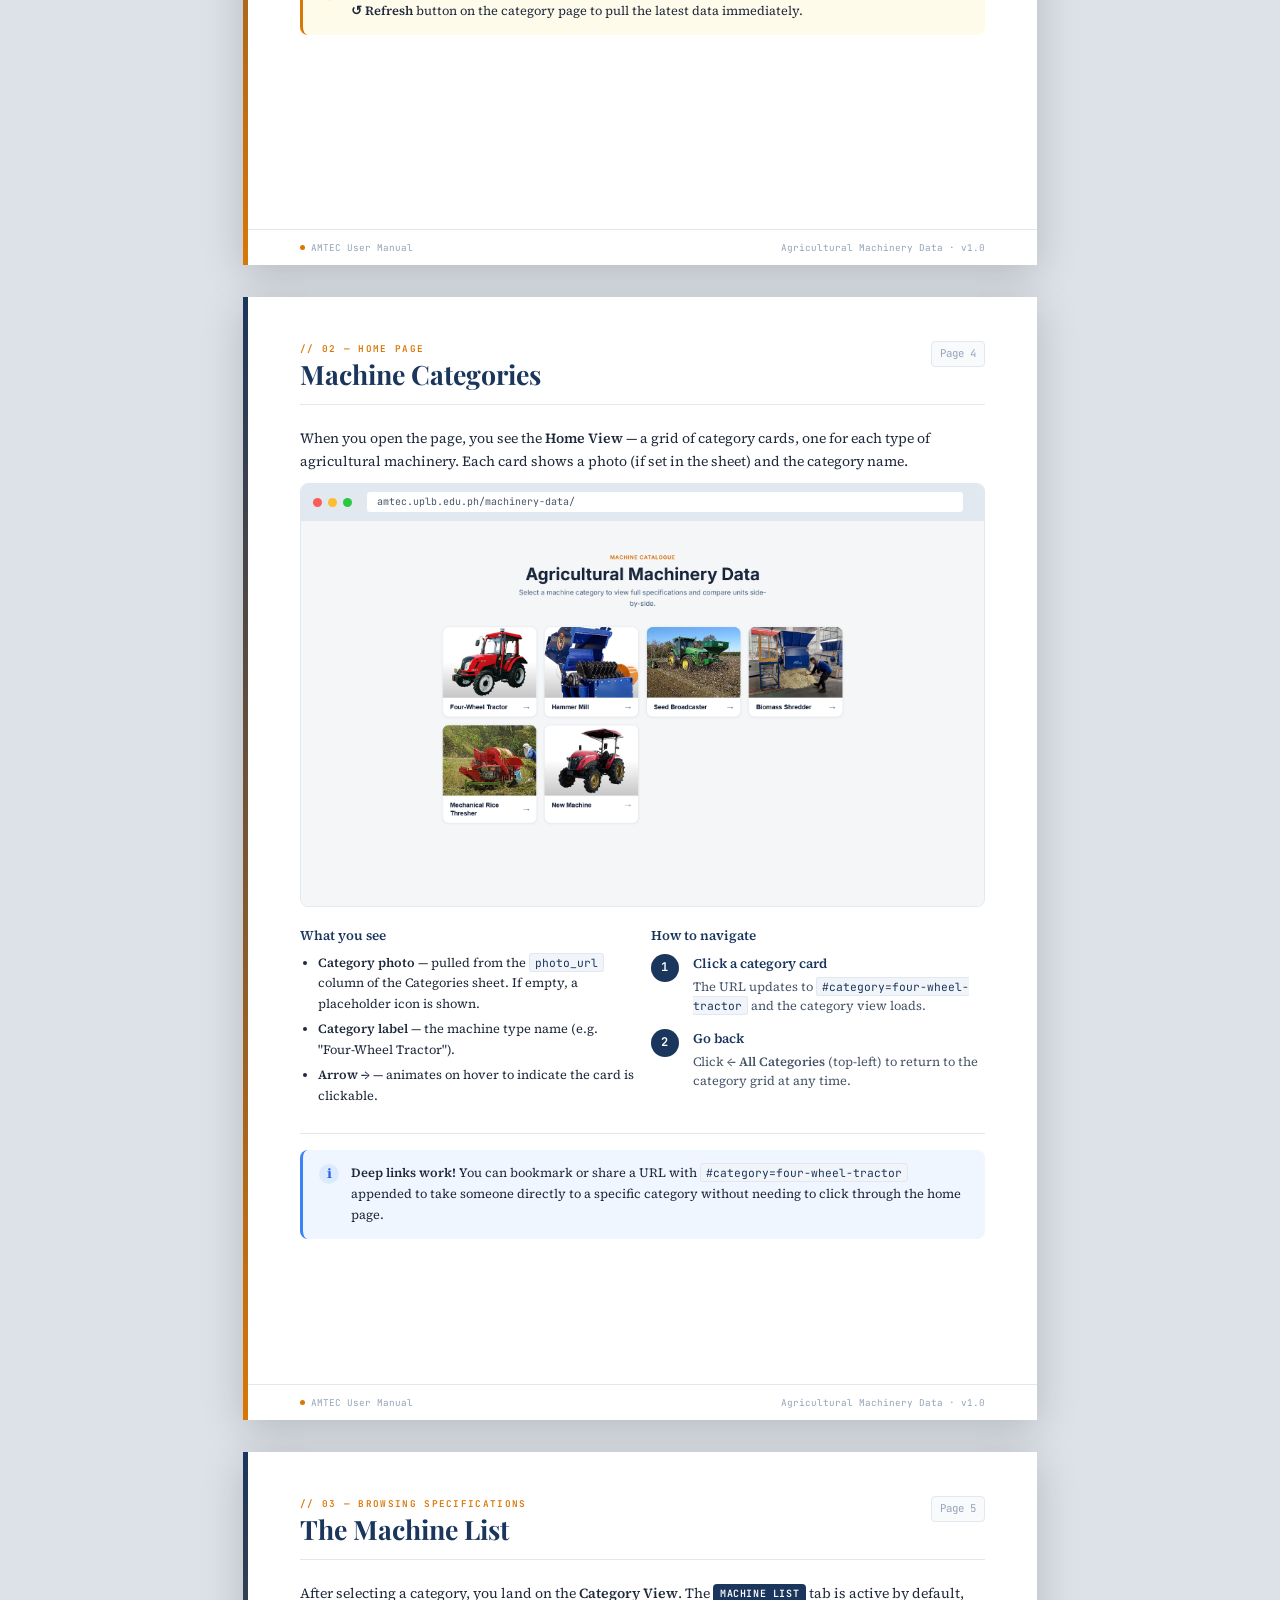
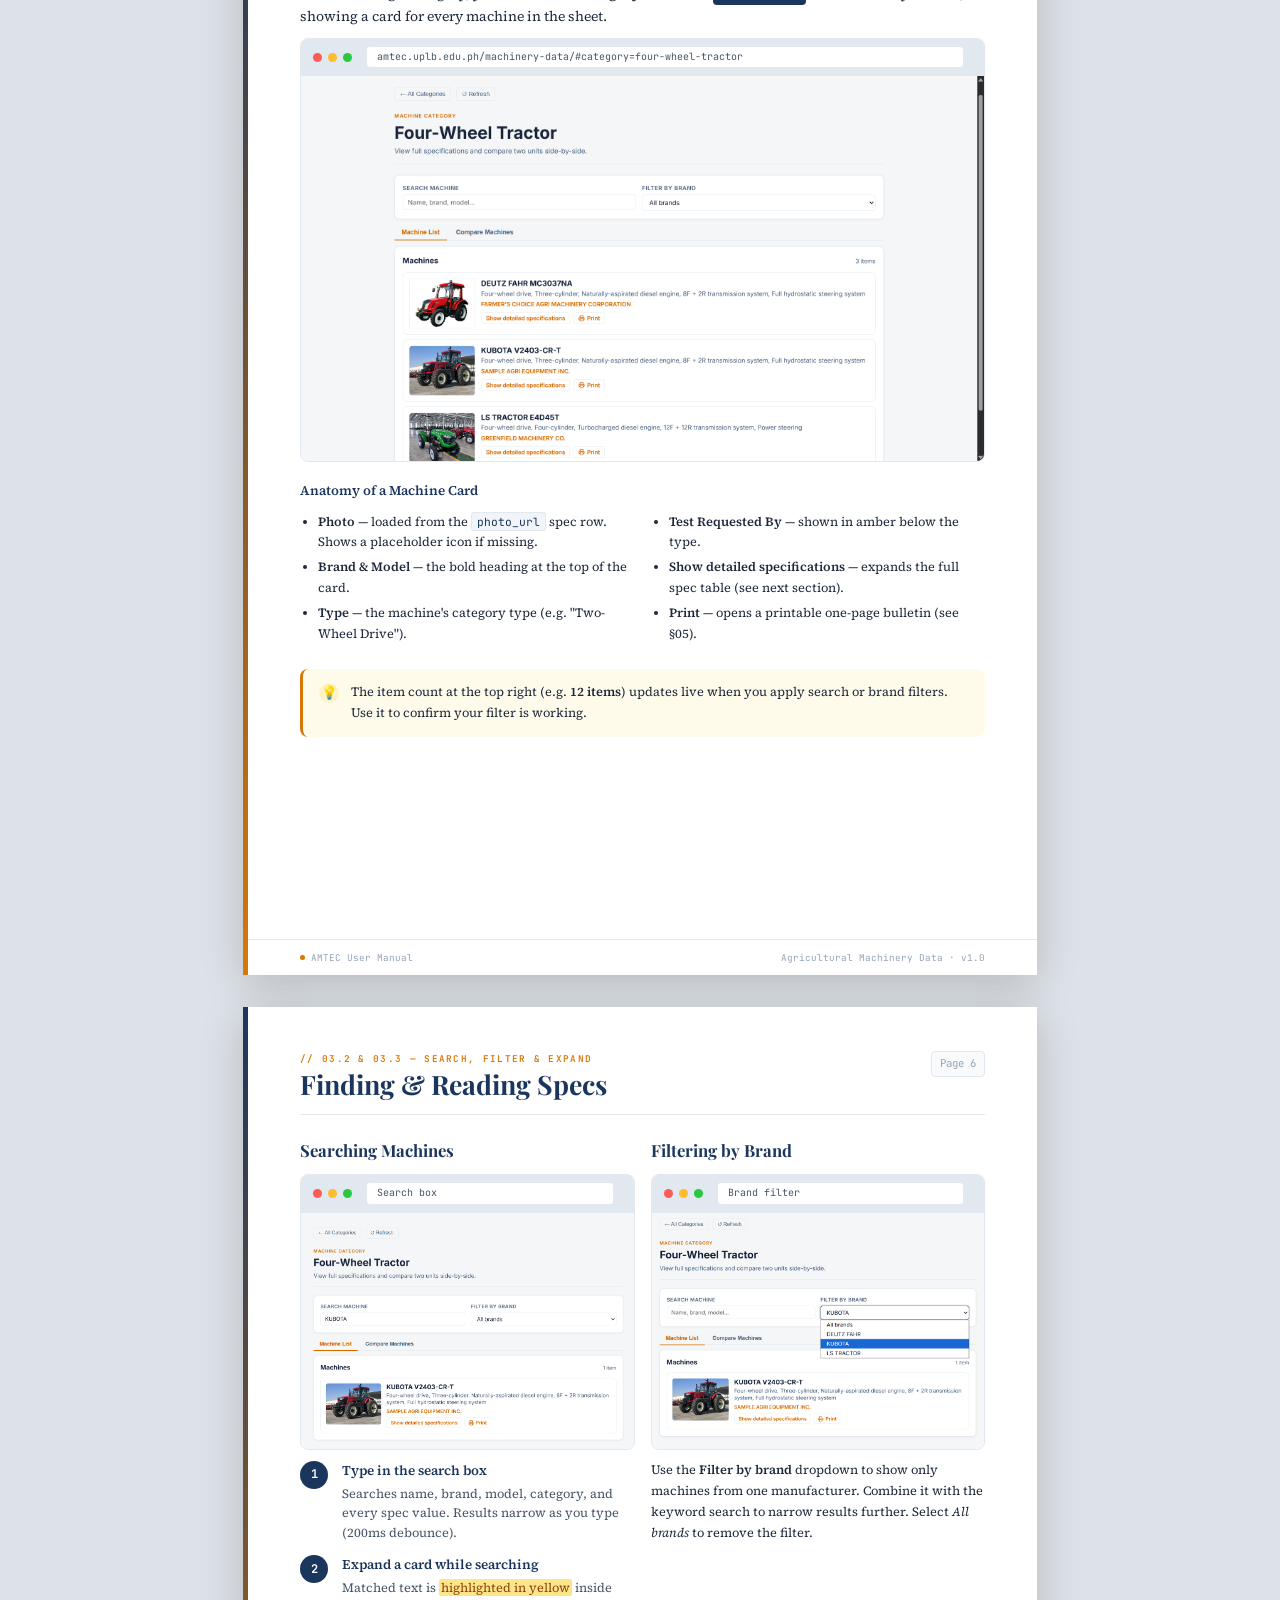
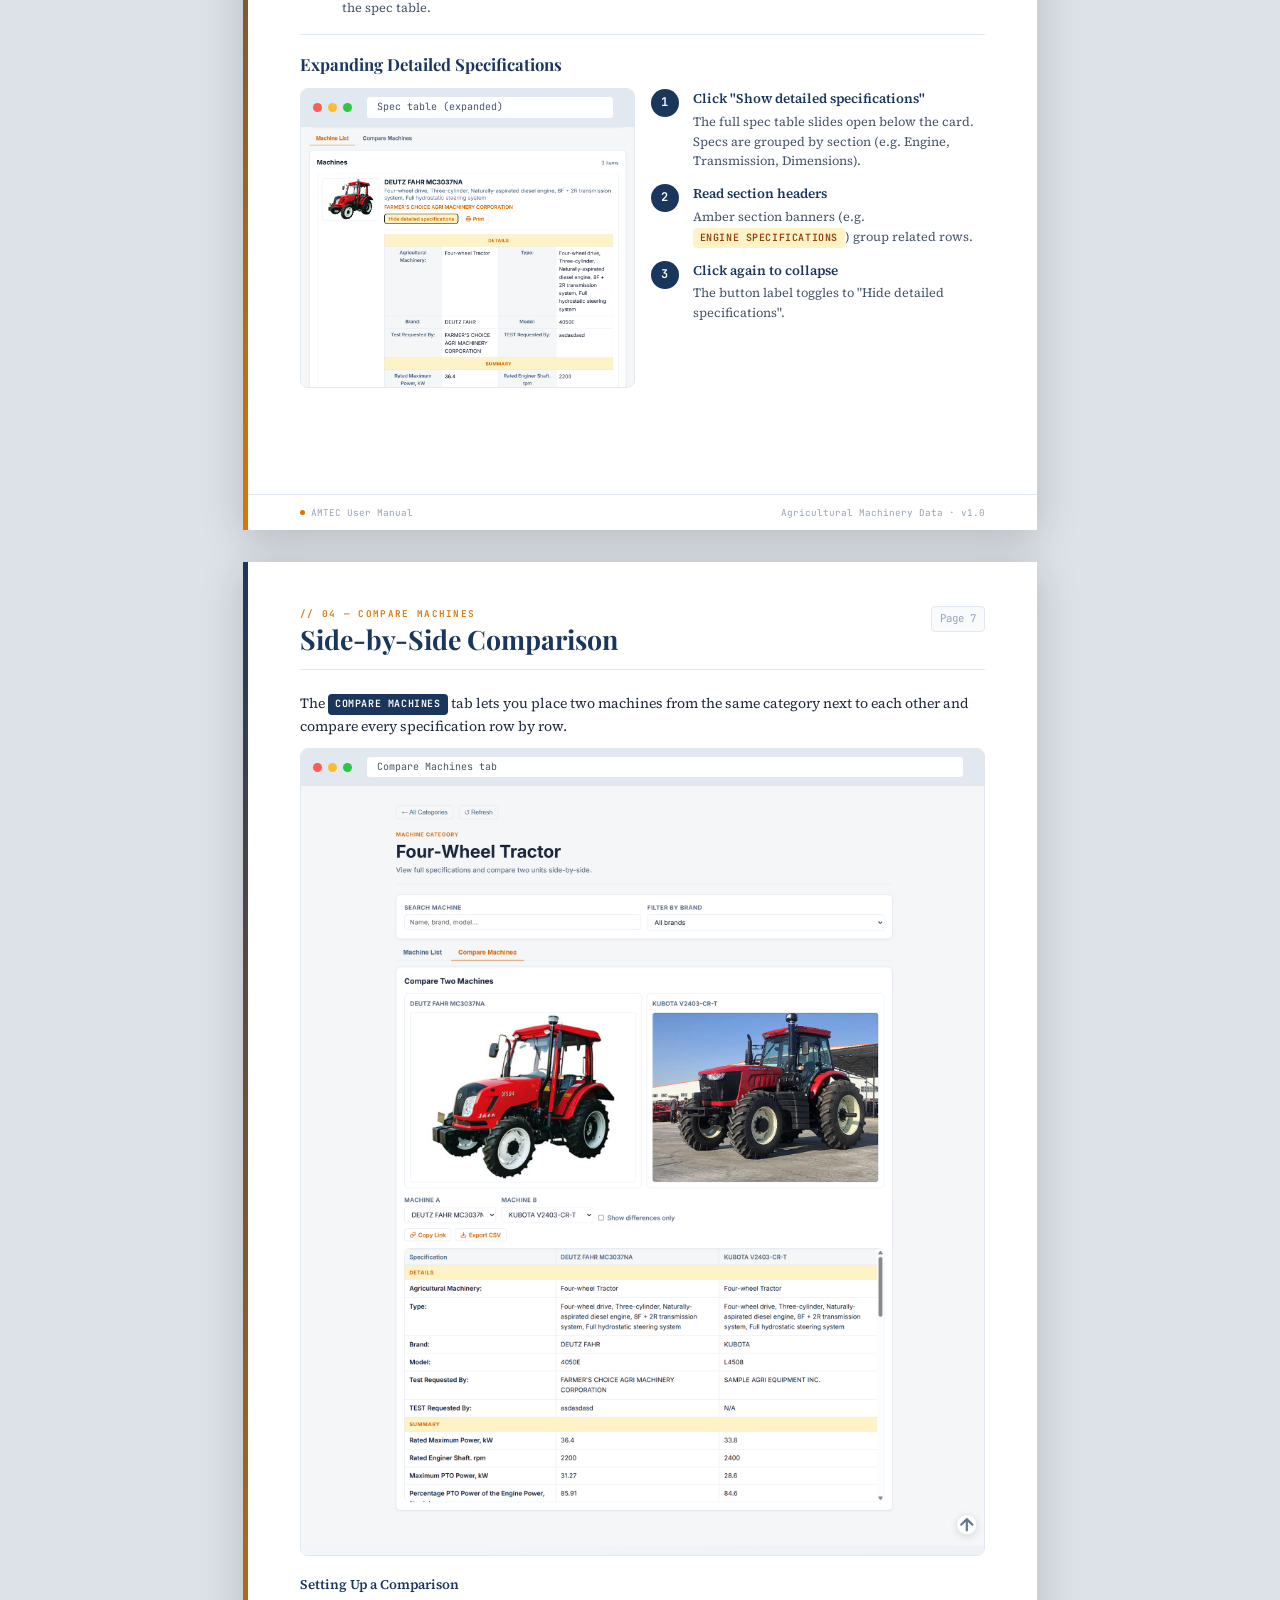
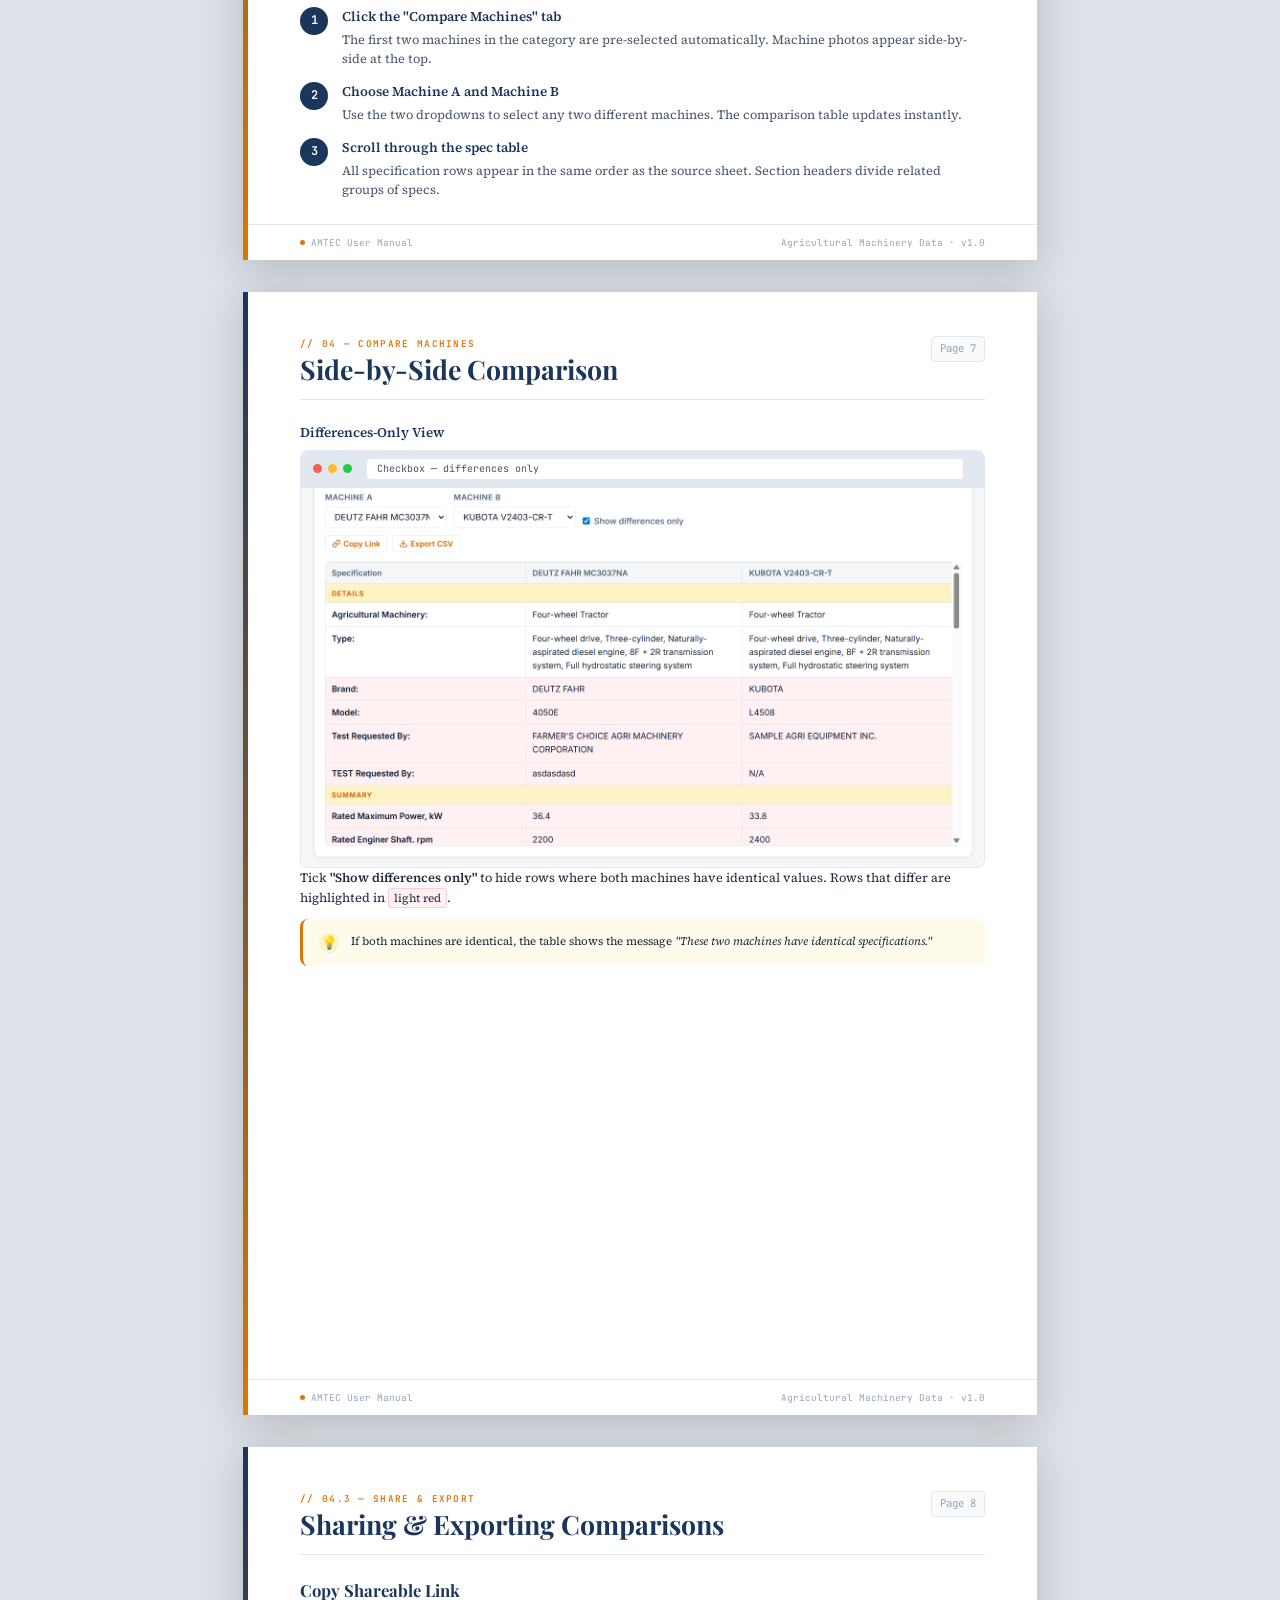
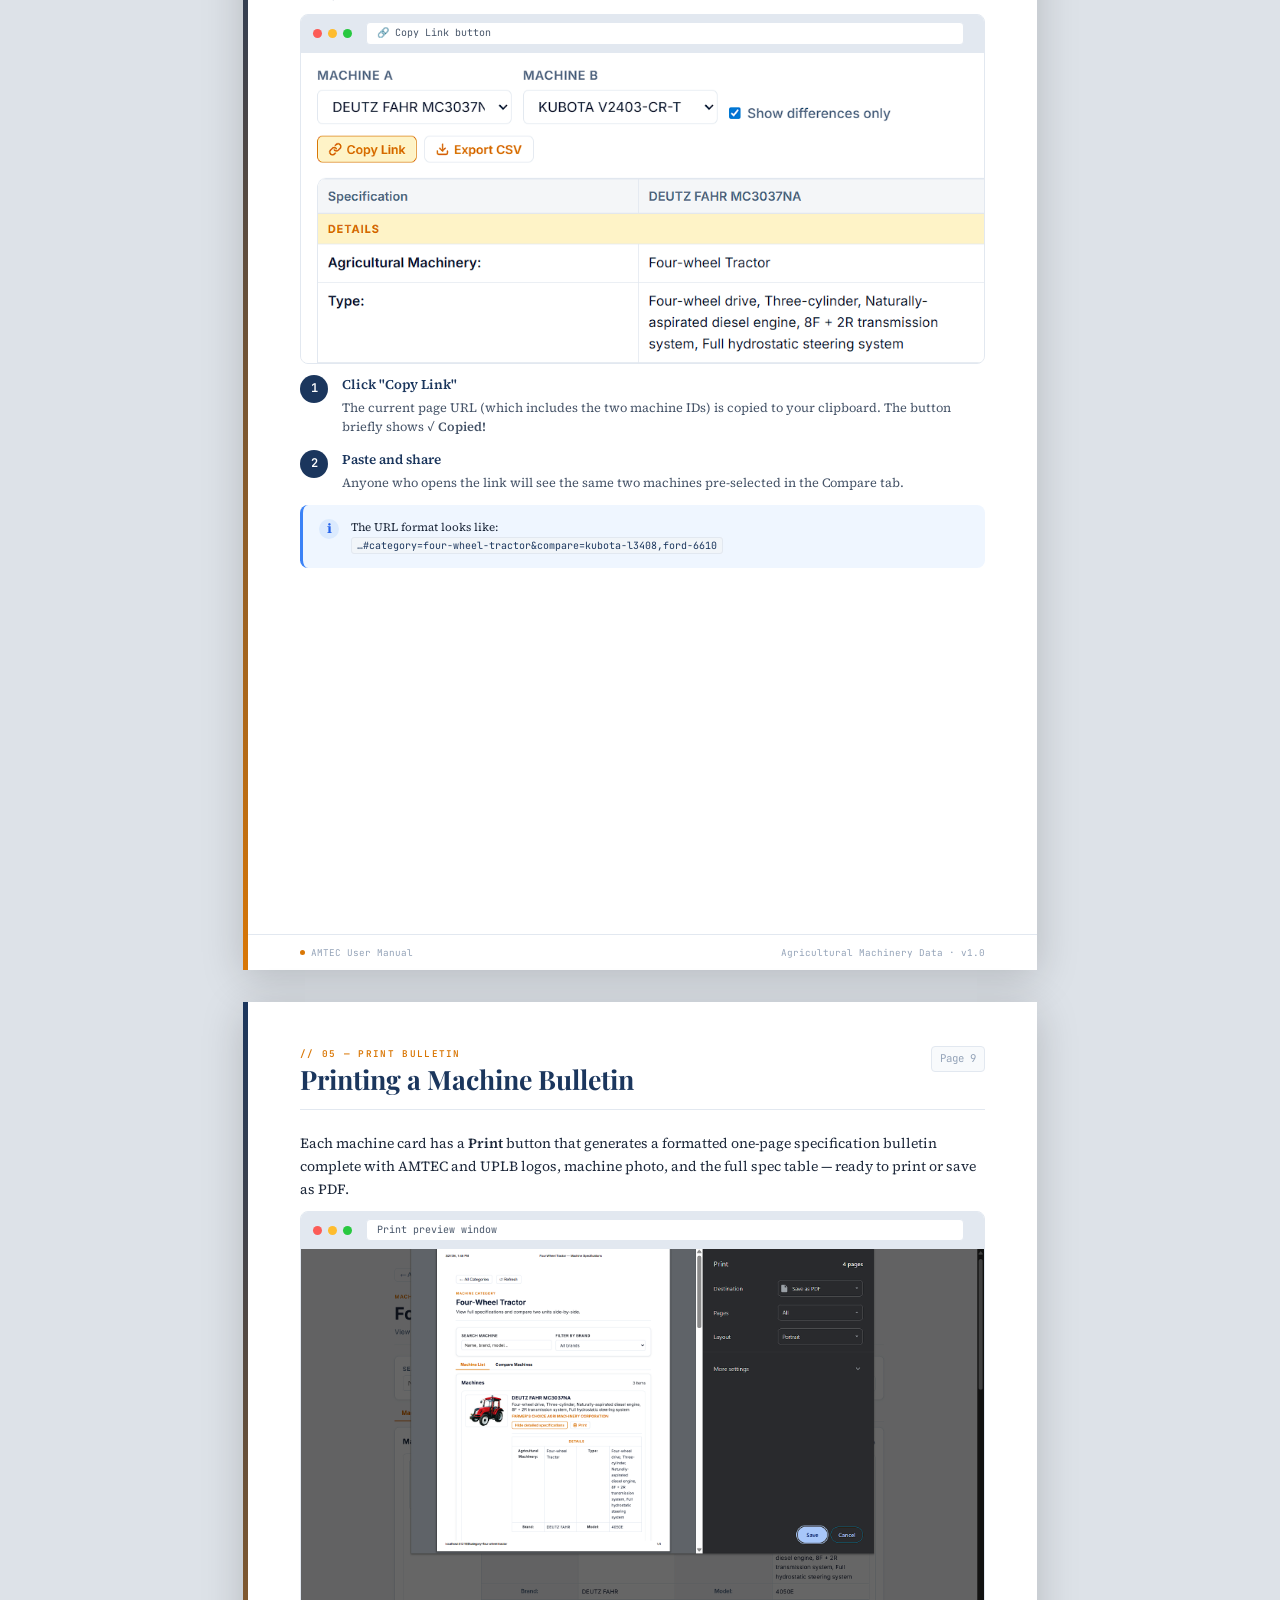
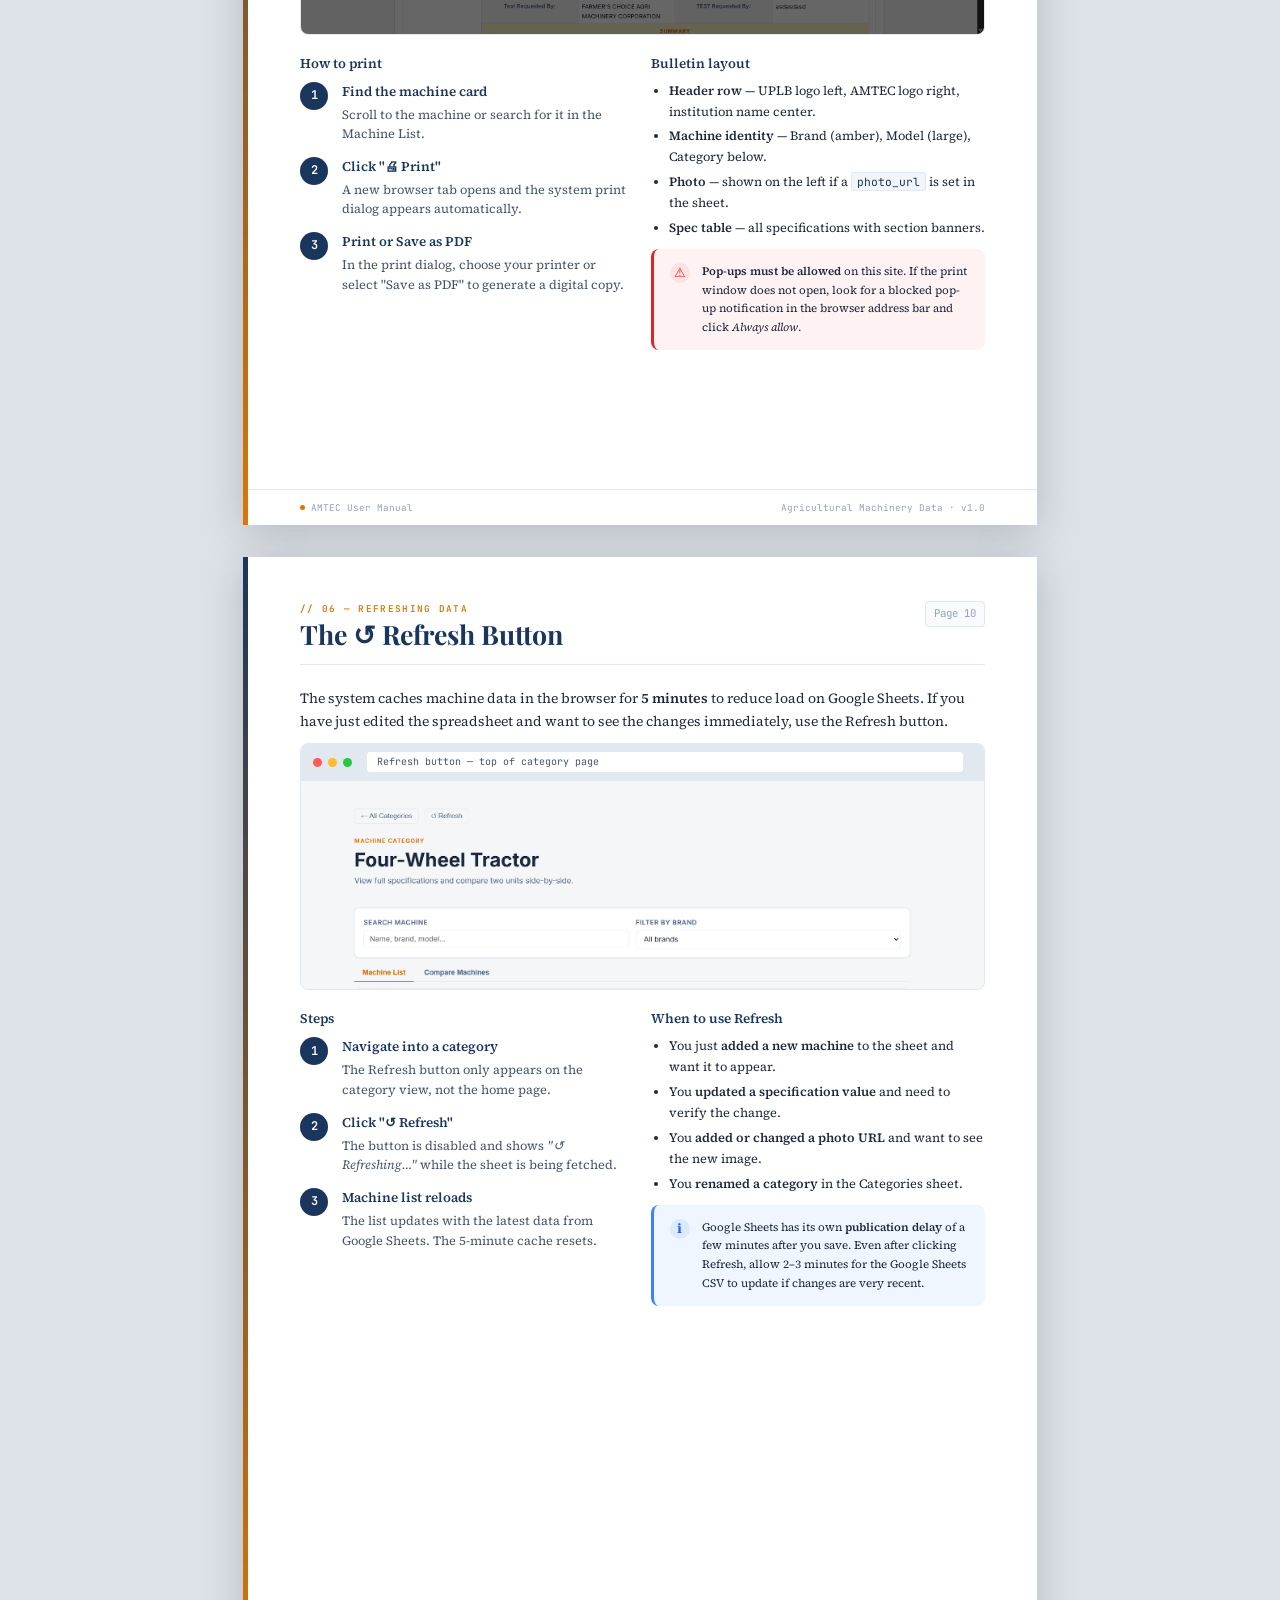
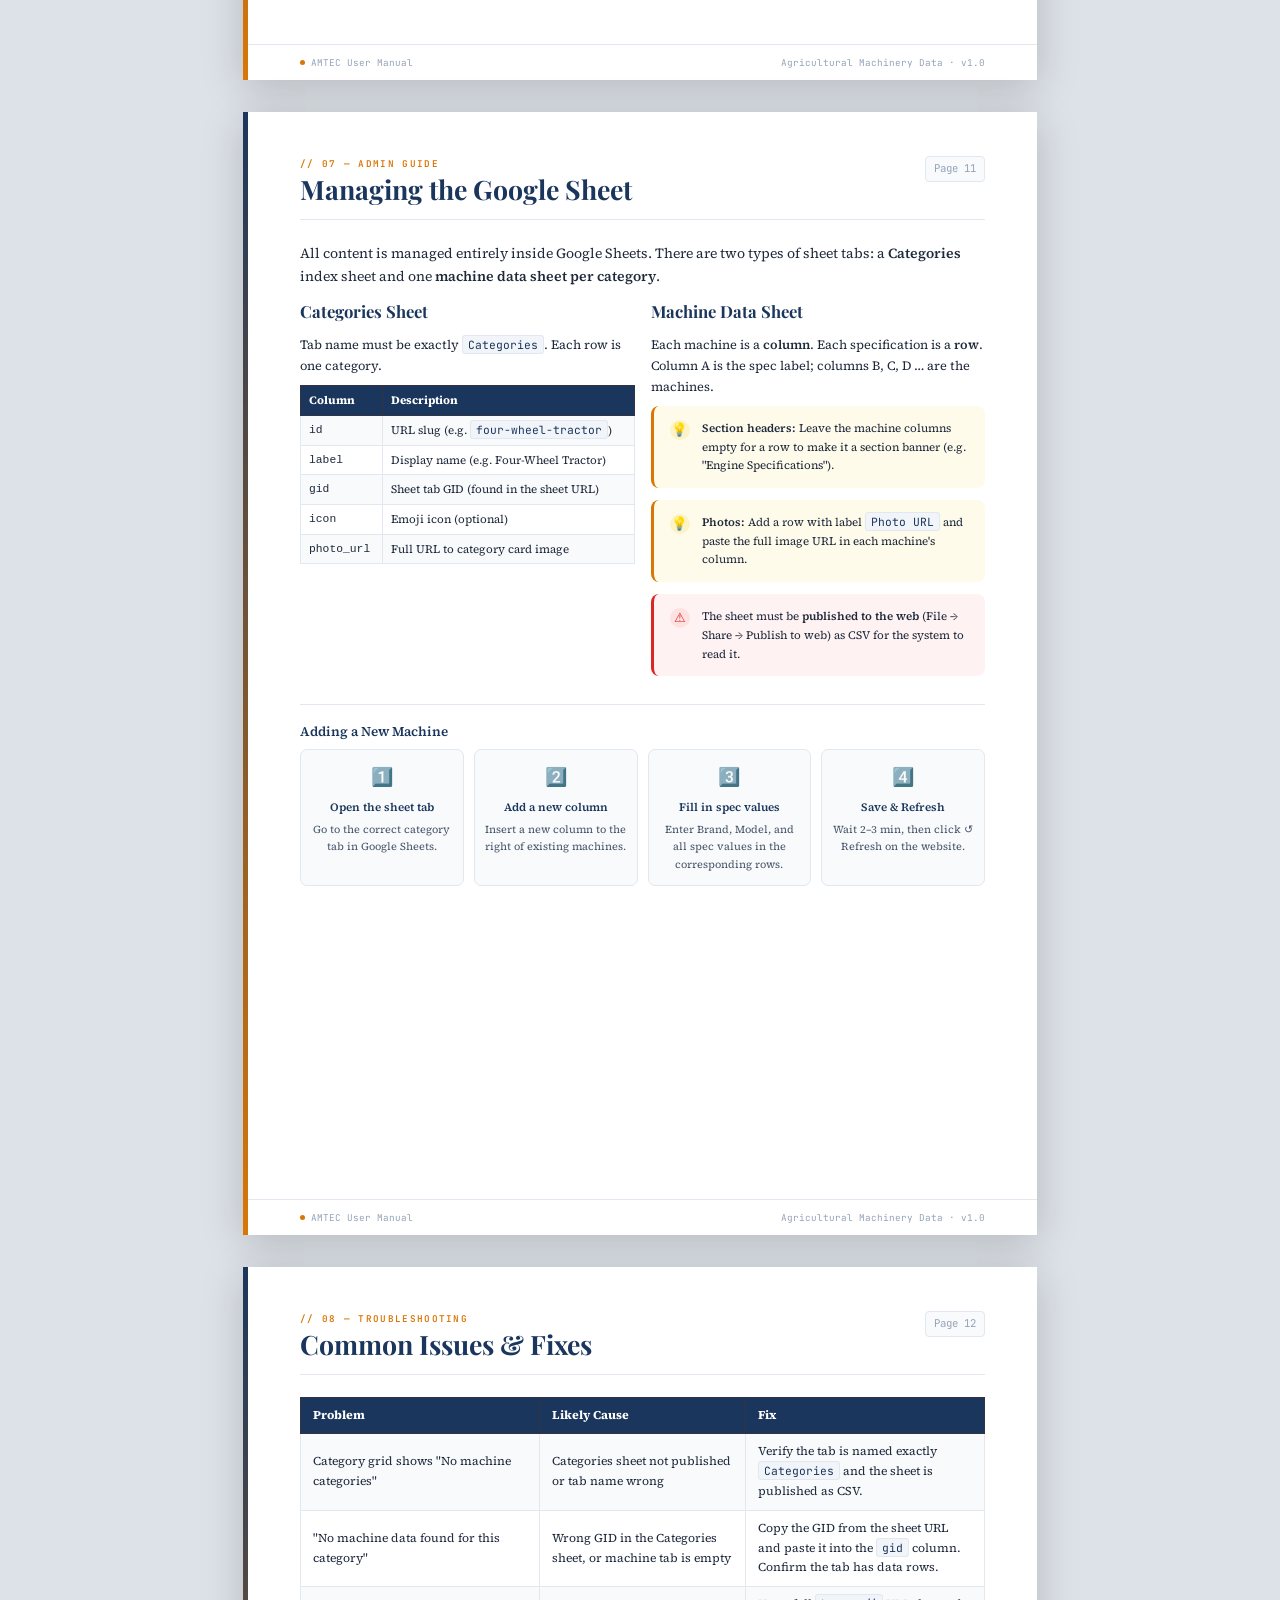
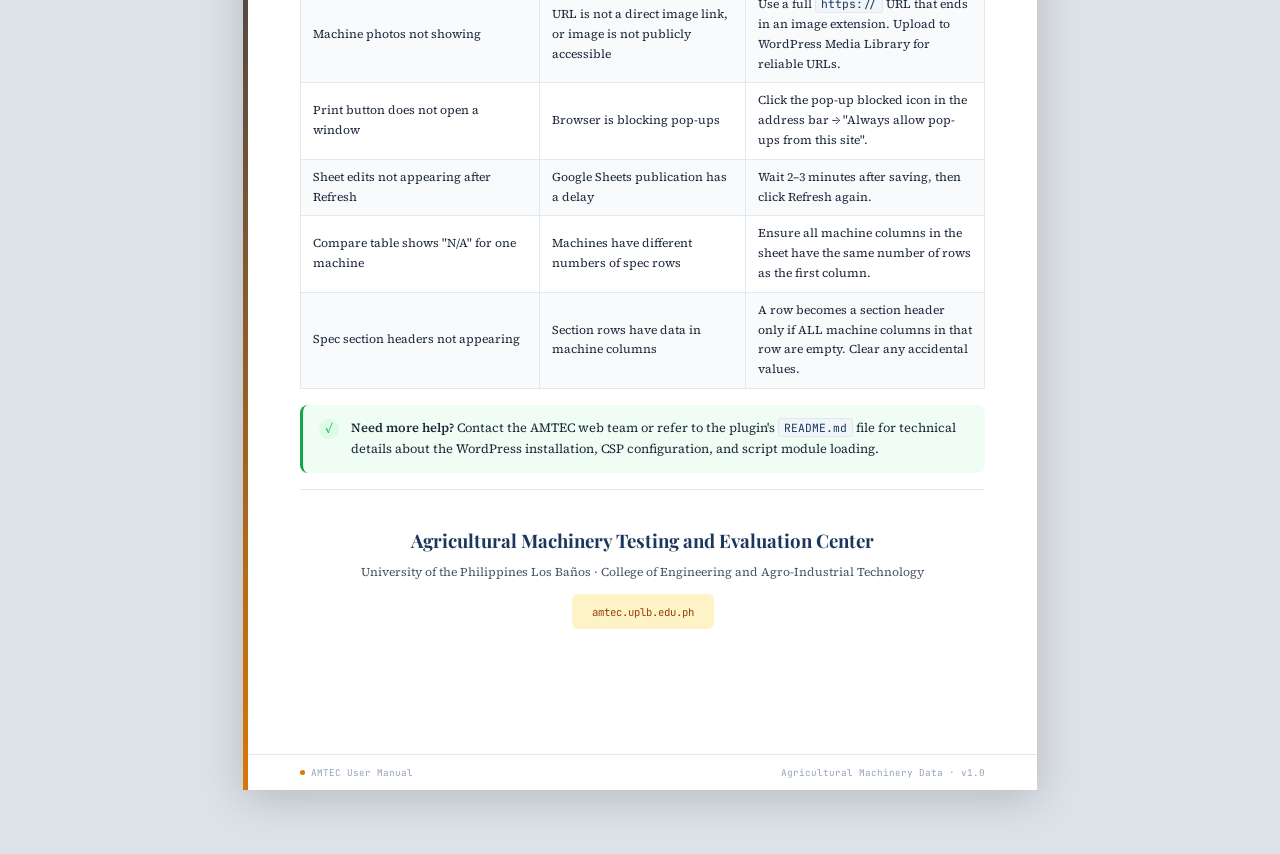
==== commit 398ce215: "sync wordpress" ====
--- a/Manual/amtec-manual-guide.html
+++ b/Manual/amtec-manual-guide.html
@@ -859,14 +859,19 @@
       </div>
 
       <div style="margin-top: 28px;">
-        <div style="font-family: 'JetBrains Mono', monospace; font-size: 7pt; letter-spacing: 0.12em; text-transform: uppercase; color: var(--gold); margin-bottom: 10px;">// Prepared By</div>
-        <div style="display: grid; grid-template-columns: 1fr 1fr; gap: 4px 24px; font-size: 9pt; color: rgba(255, 255, 255, 0.82);">
+        <div
+          style="font-family: 'JetBrains Mono', monospace; font-size: 7pt; letter-spacing: 0.12em; text-transform: uppercase; color: var(--gold); margin-bottom: 10px;">
+          // Prepared By</div>
+        <div
+          style="display: grid; grid-template-columns: 1fr 1fr; gap: 4px 24px; font-size: 9pt; color: rgba(255, 255, 255, 0.82);">
           <div>Aguilar, Rafael D.</div>
           <div>Presto, Sean Covi Q.</div>
           <div>De Guzman, John Lloyd M.</div>
           <div>Espiritu, Angeline</div>
         </div>
-        <div style="margin-top: 10px; font-family: 'JetBrains Mono', monospace; font-size: 8pt; font-weight: 600; color: rgba(255, 255, 255, 0.55); letter-spacing: 0.08em;">LSPU SCC</div>
+        <div
+          style="margin-top: 10px; font-family: 'JetBrains Mono', monospace; font-size: 8pt; font-weight: 600; color: rgba(255, 255, 255, 0.55); letter-spacing: 0.08em;">
+          LSPU SCC</div>
       </div>
 
       <div class="cover-footer">
@@ -1073,14 +1078,14 @@
             <div class="feature-desc">Deep-link directly to a category or a specific machine comparison. The URL updates
               as you navigate.</div>
           </div>
-          <div class="feature-card">
+          <!-- <div class="feature-card">
             <div class="feature-card-header">
               <div class="feature-icon">📥</div>
               <div class="feature-title">CSV Export</div>
             </div>
             <div class="feature-desc">Download any comparison as a spreadsheet-ready CSV file for offline analysis or
               reporting.</div>
-          </div>
+          </div> -->
         </div>
       </div>
 
@@ -1514,94 +1519,46 @@
         <div class="page-num">Page 8</div>
       </div>
 
-      <div class="two-col">
-
-        <div>
-          <h3>Copy Shareable Link</h3>
-          <!-- Screenshot placeholder -->
-          <div class="screenshot mb-sm">
-            <div class="screenshot-bar">
-              <div class="screenshot-dot screenshot-dot-r"></div>
-              <div class="screenshot-dot screenshot-dot-y"></div>
-              <div class="screenshot-dot screenshot-dot-g"></div>
-              <div class="screenshot-url">🔗 Copy Link button</div>
-            </div>
-            <div class="screenshot-body" style="min-height: 100px;">
-              <img src="screenshots/copy-link.png" />
-            </div>
-          </div>
-
-          <div class="steps">
-            <div class="step">
-              <div class="step-num">1</div>
-              <div class="step-body">
-                <div class="step-title">Click "Copy Link"</div>
-                <div class="step-desc">The current page URL (which includes the two machine IDs) is copied to your
-                  clipboard. The button briefly shows <strong>✓ Copied!</strong></div>
-              </div>
-            </div>
-            <div class="step">
-              <div class="step-num">2</div>
-              <div class="step-body">
-                <div class="step-title">Paste and share</div>
-                <div class="step-desc">Anyone who opens the link will see the same two machines pre-selected in the
-                  Compare tab.</div>
-              </div>
-            </div>
-          </div>
-
-          <div class="callout callout-info" style="margin-top:12px;">
-            <div class="callout-icon">ℹ</div>
-            <div class="callout-body" style="font-size:8.5pt;">The URL format looks like:<br /><code
-                style="font-size:7.5pt;">…#category=four-wheel-tractor&amp;compare=kubota-l3408,ford-6610</code></div>
-          </div>
-        </div>
-
-        <div>
-          <h3>Export to CSV</h3>
-          <!-- Screenshot placeholder -->
-          <div class="screenshot mb-sm">
-            <div class="screenshot-bar">
-              <div class="screenshot-dot screenshot-dot-r"></div>
-              <div class="screenshot-dot screenshot-dot-y"></div>
-              <div class="screenshot-dot screenshot-dot-g"></div>
-              <div class="screenshot-url">📥 Export CSV button</div>
-            </div>
-            <div class="screenshot-body" style="min-height: 100px;">
-              <img src="screenshots/export-csv.png" />
-            </div>
-          </div>
-
-          <div class="steps">
-            <div class="step">
-              <div class="step-num">1</div>
-              <div class="step-body">
-                <div class="step-title">Select two machines</div>
-                <div class="step-desc">Both Machine A and Machine B dropdowns must have a value selected.</div>
-              </div>
-            </div>
-            <div class="step">
-              <div class="step-num">2</div>
-              <div class="step-body">
-                <div class="step-title">Click "Export CSV"</div>
-                <div class="step-desc">A <code>.csv</code> file downloads automatically, named
-                  <code>compare-[id-a]-vs-[id-b].csv</code>.
-                </div>
-              </div>
-            </div>
-            <div class="step">
-              <div class="step-num">3</div>
-              <div class="step-body">
-                <div class="step-title">Open in Excel or Google Sheets</div>
-                <div class="step-desc">The file has three columns: Specification, Machine A name, Machine B name — one
-                  row per spec.</div>
-              </div>
-            </div>
-          </div>
-        </div>
-
-      </div>
-
+      <div>
+        <h3>Copy Shareable Link</h3>
+        <!-- Screenshot placeholder -->
+        <div class="screenshot mb-sm">
+          <div class="screenshot-bar">
+            <div class="screenshot-dot screenshot-dot-r"></div>
+            <div class="screenshot-dot screenshot-dot-y"></div>
+            <div class="screenshot-dot screenshot-dot-g"></div>
+            <div class="screenshot-url">🔗 Copy Link button</div>
+          </div>
+          <div class="screenshot-body" style="min-height: 100px;">
+            <img src="screenshots/copy-link.png" />
+          </div>
+        </div>
+
+        <div class="steps">
+          <div class="step">
+            <div class="step-num">1</div>
+            <div class="step-body">
+              <div class="step-title">Click "Copy Link"</div>
+              <div class="step-desc">The current page URL (which includes the two machine IDs) is copied to your
+                clipboard. The button briefly shows <strong>✓ Copied!</strong></div>
+            </div>
+          </div>
+          <div class="step">
+            <div class="step-num">2</div>
+            <div class="step-body">
+              <div class="step-title">Paste and share</div>
+              <div class="step-desc">Anyone who opens the link will see the same two machines pre-selected in the
+                Compare tab.</div>
+            </div>
+          </div>
+        </div>
+
+        <div class="callout callout-info" style="margin-top:12px;">
+          <div class="callout-icon">ℹ</div>
+          <div class="callout-body" style="font-size:8.5pt;">The URL format looks like:<br /><code
+              style="font-size:7.5pt;">…#category=four-wheel-tractor&amp;compare=kubota-l3408,ford-6610</code></div>
+        </div>
+      </div>
     </div>
     <div class="page-footer">
       <div class="footer-logo"><span class="footer-dot"></span> AMTEC User Manual</div>
